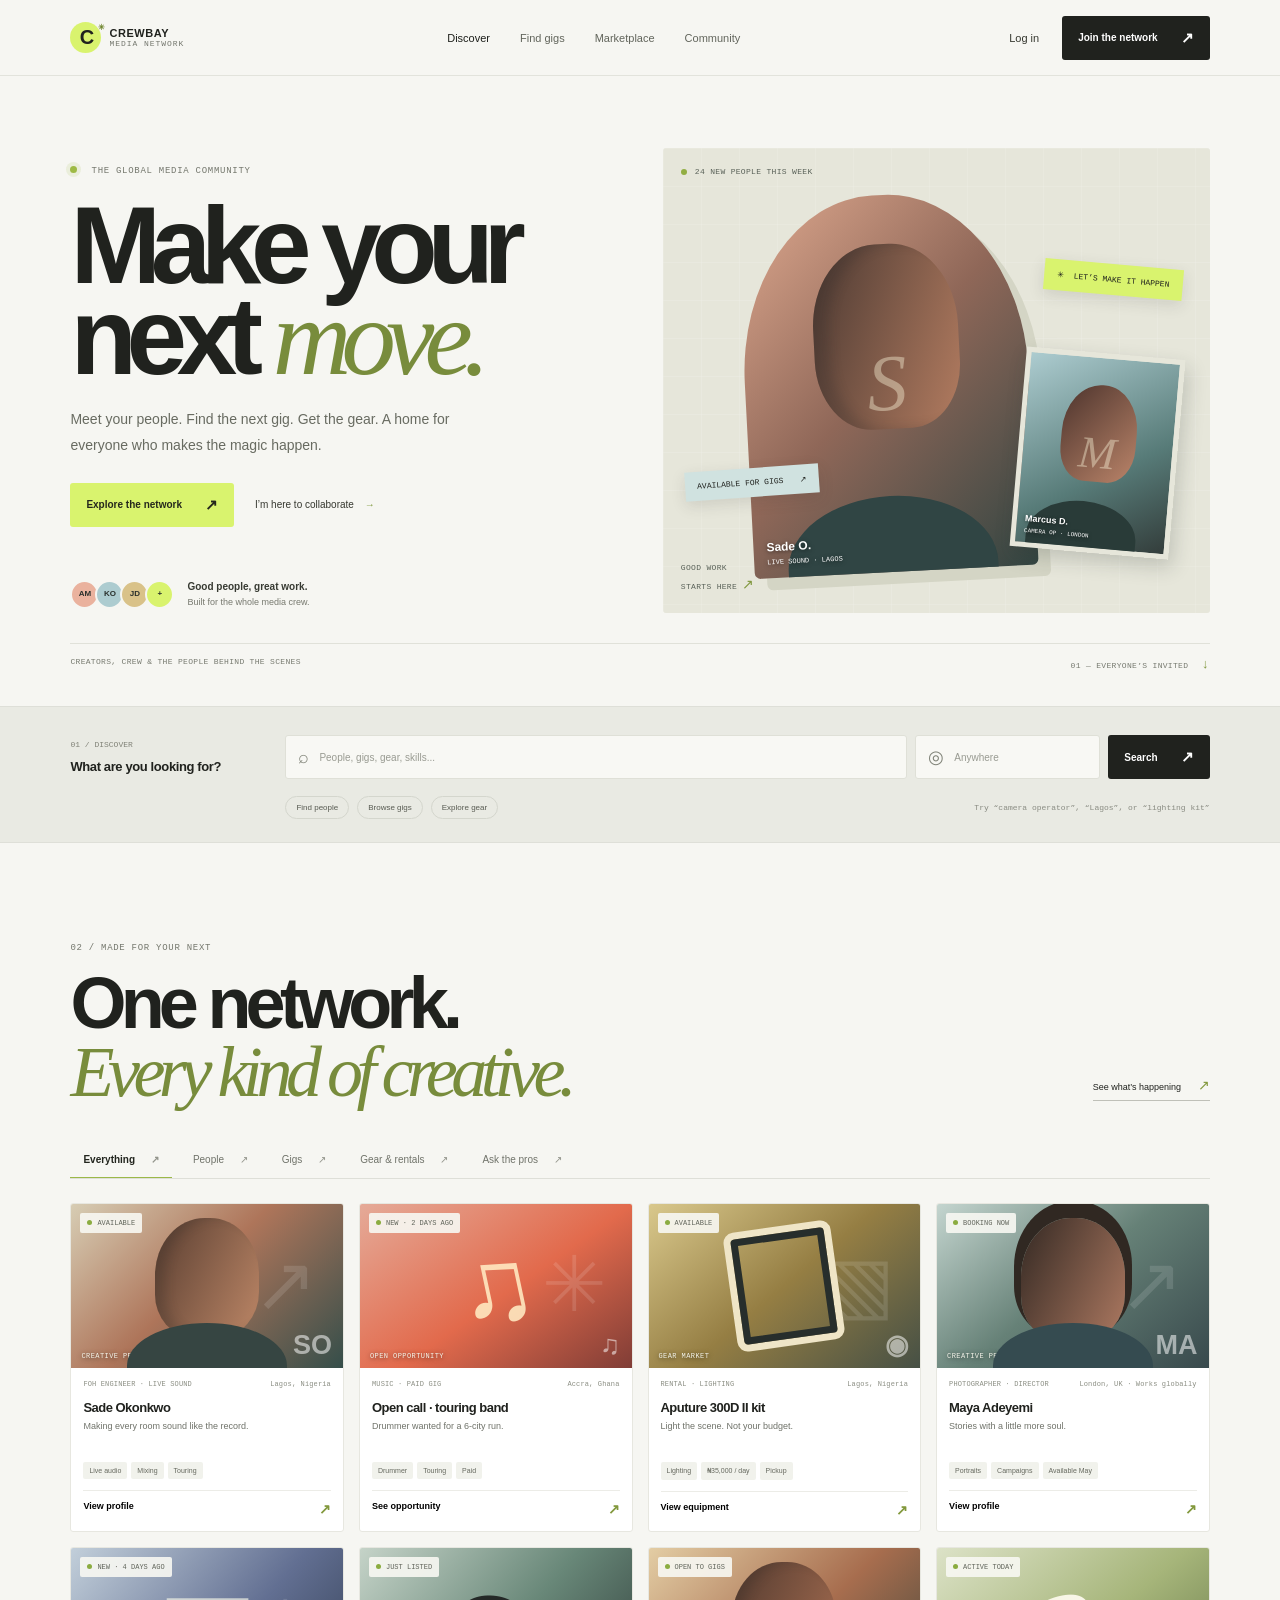
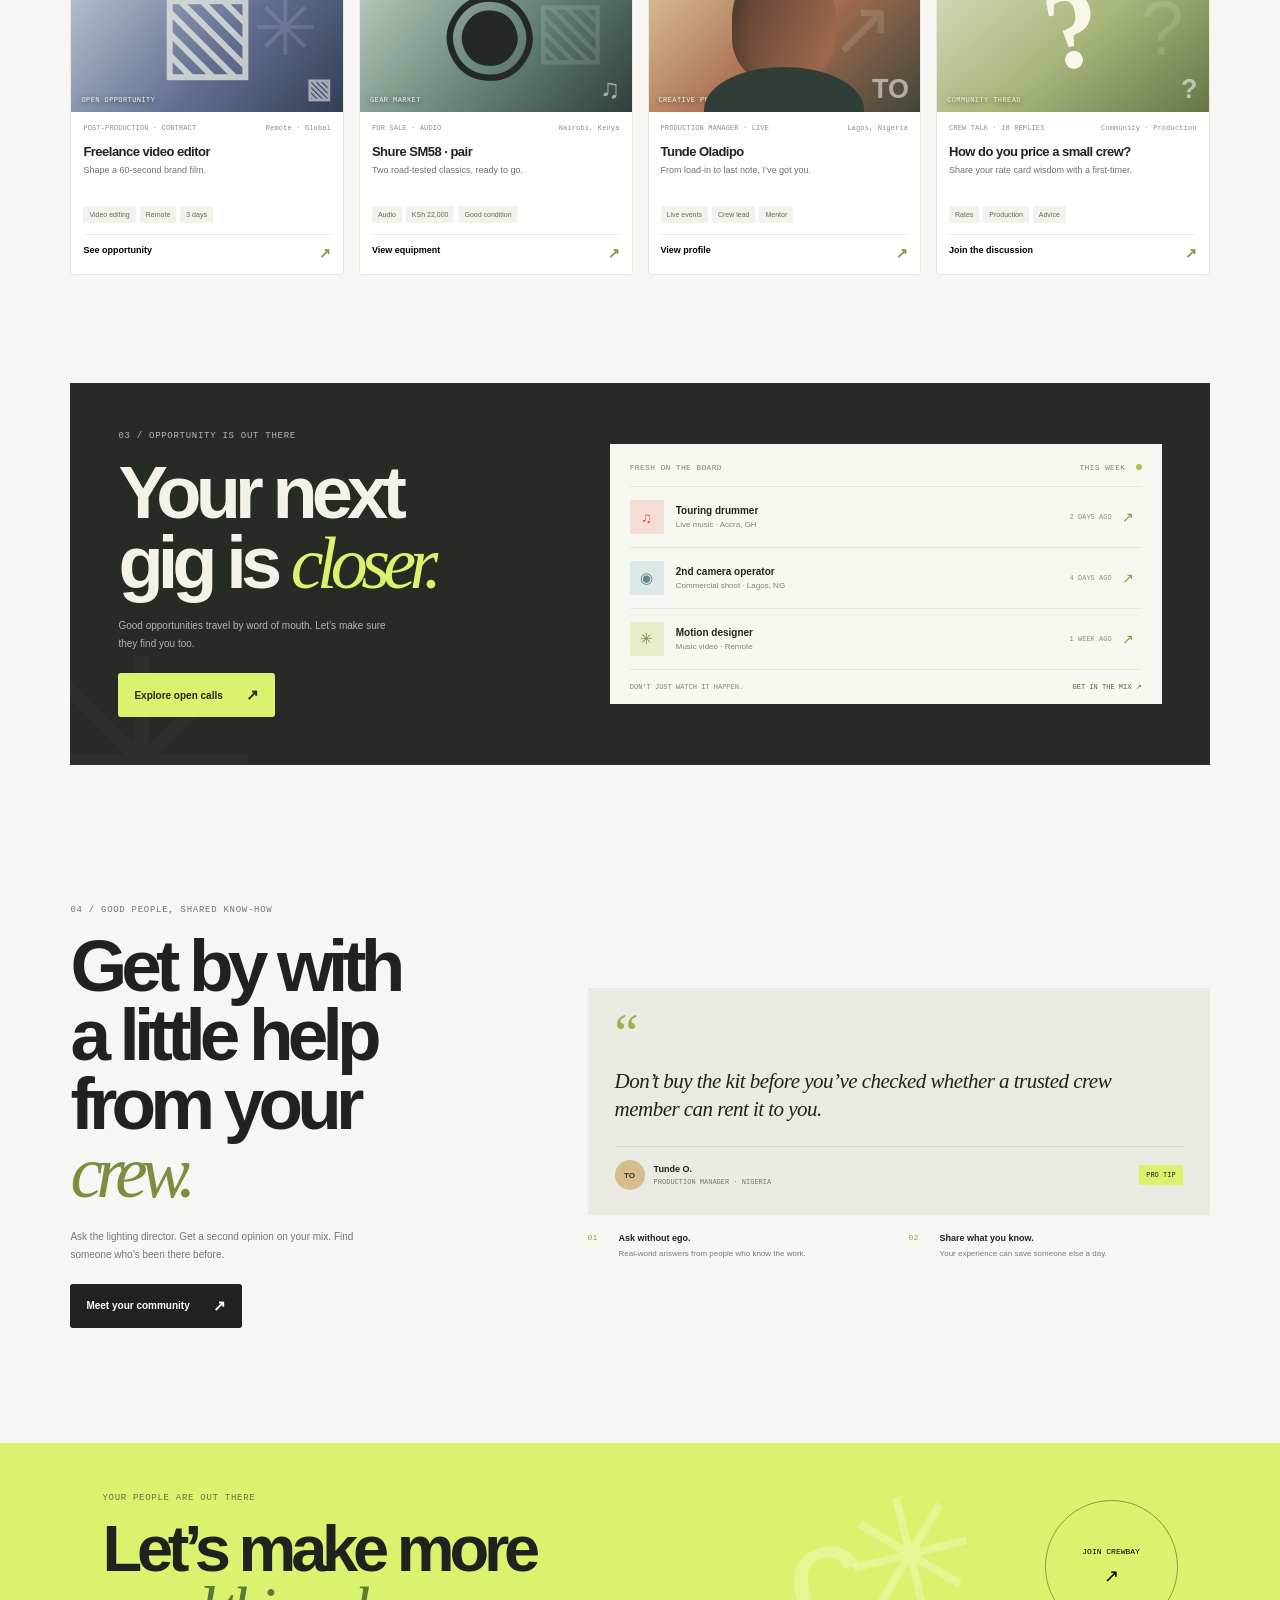
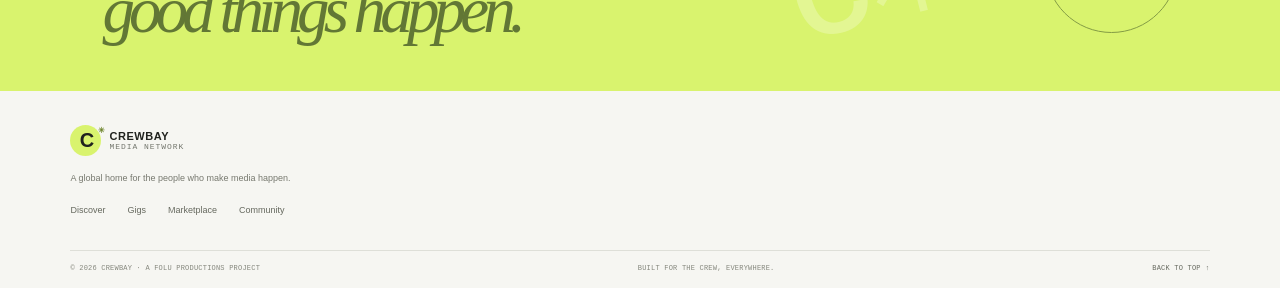
==== index.html @ 90ec0571 "Rebrand media community as CREWBAY Co-authored-by: arena-agent <297053741+arena-agent@users.noreply." ====
<!doctype html>
<html lang="en">
<head>
  <meta charset="utf-8"><meta name="viewport" content="width=device-width, initial-scale=1">
  <meta name="theme-color" content="#f6f6f2"><meta name="description" content="Crewbay is a global network for media professionals to meet collaborators, find gigs, trade equipment and share expertise.">
  <title>Crewbay — Find your people. Make your next.</title>
  <link rel="stylesheet" href="styles.css">
</head>
<body>
  <a class="skip-link" href="#main">Skip to content</a>
  <header class="header"><a href="#home" class="brand" aria-label="Crewbay home"><span class="brand-symbol">C<span>✳</span></span><span class="brand-name">CREWBAY<span>MEDIA NETWORK</span></span></a>
    <nav class="main-nav" aria-label="Main navigation"><a class="current" href="#discover">Discover</a><a href="#opportunities">Find gigs</a><a href="#marketplace">Marketplace</a><a href="#community">Community</a></nav>
    <div class="header-actions"><button class="login-button" data-open="signin">Log in</button><button class="button button-dark join-button" data-open="join">Join the network <span>↗</span></button><button class="mobile-menu" aria-label="Open menu" aria-expanded="false"><span></span><span></span></button></div>
  </header>
  <main id="main">
    <section class="hero" id="home"><div class="hero-layout"><div class="hero-copy"><div class="eyebrow"><span class="live-dot"></span> THE GLOBAL MEDIA COMMUNITY</div><h1>Make your<br>next <em>move.</em></h1><p>Meet your people. Find the next gig. Get the gear. A home for everyone who makes the magic happen.</p><div class="hero-actions"><a class="button button-lime" href="#discover">Explore the network <span>↗</span></a><button class="text-button" data-open="join">I’m here to collaborate <span>→</span></button></div><div class="member-proof"><div class="avatar-stack"><span class="av av-one">AM</span><span class="av av-two">KO</span><span class="av av-three">JD</span><span class="av av-four">+</span></div><span><strong>Good people, great work.</strong><br>Built for the whole media crew.</span></div></div>
      <div class="hero-visual"><div class="visual-grid"></div><div class="visual-note note-top"><span class="note-dot"></span> 24 NEW PEOPLE THIS WEEK</div><div class="hero-portrait portrait-main"><span class="portrait-initial">S</span><div class="portrait-caption"><b>Sade O.</b><small>LIVE SOUND · LAGOS</small></div></div><div class="hero-portrait portrait-small"><span class="portrait-initial">M</span><div class="portrait-caption"><b>Marcus D.</b><small>CAMERA OP · LONDON</small></div></div><div class="floating-tag tag-yellow">✳&nbsp; LET’S MAKE IT HAPPEN</div><div class="floating-tag tag-blue">AVAILABLE FOR GIGS <span>↗</span></div><div class="visual-note note-bottom">GOOD WORK<br>STARTS HERE <span>↗</span></div></div></div>
      <div class="hero-bottom"><span>CREATORS, CREW &amp; THE PEOPLE BEHIND THE SCENES</span><span>01 — EVERYONE’S INVITED <b>↓</b></span></div>
    </section>
    <section class="quick-search" id="discover"><div class="search-label"><span>01 / DISCOVER</span><b>What are you looking for?</b></div><form class="search-form" id="search-form"><label class="search-input"><span>⌕</span><input type="search" id="search" placeholder="People, gigs, gear, skills..." aria-label="Search the network"></label><label class="location-input"><span>◎</span><input id="location" type="text" placeholder="Anywhere" aria-label="Location"></label><button type="submit" class="button button-dark">Search <span>↗</span></button></form><div class="search-shortcuts"><button data-set-filter="people">Find people</button><button data-set-filter="gigs">Browse gigs</button><button data-set-filter="gear">Explore gear</button><span>Try “camera operator”, “Lagos”, or “lighting kit”</span></div></section>
    <section class="discover section-wrap"><div class="section-heading"><div><span class="section-index">02 / MADE FOR YOUR NEXT</span><h2>One network.<br><em>Every kind of creative.</em></h2></div><a class="all-link" href="#opportunities">See what’s happening <span>↗</span></a></div>
      <div class="category-row" id="marketplace" role="group" aria-label="Browse network categories"><button class="category active" aria-pressed="true" data-category="all">Everything <span>↗</span></button><button class="category" aria-pressed="false" data-category="people">People <span>↗</span></button><button class="category" aria-pressed="false" data-category="gigs">Gigs <span>↗</span></button><button class="category" aria-pressed="false" data-category="gear">Gear &amp; rentals <span>↗</span></button><button class="category" aria-pressed="false" data-category="help">Ask the pros <span>↗</span></button></div>
      <div class="listing-grid" id="listing-grid" aria-live="polite"></div><div class="no-results" id="no-results" hidden><span>✳</span><h3>No matches just yet.</h3><p>Try another search or explore all of the network.</p><button class="button button-dark" id="reset-search">Show everything</button></div>
    </section>
    <section class="opportunities section-wrap" id="opportunities"><div class="opportunity-banner"><div class="opportunity-copy"><span class="section-index">03 / OPPORTUNITY IS OUT THERE</span><h2>Your next<br>gig is <em>closer.</em></h2><p>Good opportunities travel by word of mouth. Let’s make sure they find you too.</p><a class="button button-lime" href="#discover" data-set-filter="gigs">Explore open calls <span>↗</span></a></div><div class="gig-board"><div class="board-head"><span>FRESH ON THE BOARD</span><span>THIS WEEK <i></i></span></div><a class="gig-row" href="#discover" data-set-filter="gigs"><span class="gig-icon icon-coral">♫</span><span><b>Touring drummer</b><small>Live music · Accra, GH</small></span><span class="gig-date">2 DAYS AGO</span><span class="gig-arrow">↗</span></a><a class="gig-row" href="#discover" data-set-filter="gigs"><span class="gig-icon icon-blue">◉</span><span><b>2nd camera operator</b><small>Commercial shoot · Lagos, NG</small></span><span class="gig-date">4 DAYS AGO</span><span class="gig-arrow">↗</span></a><a class="gig-row" href="#discover" data-set-filter="gigs"><span class="gig-icon icon-lime">✳</span><span><b>Motion designer</b><small>Music video · Remote</small></span><span class="gig-date">1 WEEK AGO</span><span class="gig-arrow">↗</span></a><div class="board-footer"><span>DON’T JUST WATCH IT HAPPEN.</span><a href="#discover" data-set-filter="gigs">GET IN THE MIX ↗</a></div></div></div></section>
    <section class="community section-wrap" id="community"><div class="community-left"><span class="section-index">04 / GOOD PEOPLE, SHARED KNOW-HOW</span><h2>Get by with<br>a little help<br>from your <em>crew.</em></h2><p>Ask the lighting director. Get a second opinion on your mix. Find someone who’s been there before.</p><button class="button button-dark" data-open="join">Meet your community <span>↗</span></button></div><div class="community-right"><article class="quote-card"><div class="quote-mark">“</div><blockquote>Don’t buy the kit before you’ve checked whether a trusted crew member can rent it to you.</blockquote><div class="quote-person"><span class="avatar quote-avatar">TO</span><span><b>Tunde O.</b><small>PRODUCTION MANAGER · NIGERIA</small></span><span class="pro-badge">PRO TIP</span></div></article><div class="community-perks"><div><span>01</span><b>Ask without ego.</b><small>Real-world answers from people who know the work.</small></div><div><span>02</span><b>Share what you know.</b><small>Your experience can save someone else a day.</small></div></div></div></section>
    <section class="join-band"><div><span class="section-index">YOUR PEOPLE ARE OUT THERE</span><h2>Let’s make more<br><em>good things happen.</em></h2></div><button class="join-round" data-open="join" aria-label="Join Crewbay">JOIN CREWBAY <span>↗</span></button><div class="join-decoration" aria-hidden="true">c✳</div></section>
  </main>
  <footer class="footer"><a href="#home" class="brand"><span class="brand-symbol">C<span>✳</span></span><span class="brand-name">CREWBAY<span>MEDIA NETWORK</span></span></a><p>A global home for the people who make media happen.</p><nav aria-label="Footer navigation"><a href="#discover">Discover</a><a href="#opportunities">Gigs</a><a href="#marketplace">Marketplace</a><a href="#community">Community</a></nav><div class="footer-bottom"><span>© <span id="year"></span> CREWBAY · A FOLU PRODUCTIONS PROJECT</span><span>BUILT FOR THE CREW, EVERYWHERE.</span><a href="#home">BACK TO TOP ↑</a></div></footer>
  <dialog class="modal" id="signup-modal" aria-labelledby="modal-title"><form method="dialog" class="modal-close-form"><button class="modal-close" aria-label="Close dialog">×</button></form><div class="modal-content"><span class="section-index">CREWBAY · YOUR NEXT STARTS HERE</span><h2 id="modal-title">Find your<br><em>people.</em></h2><p class="modal-description">One network for creators, crew, and everyone behind the scenes.</p><form id="signup-form"><label>Your name<input required name="name" placeholder="What should we call you?"></label><label>Email address<input required type="email" name="email" placeholder="you@example.com"></label><label>I’m a…<select required name="role"><option value="" disabled selected>Choose your corner of media</option><option>Musician / performer</option><option>Live production crew</option><option>Audio / AV professional</option><option>Photographer / videographer</option><option>Designer / editor</option><option>Equipment owner / renter</option><option>Producer / looking to hire</option><option>Something else in media</option></select></label><button type="submit" class="button button-dark modal-submit">Request an invite <span>↗</span></button><small class="form-note">Prototype preview — your details stay in this browser session.</small></form><div class="success-message" id="success-message" hidden><span>✳</span><h3>You’re on the list.</h3><p>This is a working prototype. The full community signup will be connected when the platform backend is ready.</p><button class="button button-dark" id="done-button">Sounds good</button></div></div></dialog>
  <script src="script.js" defer></script>
</body></html>
---- styles.css ----
*{box-sizing:border-box}html{scroll-behavior:smooth}body{margin:0;background:#f6f6f2;color:#20221e;font-family:Arial,Helvetica,sans-serif;-webkit-font-smoothing:antialiased}button,input,select{font:inherit}button,a{-webkit-tap-highlight-color:transparent}a{color:inherit}.skip-link{position:absolute;left:16px;top:-50px;background:#d9f36e;padding:10px;z-index:50}.skip-link:focus{top:10px}.header{height:76px;padding:0 5.5%;display:flex;align-items:center;justify-content:space-between;border-bottom:1px solid #e2e3dc;background:#f6f6f2;position:sticky;top:0;z-index:10}.brand{display:flex;align-items:center;gap:8px;text-decoration:none}.brand-symbol{width:31px;height:31px;border-radius:50%;background:#d9f36e;display:grid;place-items:center;font-weight:800;font-size:20px;letter-spacing:-.1em;position:relative}.brand-symbol span{font-size:8px;color:#6e852d;position:absolute;right:-2px;top:1px}.brand-name{font-size:11px;font-weight:800;letter-spacing:.05em;line-height:1.15}.brand-name span{display:block;font:8px 'Courier New',monospace;letter-spacing:.12em;color:#73766d}.main-nav{display:flex;align-items:center;gap:30px}.main-nav a{text-decoration:none;color:#62655c;font-size:11px;transition:color .2s}.main-nav a:hover,.main-nav a.current{color:#1e201c}.header-actions{display:flex;align-items:center;gap:17px}.login-button,.text-button{border:0;background:transparent;color:#363830;font-size:11px;cursor:pointer}.button{border:0;border-radius:3px;padding:13px 16px;display:inline-flex;align-items:center;gap:23px;text-decoration:none;font-size:10px;font-weight:700;cursor:pointer;transition:transform .2s,background .2s}.button:hover{transform:translateY(-2px)}.button-dark{background:#20221e;color:#fff}.button-dark:hover{background:#373a32}.button-lime{background:#d9f36e;color:#24271c}.button-lime:hover{background:#c7e35b}.button span{font-size:15px}.mobile-menu{display:none;border:0;background:none;padding:8px}.mobile-menu span{width:22px;height:1px;background:#20221e;display:block;margin:5px}
.hero{max-width:1440px;margin:auto;padding:42px 5.5% 21px;min-height:630px}.hero-layout{display:grid;grid-template-columns:1fr 1fr;gap:4%;min-height:525px;align-items:center}.hero-copy{padding:34px 0 20px}.eyebrow,.section-index{font:9px 'Courier New',monospace;letter-spacing:.08em;color:#74776d}.live-dot{display:inline-block;width:7px;height:7px;border-radius:50%;background:#9eba45;margin-right:8px;box-shadow:0 0 0 4px #9eba4522}.hero h1{font-size:clamp(70px,8.5vw,116px);letter-spacing:-.095em;line-height:.84;margin:24px 0 24px;font-weight:700}.hero h1 em,.section-heading h2 em,.opportunity-copy h2 em,.community h2 em,.join-band h2 em,.modal h2 em{font-family:Georgia,serif;font-weight:400;letter-spacing:-.09em}.hero h1 em{color:#788c3c}.hero-copy>p{font-size:14px;color:#686b61;line-height:1.8;max-width:420px;margin:0}.hero-actions{display:flex;align-items:center;gap:21px;margin-top:25px}.text-button{padding:8px 0;font-size:10px}.text-button span{color:#819a40;margin-left:8px}.member-proof{display:flex;align-items:center;gap:13px;margin-top:52px;font-size:9px;line-height:1.6;color:#77796f}.member-proof strong{color:#373a32;font-size:10px}.avatar-stack{display:flex;padding-left:4px}.av,.avatar{width:29px;height:29px;border-radius:50%;display:grid;place-items:center;border:2px solid #f6f6f2;font-size:8px;font-weight:700;color:#2a302c;margin-left:-4px}.av-one{background:#eab29e}.av-two{background:#adccd0}.av-three{background:#d9c289}.av-four{background:#d9f36e}
.hero-visual{height:465px;position:relative;overflow:hidden;background:#e6e6da;border-radius:3px}.visual-grid{position:absolute;inset:0;background-image:linear-gradient(#ffffff38 1px,transparent 1px),linear-gradient(90deg,#ffffff38 1px,transparent 1px);background-size:38px 38px;opacity:.55}.hero-portrait{position:absolute;overflow:hidden;display:flex;align-items:center;justify-content:center}.portrait-main{left:15%;top:10%;width:52%;height:81%;background:linear-gradient(135deg,#dfa98f,#8f6758 48%,#334542);border-radius:48% 48% 6px 6px;transform:rotate(-3deg);box-shadow:12px 12px 0 #d4d5c5}.portrait-main:before{content:'';position:absolute;width:145px;height:185px;background:linear-gradient(110deg,#4b3932,#b37c60);border-radius:45% 45% 35% 38%;top:13%;left:25%;box-shadow:inset 15px 0 12px #2a28273a}.portrait-main:after{content:'';position:absolute;width:210px;height:140px;background:#304544;border-radius:50% 50% 0 0;bottom:-17%;left:12%}.portrait-initial{position:absolute;z-index:1;font:italic 80px Georgia;color:#fff6d0;opacity:.4;mix-blend-mode:screen}.portrait-caption{position:absolute;z-index:2;bottom:12px;left:13px;color:white;text-shadow:0 1px 4px #0008}.portrait-caption b,.portrait-caption small{display:block}.portrait-caption b{font-size:12px}.portrait-caption small{font:7px 'Courier New',monospace;margin-top:4px}.portrait-small{right:6%;bottom:13%;width:29%;height:43%;background:linear-gradient(150deg,#adccd0,#577b78 60%,#333d3b);border:5px solid #e6e6da;box-shadow:4px 8px 20px #27342d33;transform:rotate(5deg)}.portrait-small:before{content:'';position:absolute;width:75px;height:97px;background:linear-gradient(130deg,#4d342d,#ba8469);border-radius:50% 47% 36% 34%;top:14%;left:25%}.portrait-small:after{content:'';position:absolute;width:110px;height:74px;background:#293b38;border-radius:55% 55% 0 0;bottom:-15%;left:7%}.portrait-small .portrait-initial{font-size:45px}.portrait-small .portrait-caption{left:8px;bottom:8px}.portrait-small .portrait-caption b{font-size:9px}.portrait-small .portrait-caption small{font-size:6px}.visual-note{position:absolute;font:8px/1.65 'Courier New',monospace;letter-spacing:.04em;color:#596158}.note-top{top:17px;left:18px;display:flex;align-items:center;gap:8px}.note-dot{width:6px;height:6px;border-radius:50%;background:#92ae42}.note-bottom{bottom:16px;left:18px}.note-bottom span{color:#81983e;font-size:14px}.floating-tag{position:absolute;z-index:3;font:8px 'Courier New',monospace;box-shadow:0 5px 15px #3332}.tag-yellow{top:25%;right:5%;background:#d9f36e;padding:11px 13px;transform:rotate(5deg)}.tag-blue{bottom:25%;left:4%;background:#d0e2e0;padding:10px 12px;transform:rotate(-4deg)}.tag-blue span{margin-left:12px}.hero-bottom{border-top:1px solid #e0e1d9;padding-top:13px;display:flex;justify-content:space-between;font:8px 'Courier New',monospace;letter-spacing:.04em;color:#777a70}.hero-bottom b{font-size:13px;color:#839943;margin-left:8px}
.quick-search{background:#e9eae3;border-block:1px solid #dedfd8;padding:28px 5.5% 23px;display:grid;grid-template-columns:190px 1fr;gap:17px 25px;align-items:center}.search-label span{font:8px 'Courier New',monospace;color:#808277;display:block;margin-bottom:8px}.search-label b{font-size:13px;letter-spacing:-.03em}.search-form{display:flex;gap:8px}.search-input,.location-input{display:flex;align-items:center;background:#f8f8f4;border:1px solid #dfe0d7;border-radius:3px;padding:0 12px;gap:8px;min-width:0}.search-input{flex:1}.location-input{width:185px}.search-input>span,.location-input>span{font-size:18px;color:#818479}.search-input input,.location-input input{border:0;background:transparent;outline:0;width:100%;font-size:10px;height:42px;color:#222}.search-input input::placeholder,.location-input input::placeholder{color:#999b92}.search-shortcuts{grid-column:2;display:flex;align-items:center;gap:8px}.search-shortcuts button{border:1px solid #d4d6cd;background:transparent;border-radius:20px;padding:6px 10px;color:#585b52;font-size:8px;cursor:pointer}.search-shortcuts button:hover{background:#d9f36e;border-color:#d9f36e}.search-shortcuts>span{font:8px 'Courier New',monospace;color:#898b82;margin-left:auto}
.section-wrap{width:min(1280px,calc(100% - 11%));margin-inline:auto}.discover{padding-top:100px;padding-bottom:108px}.section-heading{display:flex;align-items:flex-end;justify-content:space-between;margin-bottom:37px}.section-heading .section-index,.opportunity-copy .section-index,.community .section-index{display:block;margin-bottom:17px}.section-heading h2,.opportunity-copy h2,.community h2,.join-band h2{font-size:clamp(42px,5.8vw,72px);line-height:.94;letter-spacing:-.08em;margin:0}.section-heading h2 em{color:#788c3c}.section-heading>p{font-size:10px;color:#74766e;line-height:1.7}.all-link{font-size:9px;text-decoration:none;border-bottom:1px solid #bfc0b8;padding-bottom:7px;margin-bottom:5px}.all-link span{color:#82983c;margin-left:14px;font-size:14px}.category-row{display:flex;gap:8px;border-bottom:1px solid #dedfd8;margin-bottom:24px;overflow-x:auto}.category{border:0;background:transparent;color:#70736a;font-size:10px;padding:11px 13px 13px;cursor:pointer;white-space:nowrap;position:relative}.category span{margin-left:13px;color:#92948b}.category.active{color:#22251e;font-weight:700}.category.active:after{content:'';height:2px;position:absolute;bottom:-1px;left:0;right:0;background:#9bb848}.listing-grid{display:grid;grid-template-columns:repeat(4,minmax(0,1fr));gap:15px}.listing-card{background:#fff;border:1px solid #e7e7e0;border-radius:3px;overflow:hidden;transition:transform .2s,box-shadow .2s}.listing-card:hover{transform:translateY(-3px);box-shadow:0 12px 25px #252c1d10}.listing-art{height:164px;position:relative;overflow:hidden;display:grid;place-items:center}.person-sade{background:linear-gradient(135deg,#d7cdb4,#ae755a 46%,#354e4a)}.person-maya{background:linear-gradient(140deg,#c4d5cf,#668177 48%,#38494c)}.person-tunde{background:linear-gradient(135deg,#e3cda4,#a76d4e 54%,#40463b)}.person-sade:before,.person-maya:before,.person-tunde:before{content:'';position:absolute;width:104px;height:119px;top:14px;border-radius:48% 47% 38% 36%;background:linear-gradient(115deg,#593e31,#bc8666);box-shadow:inset 10px 0 11px #2d272239}.person-sade:after,.person-maya:after,.person-tunde:after{content:'';position:absolute;width:160px;height:85px;bottom:-40px;border-radius:50% 50% 0 0;background:#364542}.person-maya:before{height:122px;background:linear-gradient(115deg,#342923,#ad7961);box-shadow:0 -10px 0 7px #302822}.person-maya:after{background:#354b50}.person-tunde:before{background:linear-gradient(115deg,#533b30,#a86e51)}.person-tunde:after{background:#313e37}.listing-status{position:absolute;left:9px;top:9px;background:#f8f8f2e8;border-radius:2px;padding:6px 7px;font:7px 'Courier New',monospace;color:#60645a}.listing-status i{display:inline-block;width:5px;height:5px;border-radius:50%;background:#8bac40;margin:0 5px 0 0}.listing-art-label{position:absolute;bottom:8px;left:10px;color:#f3f3e9;font:7px 'Courier New',monospace;letter-spacing:.06em;text-shadow:0 1px 5px #0009}.listing-monogram{position:absolute;right:11px;bottom:7px;color:#fff8;font:bold 27px Arial}.art-symbol{font-size:77px;color:#ffffff20;position:absolute;right:25px;top:36px}.gig-tour{background:linear-gradient(145deg,#e5aa98,#e26a4c 54%,#803d36)}.gig-tour:after{content:'♫';position:absolute;font-size:105px;color:#ffe8c0;opacity:.9;transform:rotate(-12deg)}.gig-edit{background:linear-gradient(130deg,#c2cfda,#626f92 58%,#333f54)}.gig-edit:after{content:'▧';position:absolute;font-size:107px;color:#edf0e4;opacity:.72}.gear-light{background:linear-gradient(140deg,#d9c88c,#957e43 50%,#465045)}.gear-light:after{content:'';position:absolute;width:80px;height:92px;border:7px solid #272e2c;border-radius:4px;box-shadow:0 0 0 7px #efe5c7;transform:rotate(-8deg)}.gear-mic{background:linear-gradient(130deg,#c5d3c8,#688778 54%,#303f3b)}.gear-mic:after{content:'◉';position:absolute;font-size:112px;color:#242927;transform:rotate(35deg)}.help-card{background:linear-gradient(140deg,#dce2c7,#a6b57a 54%,#657747)}.help-card:after{content:'?';font:bold 110px Georgia;color:#f8f6e7;transform:rotate(-10deg)}.listing-body{padding:12px 12px 13px}.listing-kicker{display:flex;justify-content:space-between;gap:4px;font:7px 'Courier New',monospace;color:#8b8e83;letter-spacing:.02em}.listing-kicker span:last-child{text-align:right}.listing-body h3{font-size:13px;letter-spacing:-.04em;margin:12px 0 5px}.listing-body>p{min-height:31px;margin:0;font-size:9px;color:#6f7269;line-height:1.5}.listing-tags{display:flex;gap:4px;flex-wrap:wrap;margin:11px 0}.listing-tags span{background:#f1f2ec;border-radius:2px;padding:5px 6px;font-size:7px;color:#66695f}.listing-action{border:0;border-top:1px solid #ecece7;background:transparent;width:100%;padding:10px 0 0;text-align:left;font-size:9px;font-weight:700;cursor:pointer;display:flex;justify-content:space-between}.listing-action span{color:#82983c;font-size:14px}.no-results{text-align:center;padding:60px 15px}.no-results>span{font-size:36px;color:#8da83c}.no-results h3{font-size:20px}.no-results p{color:#777;font-size:12px;margin-bottom:22px}
.opportunities{padding-bottom:110px}.opportunity-banner{background:#272b25;color:#f2f2e9;padding:48px;display:grid;grid-template-columns:.85fr 1.15fr;gap:8%;align-items:center;position:relative;overflow:hidden}.opportunity-banner:before{content:'✳';position:absolute;font-size:290px;color:#ffffff06;left:-50px;bottom:-170px}.opportunity-copy{position:relative;z-index:1}.opportunity-copy .section-index{color:#b6baaa}.opportunity-copy h2{font-size:clamp(48px,6vw,74px)}.opportunity-copy h2 em{color:#d9f36e}.opportunity-copy>p{font-size:10px;line-height:1.8;color:#b4b7ac;max-width:275px;margin:19px 0 20px}.gig-board{background:#f7f7f2;color:#24261f;padding:19px 20px 0;position:relative;z-index:1}.board-head{display:flex;justify-content:space-between;padding-bottom:14px;font:8px 'Courier New',monospace;color:#81847a;letter-spacing:.04em}.board-head i{display:inline-block;width:6px;height:6px;background:#a5c74d;border-radius:50%;margin-left:5px}.gig-row{display:grid;grid-template-columns:36px 1fr auto 20px;align-items:center;gap:10px;padding:13px 0;border-top:1px solid #e5e6df;text-decoration:none}.gig-icon{width:34px;height:34px;display:grid;place-items:center;border-radius:2px;font-size:15px}.icon-coral{background:#f3ddd5;color:#bd674f}.icon-blue{background:#dce7e8;color:#63878a}.icon-lime{background:#e5edc9;color:#748b3b}.gig-row b,.gig-row small{display:block}.gig-row b{font-size:10px;margin-bottom:4px}.gig-row small{font-size:8px;color:#81847a}.gig-date{font:7px 'Courier New',monospace;color:#8e9187}.gig-arrow{font-size:14px;color:#879e42}.board-footer{display:flex;justify-content:space-between;border-top:1px solid #e5e6df;padding:13px 0;font:7px 'Courier New',monospace;color:#85877d}.board-footer a{text-decoration:none;color:#586a32}
.community{padding-top:30px;padding-bottom:115px;display:grid;grid-template-columns:.8fr 1.2fr;gap:9%;align-items:center}.community h2{font-size:clamp(47px,6vw,73px)}.community h2 em{color:#798e3e}.community-left>p{font-size:10px;color:#77796f;line-height:1.8;max-width:320px;margin:20px 0}.community-right{padding-top:15px}.quote-card{background:#e9ebe2;padding:25px 27px}.quote-mark{font:54px Georgia;color:#9bb34f;line-height:.8}.quote-card blockquote{font:italic 21px/1.3 Georgia,serif;letter-spacing:-.025em;margin:12px 0 23px;max-width:500px}.quote-person{display:flex;align-items:center;gap:9px;border-top:1px solid #d5d8cd;padding-top:13px}.quote-avatar{margin:0;background:#d7bd8d;color:#34372f;border:0;width:30px;height:30px}.quote-person b,.quote-person small{display:block}.quote-person b{font-size:9px}.quote-person small{font:7px 'Courier New',monospace;color:#77796f;margin-top:4px}.pro-badge{margin-left:auto;font:7px 'Courier New',monospace;background:#d9f36e;padding:6px 7px}.community-perks{display:grid;grid-template-columns:1fr 1fr;gap:20px;margin-top:18px}.community-perks div{display:grid;grid-template-columns:26px 1fr;gap:5px}.community-perks span{font:8px 'Courier New',monospace;color:#8a9e50;grid-row:span 2}.community-perks b{font-size:9px}.community-perks small{font-size:8px;color:#7a7c73;line-height:1.5}
.join-band{padding:50px 8%;background:#d9f36e;display:flex;align-items:center;justify-content:space-between;position:relative;overflow:hidden}.join-band .section-index{display:block;margin-bottom:15px;color:#64733a}.join-band h2{font-size:clamp(42px,5.3vw,65px)}.join-band h2 em{color:#627735}.join-round{position:relative;z-index:1;border:1px solid #849c45;background:transparent;border-radius:50%;width:133px;height:133px;font:8px 'Courier New',monospace;cursor:pointer;transition:.2s}.join-round span{display:block;font-size:18px;margin-top:9px}.join-round:hover{background:#20221e;color:white;transform:rotate(-8deg)}.join-decoration{position:absolute;right:25%;font-size:160px;letter-spacing:-.12em;color:#ffffff42;transform:rotate(-14deg)}
.footer{padding:34px 5.5% 16px;background:#f6f6f2}.footer>p{font-size:9px;color:#77796f;margin:17px 0}.footer nav{display:flex;gap:22px;margin:22px 0 35px}.footer nav a{font-size:9px;text-decoration:none;color:#65685e}.footer nav a:hover{color:#718836}.footer-bottom{display:flex;justify-content:space-between;border-top:1px solid #dedfd8;padding-top:13px;font:7px 'Courier New',monospace;letter-spacing:.03em;color:#85877d}.footer-bottom a{text-decoration:none;color:#66695f}
.modal{border:0;padding:0;width:min(490px,calc(100% - 30px));background:#f7f7f2;color:#22241f;box-shadow:0 20px 90px #151a1644;max-height:calc(100% - 30px)}.modal::backdrop{background:#151a16a8;backdrop-filter:blur(3px)}.modal-close-form{position:absolute;right:13px;top:13px;z-index:1}.modal-close{border:0;background:#e8e9e1;border-radius:50%;width:31px;height:31px;font-size:20px;cursor:pointer}.modal-content{padding:38px}.modal-content>.section-index{font-size:8px}.modal h2{font-size:56px;letter-spacing:-.085em;line-height:.9;margin:22px 0 10px}.modal h2 em{color:#7e943e}.modal-description{font-size:10px;color:#73766d;line-height:1.6;margin:0 0 24px}.modal-content label{display:block;font-size:9px;font-weight:700;margin-bottom:13px}.modal-content input,.modal-content select{display:block;margin-top:7px;width:100%;height:40px;background:#fff;border:1px solid #dfe0d8;border-radius:2px;padding:0 10px;font-size:10px;color:#262821;outline-color:#9bb848}.modal-submit{width:100%;justify-content:space-between;margin-top:5px}.form-note{display:block;font-size:8px;color:#888a81;text-align:center;margin-top:12px}.success-message{text-align:center;padding:14px 0 0}.success-message>span{font-size:35px;color:#8da743}.success-message h3{font-size:23px;margin:11px 0}.success-message p{font-size:10px;color:#77796f;line-height:1.7;margin-bottom:20px}.success-message .button{margin:auto}
@media(max-width:980px){.header{padding:0 3.5%}.main-nav{gap:18px}.header-actions{gap:11px}.hero{padding-inline:4%}.hero h1{font-size:clamp(69px,9vw,95px)}.hero-visual{height:405px}.section-wrap{width:calc(100% - 8%)}.quick-search{padding-inline:4%;grid-template-columns:160px 1fr}.listing-grid{grid-template-columns:repeat(2,minmax(0,1fr))}.listing-art{height:190px}.opportunity-banner{padding:37px;gap:5%}.community{gap:5%}}
@media(max-width:650px){.header{height:65px;padding:0 18px}.brand-symbol{width:28px;height:28px}.brand-name{font-size:10px}.main-nav{display:none;position:absolute;left:0;right:0;top:64px;background:#f6f6f2;padding:18px;box-shadow:0 14px 20px #2221;flex-direction:column;align-items:stretch;gap:0}.main-nav.nav-open{display:flex}.main-nav a{padding:13px 3px;border-bottom:1px solid #e4e5dd;font-size:13px}.header-actions{margin-left:auto;margin-right:8px}.login-button{font-size:10px}.join-button{font-size:9px;padding:10px 11px;gap:8px}.mobile-menu{display:block}.hero{padding:25px 19px 17px;min-height:0}.hero-layout{display:flex;flex-direction:column;align-items:stretch;gap:26px;min-height:0}.hero-copy{padding:17px 0 0}.eyebrow{font-size:8px}.hero h1{font-size:clamp(68px,15vw,94px);margin:21px 0 18px}.hero-copy>p{font-size:12px;max-width:340px}.hero-actions{gap:13px;margin-top:19px}.hero-actions .button{font-size:9px;padding:12px}.text-button{font-size:9px}.member-proof{margin-top:22px}.hero-visual{height:320px}.portrait-main{left:19%;width:50%;height:81%}.portrait-main:before{transform:scale(.84);transform-origin:top center}.portrait-small{width:31%;height:43%}.tag-yellow{right:3%;font-size:7px}.tag-blue{left:3%;font-size:7px}.hero-bottom{font-size:7px;margin-top:16px}.hero-bottom span:first-child{max-width:60%}.quick-search{padding:24px 19px;display:block}.search-label{margin-bottom:12px}.search-label b{font-size:12px}.search-form{display:grid;grid-template-columns:1fr 105px;gap:7px}.search-input{grid-column:1/-1}.search-input input,.location-input input{height:40px}.location-input{width:auto}.search-form>.button{justify-content:center}.search-shortcuts{margin-top:11px;overflow:auto}.search-shortcuts>span{display:none}.search-shortcuts button{white-space:nowrap}.section-wrap{width:calc(100% - 38px)}.discover{padding-top:70px;padding-bottom:76px}.section-heading{display:block;margin-bottom:23px}.section-heading h2,.opportunity-copy h2,.community h2{font-size:49px}.section-heading>p{font-size:9px;margin:14px 0}.all-link{display:inline-block;font-size:8px}.category-row{gap:2px;margin-right:-19px}.category{padding:10px 9px 12px;font-size:9px}.category span{margin-left:6px}.listing-grid{grid-template-columns:1fr 1fr;gap:9px}.listing-art{height:130px}.listing-body{padding:9px}.listing-kicker{font-size:6px;flex-direction:column;gap:3px}.listing-kicker span:last-child{text-align:left}.listing-body h3{font-size:11px;margin:10px 0 4px}.listing-body>p{font-size:8px;min-height:35px}.listing-tags{gap:3px;margin:8px 0}.listing-tags span{font-size:6px;padding:4px}.listing-status{top:6px;left:6px;font-size:6px;padding:5px}.listing-art-label{font-size:6px;left:7px}.listing-monogram{font-size:20px;right:7px}.listing-action{font-size:8px;padding-top:8px}.opportunities{padding-bottom:75px}.opportunity-banner{padding:28px 18px;display:block}.opportunity-copy>p{font-size:9px;margin:14px 0}.opportunity-copy .button{font-size:9px;padding:11px}.gig-board{padding:14px 11px 0;margin-top:25px}.board-head{font-size:7px}.gig-row{grid-template-columns:30px 1fr auto 14px;gap:6px;padding:11px 0}.gig-icon{width:28px;height:28px}.gig-row b{font-size:8px}.gig-row small{font-size:7px}.gig-date{font-size:6px}.board-footer{font-size:6px}.community{padding-top:12px;padding-bottom:75px;display:block}.community h2{font-size:50px}.community-left>p{font-size:9px}.community .button{font-size:9px;padding:11px}.community-right{padding-top:25px}.quote-card{padding:19px}.quote-card blockquote{font-size:18px}.community-perks{gap:10px}.community-perks b{font-size:8px}.community-perks small{font-size:7px}.join-band{padding:35px 19px;gap:15px}.join-band h2{font-size:39px}.join-band .section-index{font-size:7px}.join-round{width:86px;height:86px;flex-shrink:0;font-size:6px}.join-round span{font-size:14px}.join-decoration{font-size:90px;right:25%}.footer{padding:27px 19px 14px}.footer>p{font-size:8px}.footer nav{gap:13px;flex-wrap:wrap;margin:18px 0 27px}.footer nav a{font-size:8px}.footer-bottom{display:grid;grid-template-columns:1fr 1fr;gap:10px;font-size:6px}.footer-bottom span:nth-child(2),.footer-bottom a{text-align:right}.modal-content{padding:30px 22px}.modal h2{font-size:49px}}
@media(prefers-reduced-motion:reduce){*,*::before,*::after{scroll-behavior:auto!important;transition-duration:.01ms!important;animation-duration:.01ms!important;animation-iteration-count:1!important}}
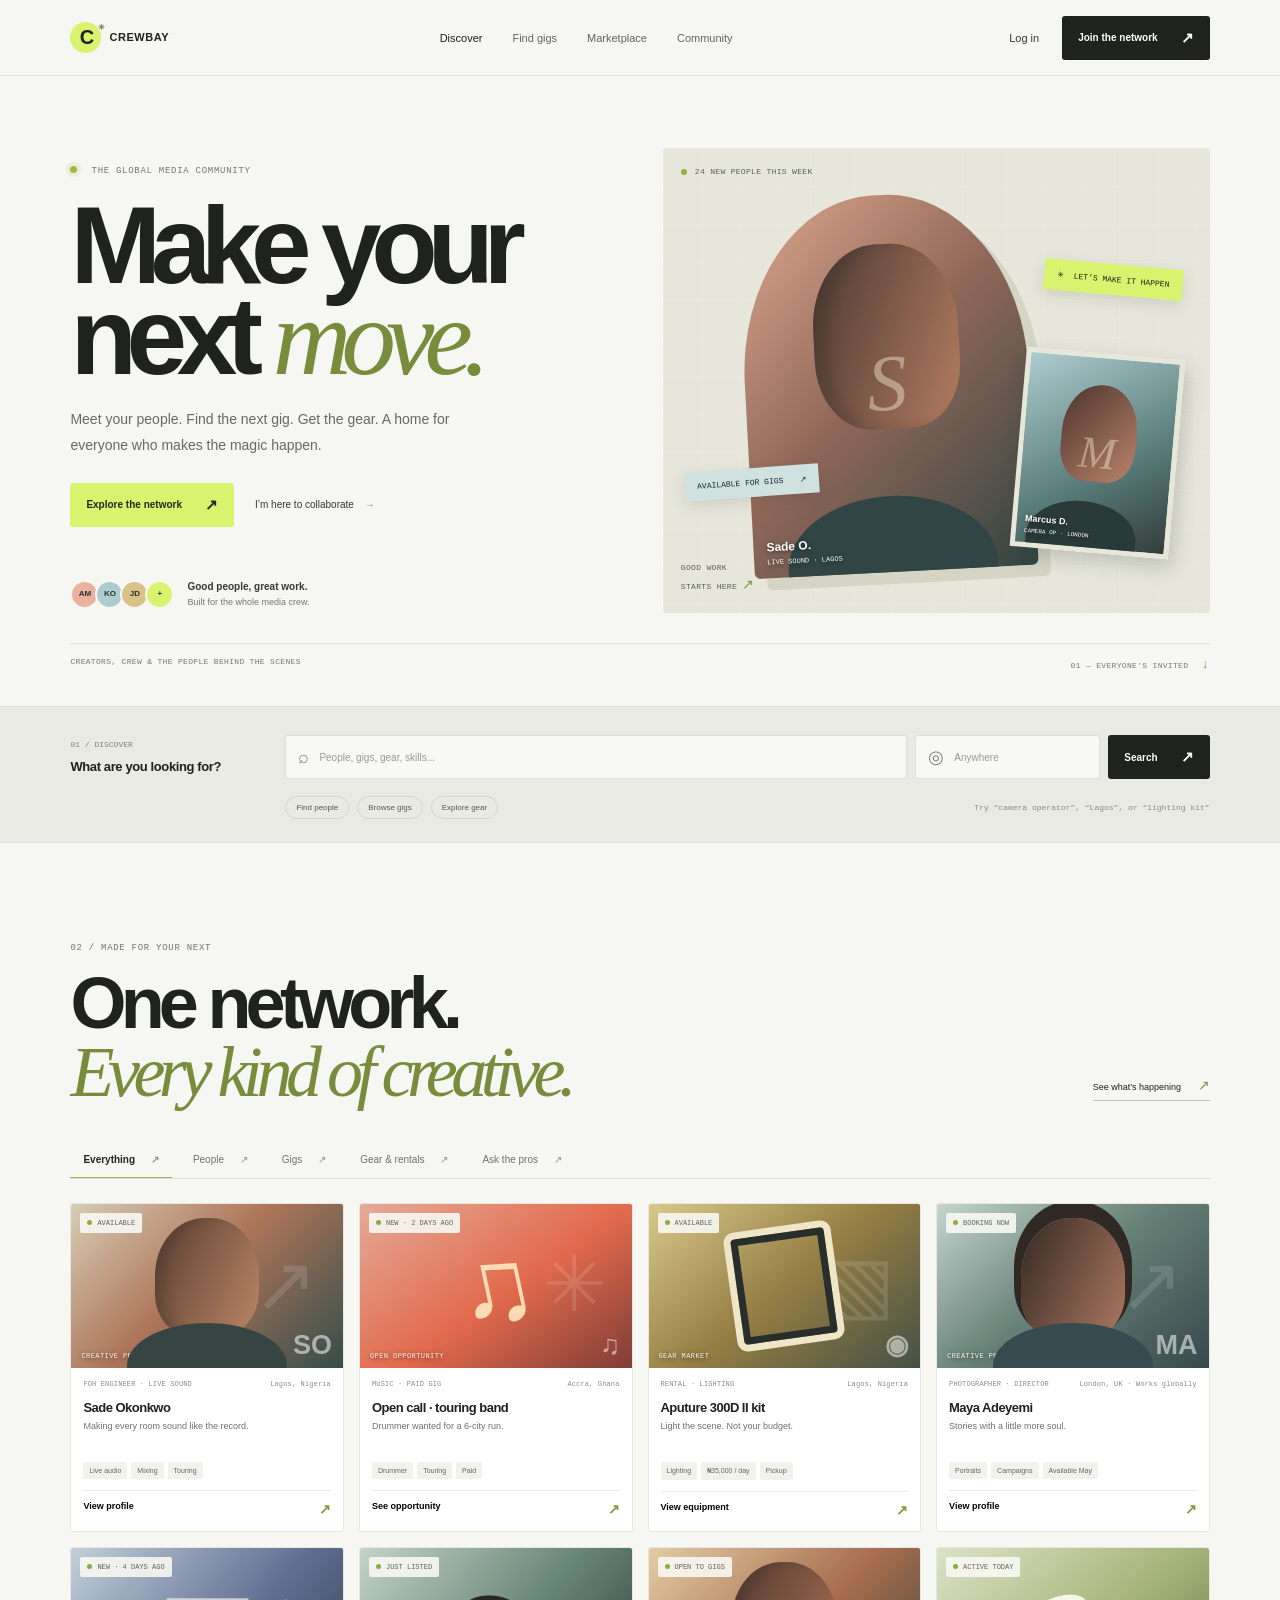
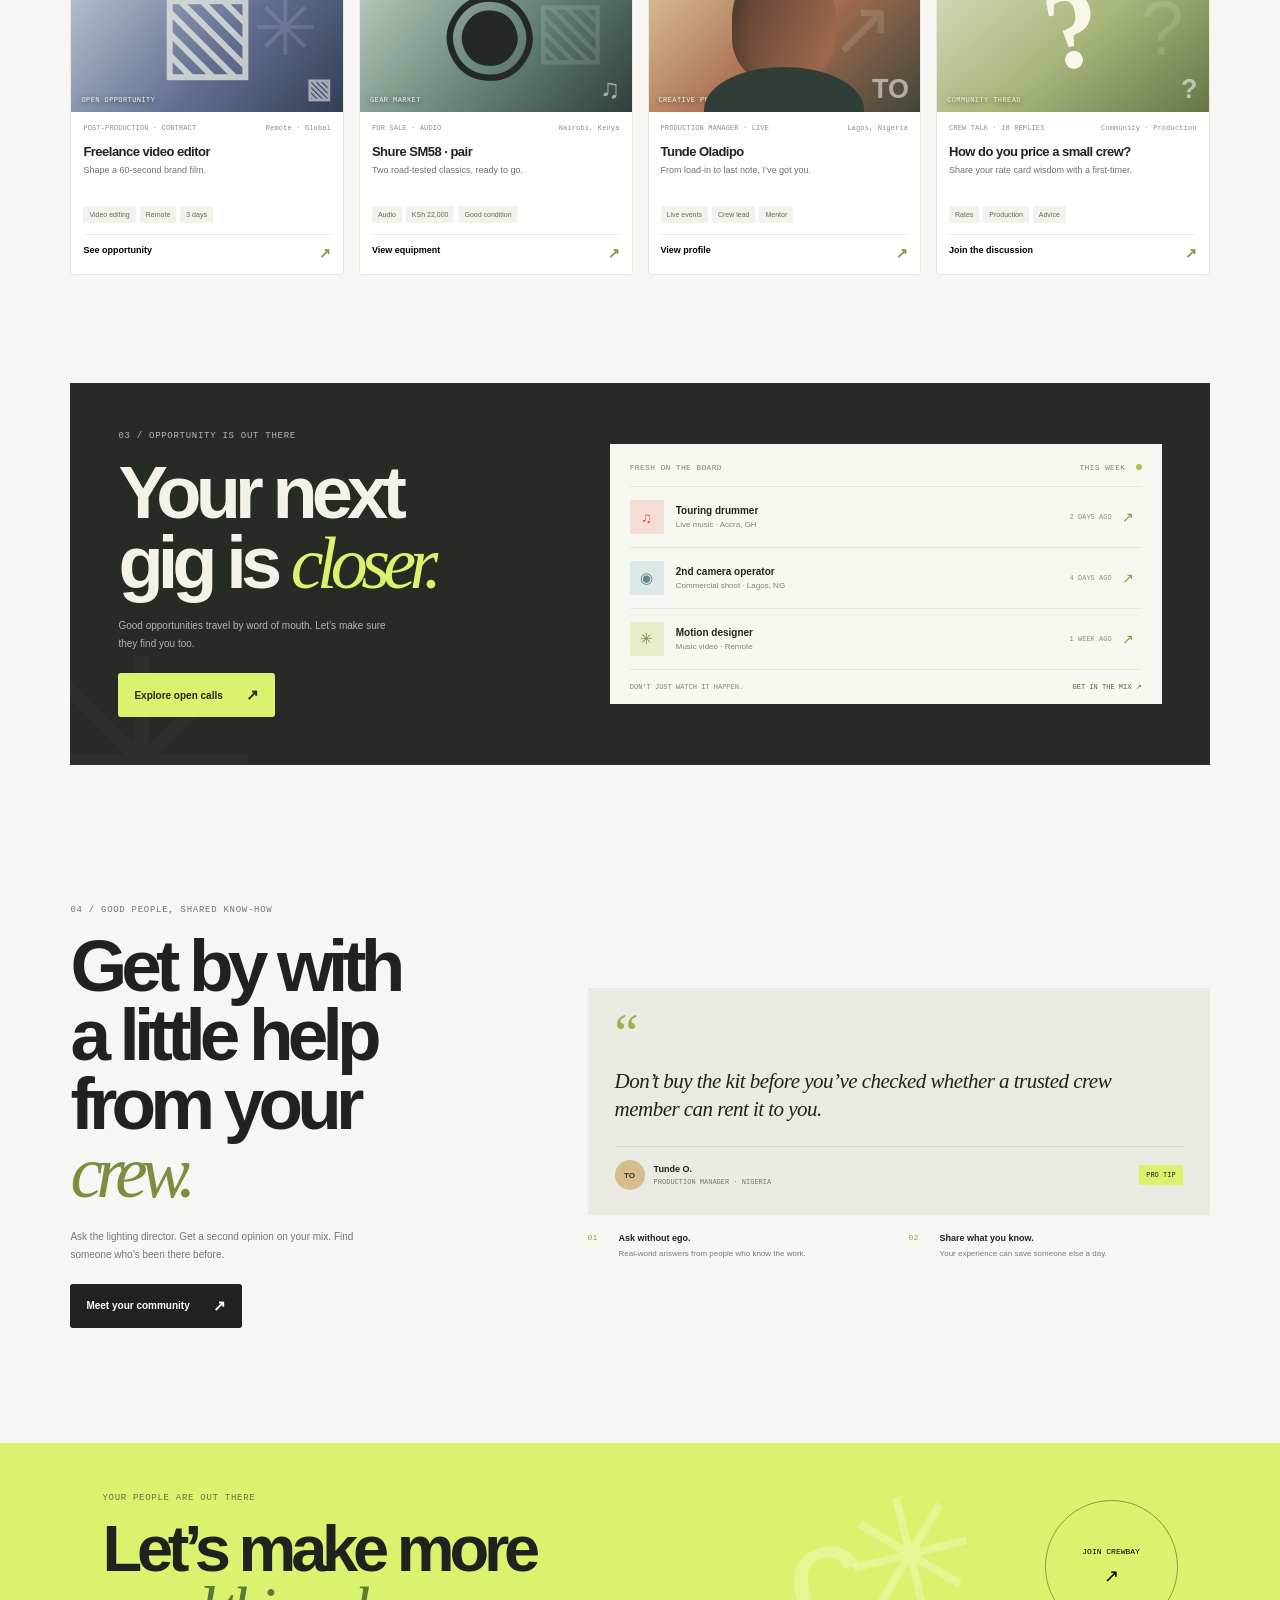
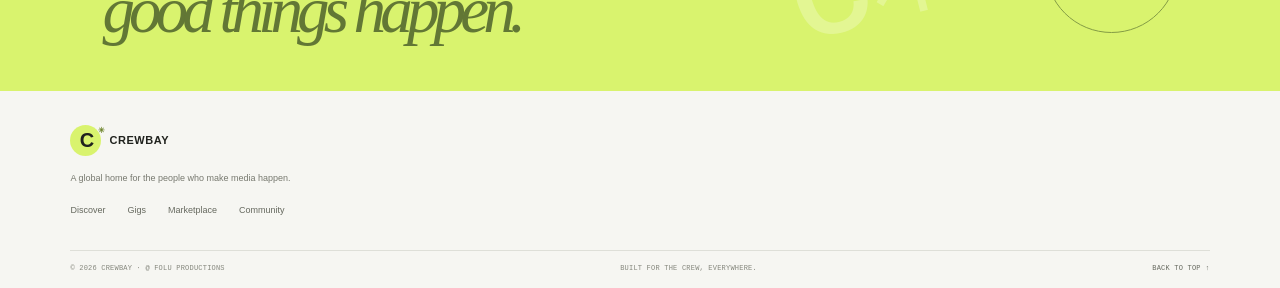
==== commit c25139cc: "Simplify CREWBAY brand and attribution Co-authored-by: arena-agent <297053741+arena-agent@users.nore" ====
--- a/index.html
+++ b/index.html
@@ -8,7 +8,7 @@
 </head>
 <body>
   <a class="skip-link" href="#main">Skip to content</a>
-  <header class="header"><a href="#home" class="brand" aria-label="Crewbay home"><span class="brand-symbol">C<span>✳</span></span><span class="brand-name">CREWBAY<span>MEDIA NETWORK</span></span></a>
+  <header class="header"><a href="#home" class="brand" aria-label="Crewbay home"><span class="brand-symbol">C<span>✳</span></span><span class="brand-name">CREWBAY</span></a>
     <nav class="main-nav" aria-label="Main navigation"><a class="current" href="#discover">Discover</a><a href="#opportunities">Find gigs</a><a href="#marketplace">Marketplace</a><a href="#community">Community</a></nav>
     <div class="header-actions"><button class="login-button" data-open="signin">Log in</button><button class="button button-dark join-button" data-open="join">Join the network <span>↗</span></button><button class="mobile-menu" aria-label="Open menu" aria-expanded="false"><span></span><span></span></button></div>
   </header>
@@ -26,7 +26,7 @@
     <section class="community section-wrap" id="community"><div class="community-left"><span class="section-index">04 / GOOD PEOPLE, SHARED KNOW-HOW</span><h2>Get by with<br>a little help<br>from your <em>crew.</em></h2><p>Ask the lighting director. Get a second opinion on your mix. Find someone who’s been there before.</p><button class="button button-dark" data-open="join">Meet your community <span>↗</span></button></div><div class="community-right"><article class="quote-card"><div class="quote-mark">“</div><blockquote>Don’t buy the kit before you’ve checked whether a trusted crew member can rent it to you.</blockquote><div class="quote-person"><span class="avatar quote-avatar">TO</span><span><b>Tunde O.</b><small>PRODUCTION MANAGER · NIGERIA</small></span><span class="pro-badge">PRO TIP</span></div></article><div class="community-perks"><div><span>01</span><b>Ask without ego.</b><small>Real-world answers from people who know the work.</small></div><div><span>02</span><b>Share what you know.</b><small>Your experience can save someone else a day.</small></div></div></div></section>
     <section class="join-band"><div><span class="section-index">YOUR PEOPLE ARE OUT THERE</span><h2>Let’s make more<br><em>good things happen.</em></h2></div><button class="join-round" data-open="join" aria-label="Join Crewbay">JOIN CREWBAY <span>↗</span></button><div class="join-decoration" aria-hidden="true">c✳</div></section>
   </main>
-  <footer class="footer"><a href="#home" class="brand"><span class="brand-symbol">C<span>✳</span></span><span class="brand-name">CREWBAY<span>MEDIA NETWORK</span></span></a><p>A global home for the people who make media happen.</p><nav aria-label="Footer navigation"><a href="#discover">Discover</a><a href="#opportunities">Gigs</a><a href="#marketplace">Marketplace</a><a href="#community">Community</a></nav><div class="footer-bottom"><span>© <span id="year"></span> CREWBAY · A FOLU PRODUCTIONS PROJECT</span><span>BUILT FOR THE CREW, EVERYWHERE.</span><a href="#home">BACK TO TOP ↑</a></div></footer>
+  <footer class="footer"><a href="#home" class="brand"><span class="brand-symbol">C<span>✳</span></span><span class="brand-name">CREWBAY</span></a><p>A global home for the people who make media happen.</p><nav aria-label="Footer navigation"><a href="#discover">Discover</a><a href="#opportunities">Gigs</a><a href="#marketplace">Marketplace</a><a href="#community">Community</a></nav><div class="footer-bottom"><span>© <span id="year"></span> CREWBAY · @ FOLU PRODUCTIONS</span><span>BUILT FOR THE CREW, EVERYWHERE.</span><a href="#home">BACK TO TOP ↑</a></div></footer>
   <dialog class="modal" id="signup-modal" aria-labelledby="modal-title"><form method="dialog" class="modal-close-form"><button class="modal-close" aria-label="Close dialog">×</button></form><div class="modal-content"><span class="section-index">CREWBAY · YOUR NEXT STARTS HERE</span><h2 id="modal-title">Find your<br><em>people.</em></h2><p class="modal-description">One network for creators, crew, and everyone behind the scenes.</p><form id="signup-form"><label>Your name<input required name="name" placeholder="What should we call you?"></label><label>Email address<input required type="email" name="email" placeholder="you@example.com"></label><label>I’m a…<select required name="role"><option value="" disabled selected>Choose your corner of media</option><option>Musician / performer</option><option>Live production crew</option><option>Audio / AV professional</option><option>Photographer / videographer</option><option>Designer / editor</option><option>Equipment owner / renter</option><option>Producer / looking to hire</option><option>Something else in media</option></select></label><button type="submit" class="button button-dark modal-submit">Request an invite <span>↗</span></button><small class="form-note">Prototype preview — your details stay in this browser session.</small></form><div class="success-message" id="success-message" hidden><span>✳</span><h3>You’re on the list.</h3><p>This is a working prototype. The full community signup will be connected when the platform backend is ready.</p><button class="button button-dark" id="done-button">Sounds good</button></div></div></dialog>
   <script src="script.js" defer></script>
 </body></html>
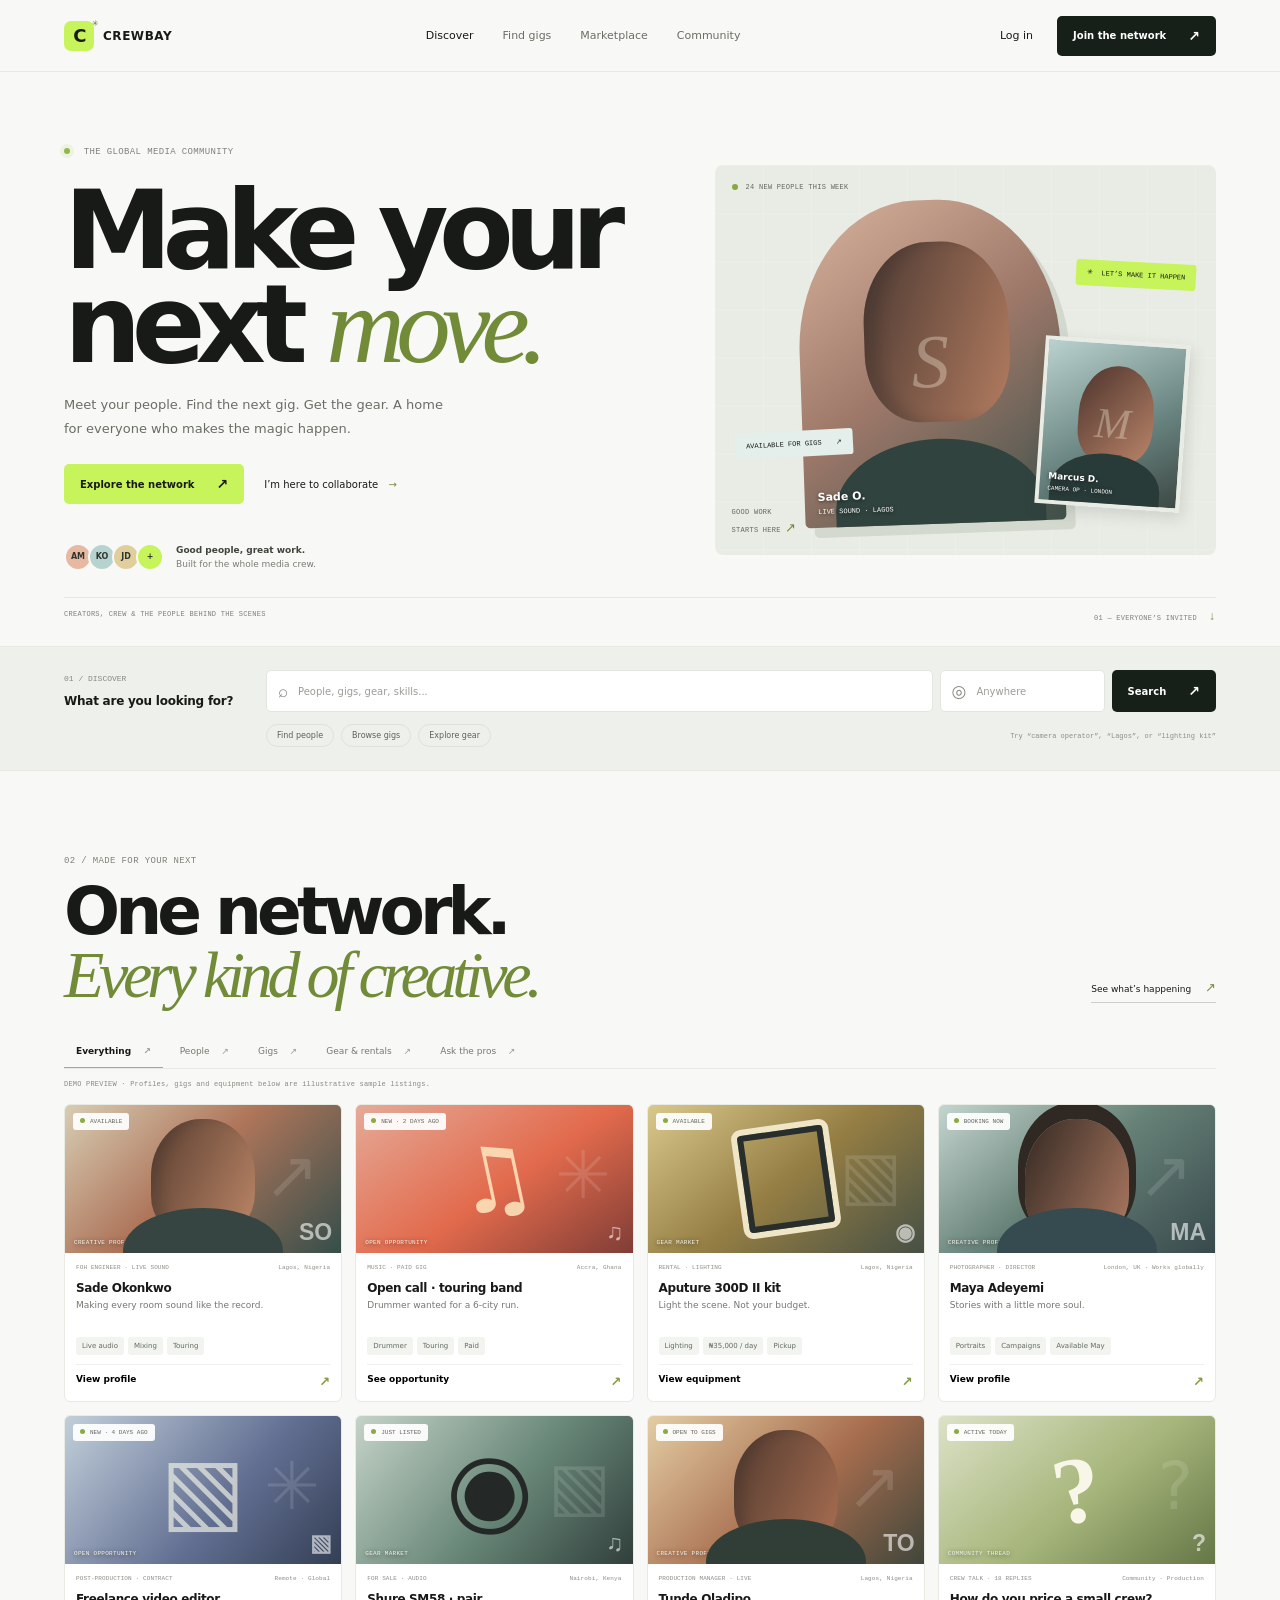
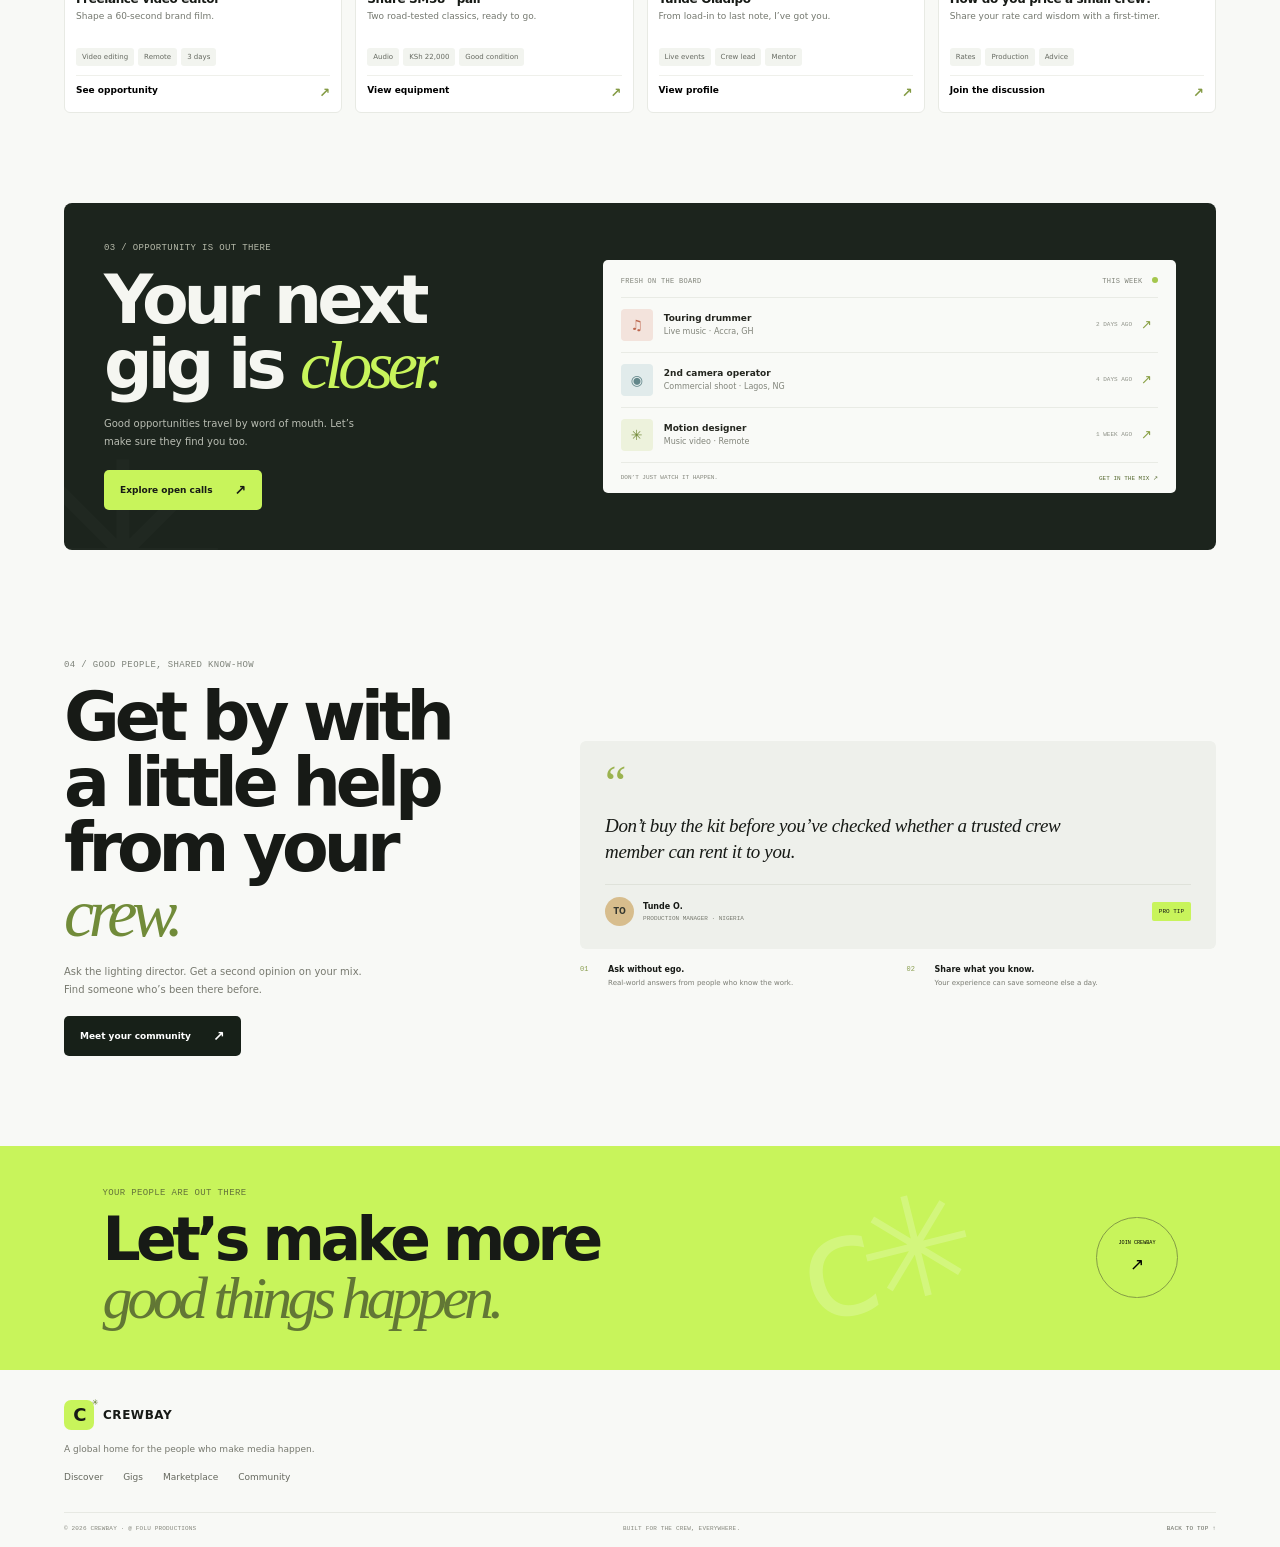
==== commit 2a81a3b5: "Harden prototype rendering and fix validation bugs Co-authored-by: arena-agent <297053741+arena-agen" ====
--- a/index.html
+++ b/index.html
@@ -3,6 +3,7 @@
 <head>
   <meta charset="utf-8"><meta name="viewport" content="width=device-width, initial-scale=1">
   <meta name="theme-color" content="#f6f6f2"><meta name="description" content="Crewbay is a global network for media professionals to meet collaborators, find gigs, trade equipment and share expertise.">
+  <meta http-equiv="Content-Security-Policy" content="default-src 'self'; script-src 'self'; style-src 'self'; img-src 'self' data:; font-src 'self'; connect-src 'self'; object-src 'none'; base-uri 'self'; form-action 'self'">
   <title>Crewbay — Find your people. Make your next.</title>
   <link rel="stylesheet" href="styles.css">
 </head>
@@ -20,13 +21,13 @@
     <section class="quick-search" id="discover"><div class="search-label"><span>01 / DISCOVER</span><b>What are you looking for?</b></div><form class="search-form" id="search-form"><label class="search-input"><span>⌕</span><input type="search" id="search" placeholder="People, gigs, gear, skills..." aria-label="Search the network"></label><label class="location-input"><span>◎</span><input id="location" type="text" placeholder="Anywhere" aria-label="Location"></label><button type="submit" class="button button-dark">Search <span>↗</span></button></form><div class="search-shortcuts"><button data-set-filter="people">Find people</button><button data-set-filter="gigs">Browse gigs</button><button data-set-filter="gear">Explore gear</button><span>Try “camera operator”, “Lagos”, or “lighting kit”</span></div></section>
     <section class="discover section-wrap"><div class="section-heading"><div><span class="section-index">02 / MADE FOR YOUR NEXT</span><h2>One network.<br><em>Every kind of creative.</em></h2></div><a class="all-link" href="#opportunities">See what’s happening <span>↗</span></a></div>
       <div class="category-row" id="marketplace" role="group" aria-label="Browse network categories"><button class="category active" aria-pressed="true" data-category="all">Everything <span>↗</span></button><button class="category" aria-pressed="false" data-category="people">People <span>↗</span></button><button class="category" aria-pressed="false" data-category="gigs">Gigs <span>↗</span></button><button class="category" aria-pressed="false" data-category="gear">Gear &amp; rentals <span>↗</span></button><button class="category" aria-pressed="false" data-category="help">Ask the pros <span>↗</span></button></div>
-      <div class="listing-grid" id="listing-grid" aria-live="polite"></div><div class="no-results" id="no-results" hidden><span>✳</span><h3>No matches just yet.</h3><p>Try another search or explore all of the network.</p><button class="button button-dark" id="reset-search">Show everything</button></div>
+      <p class="sr-only" id="results-status" aria-live="polite" aria-atomic="true"></p><p class="sample-note">DEMO PREVIEW · Profiles, gigs and equipment below are illustrative sample listings.</p><div class="listing-grid" id="listing-grid"></div><div class="no-results" id="no-results" hidden><span>✳</span><h3>No matches just yet.</h3><p>Try another search or explore all of the network.</p><button class="button button-dark" id="reset-search">Show everything</button></div>
     </section>
     <section class="opportunities section-wrap" id="opportunities"><div class="opportunity-banner"><div class="opportunity-copy"><span class="section-index">03 / OPPORTUNITY IS OUT THERE</span><h2>Your next<br>gig is <em>closer.</em></h2><p>Good opportunities travel by word of mouth. Let’s make sure they find you too.</p><a class="button button-lime" href="#discover" data-set-filter="gigs">Explore open calls <span>↗</span></a></div><div class="gig-board"><div class="board-head"><span>FRESH ON THE BOARD</span><span>THIS WEEK <i></i></span></div><a class="gig-row" href="#discover" data-set-filter="gigs"><span class="gig-icon icon-coral">♫</span><span><b>Touring drummer</b><small>Live music · Accra, GH</small></span><span class="gig-date">2 DAYS AGO</span><span class="gig-arrow">↗</span></a><a class="gig-row" href="#discover" data-set-filter="gigs"><span class="gig-icon icon-blue">◉</span><span><b>2nd camera operator</b><small>Commercial shoot · Lagos, NG</small></span><span class="gig-date">4 DAYS AGO</span><span class="gig-arrow">↗</span></a><a class="gig-row" href="#discover" data-set-filter="gigs"><span class="gig-icon icon-lime">✳</span><span><b>Motion designer</b><small>Music video · Remote</small></span><span class="gig-date">1 WEEK AGO</span><span class="gig-arrow">↗</span></a><div class="board-footer"><span>DON’T JUST WATCH IT HAPPEN.</span><a href="#discover" data-set-filter="gigs">GET IN THE MIX ↗</a></div></div></div></section>
     <section class="community section-wrap" id="community"><div class="community-left"><span class="section-index">04 / GOOD PEOPLE, SHARED KNOW-HOW</span><h2>Get by with<br>a little help<br>from your <em>crew.</em></h2><p>Ask the lighting director. Get a second opinion on your mix. Find someone who’s been there before.</p><button class="button button-dark" data-open="join">Meet your community <span>↗</span></button></div><div class="community-right"><article class="quote-card"><div class="quote-mark">“</div><blockquote>Don’t buy the kit before you’ve checked whether a trusted crew member can rent it to you.</blockquote><div class="quote-person"><span class="avatar quote-avatar">TO</span><span><b>Tunde O.</b><small>PRODUCTION MANAGER · NIGERIA</small></span><span class="pro-badge">PRO TIP</span></div></article><div class="community-perks"><div><span>01</span><b>Ask without ego.</b><small>Real-world answers from people who know the work.</small></div><div><span>02</span><b>Share what you know.</b><small>Your experience can save someone else a day.</small></div></div></div></section>
     <section class="join-band"><div><span class="section-index">YOUR PEOPLE ARE OUT THERE</span><h2>Let’s make more<br><em>good things happen.</em></h2></div><button class="join-round" data-open="join" aria-label="Join Crewbay">JOIN CREWBAY <span>↗</span></button><div class="join-decoration" aria-hidden="true">c✳</div></section>
   </main>
   <footer class="footer"><a href="#home" class="brand"><span class="brand-symbol">C<span>✳</span></span><span class="brand-name">CREWBAY</span></a><p>A global home for the people who make media happen.</p><nav aria-label="Footer navigation"><a href="#discover">Discover</a><a href="#opportunities">Gigs</a><a href="#marketplace">Marketplace</a><a href="#community">Community</a></nav><div class="footer-bottom"><span>© <span id="year"></span> CREWBAY · @ FOLU PRODUCTIONS</span><span>BUILT FOR THE CREW, EVERYWHERE.</span><a href="#home">BACK TO TOP ↑</a></div></footer>
-  <dialog class="modal" id="signup-modal" aria-labelledby="modal-title"><form method="dialog" class="modal-close-form"><button class="modal-close" aria-label="Close dialog">×</button></form><div class="modal-content"><span class="section-index">CREWBAY · YOUR NEXT STARTS HERE</span><h2 id="modal-title">Find your<br><em>people.</em></h2><p class="modal-description">One network for creators, crew, and everyone behind the scenes.</p><form id="signup-form"><label>Your name<input required name="name" placeholder="What should we call you?"></label><label>Email address<input required type="email" name="email" placeholder="you@example.com"></label><label>I’m a…<select required name="role"><option value="" disabled selected>Choose your corner of media</option><option>Musician / performer</option><option>Live production crew</option><option>Audio / AV professional</option><option>Photographer / videographer</option><option>Designer / editor</option><option>Equipment owner / renter</option><option>Producer / looking to hire</option><option>Something else in media</option></select></label><button type="submit" class="button button-dark modal-submit">Request an invite <span>↗</span></button><small class="form-note">Prototype preview — your details stay in this browser session.</small></form><div class="success-message" id="success-message" hidden><span>✳</span><h3>You’re on the list.</h3><p>This is a working prototype. The full community signup will be connected when the platform backend is ready.</p><button class="button button-dark" id="done-button">Sounds good</button></div></div></dialog>
+  <dialog class="modal" id="signup-modal" aria-labelledby="modal-title"><form method="dialog" class="modal-close-form"><button class="modal-close" aria-label="Close dialog">×</button></form><div class="modal-content"><span class="section-index">CREWBAY · YOUR NEXT STARTS HERE</span><h2 id="modal-title">Find your<br><em>people.</em></h2><p class="modal-description">One network for creators, crew, and everyone behind the scenes.</p><form id="signup-form"><label>Your name<input required name="name" autocomplete="name" placeholder="What should we call you?"></label><label>Email address<input required type="email" name="email" autocomplete="email" placeholder="you@example.com"></label><label>I’m a…<select required name="role"><option value="" disabled selected>Choose your corner of media</option><option>Musician / performer</option><option>Live production crew</option><option>Audio / AV professional</option><option>Photographer / videographer</option><option>Designer / editor</option><option>Equipment owner / renter</option><option>Producer / looking to hire</option><option>Something else in media</option></select></label><button type="submit" class="button button-dark modal-submit">Request an invite <span>↗</span></button><small class="form-note">Prototype preview — your details stay in this browser session.</small></form><div class="success-message" id="success-message" hidden><span>✳</span><h3>You’re on the list.</h3><p>This is a working prototype. The full community signup will be connected when the platform backend is ready.</p><button class="button button-dark" id="done-button">Sounds good</button></div></div></dialog>
   <script src="script.js" defer></script>
 </body></html>
--- a/styles.css
+++ b/styles.css
@@ -1,13 +1,10 @@
-*{box-sizing:border-box}html{scroll-behavior:smooth}body{margin:0;background:#f6f6f2;color:#20221e;font-family:Arial,Helvetica,sans-serif;-webkit-font-smoothing:antialiased}button,input,select{font:inherit}button,a{-webkit-tap-highlight-color:transparent}a{color:inherit}.skip-link{position:absolute;left:16px;top:-50px;background:#d9f36e;padding:10px;z-index:50}.skip-link:focus{top:10px}.header{height:76px;padding:0 5.5%;display:flex;align-items:center;justify-content:space-between;border-bottom:1px solid #e2e3dc;background:#f6f6f2;position:sticky;top:0;z-index:10}.brand{display:flex;align-items:center;gap:8px;text-decoration:none}.brand-symbol{width:31px;height:31px;border-radius:50%;background:#d9f36e;display:grid;place-items:center;font-weight:800;font-size:20px;letter-spacing:-.1em;position:relative}.brand-symbol span{font-size:8px;color:#6e852d;position:absolute;right:-2px;top:1px}.brand-name{font-size:11px;font-weight:800;letter-spacing:.05em;line-height:1.15}.brand-name span{display:block;font:8px 'Courier New',monospace;letter-spacing:.12em;color:#73766d}.main-nav{display:flex;align-items:center;gap:30px}.main-nav a{text-decoration:none;color:#62655c;font-size:11px;transition:color .2s}.main-nav a:hover,.main-nav a.current{color:#1e201c}.header-actions{display:flex;align-items:center;gap:17px}.login-button,.text-button{border:0;background:transparent;color:#363830;font-size:11px;cursor:pointer}.button{border:0;border-radius:3px;padding:13px 16px;display:inline-flex;align-items:center;gap:23px;text-decoration:none;font-size:10px;font-weight:700;cursor:pointer;transition:transform .2s,background .2s}.button:hover{transform:translateY(-2px)}.button-dark{background:#20221e;color:#fff}.button-dark:hover{background:#373a32}.button-lime{background:#d9f36e;color:#24271c}.button-lime:hover{background:#c7e35b}.button span{font-size:15px}.mobile-menu{display:none;border:0;background:none;padding:8px}.mobile-menu span{width:22px;height:1px;background:#20221e;display:block;margin:5px}
-.hero{max-width:1440px;margin:auto;padding:42px 5.5% 21px;min-height:630px}.hero-layout{display:grid;grid-template-columns:1fr 1fr;gap:4%;min-height:525px;align-items:center}.hero-copy{padding:34px 0 20px}.eyebrow,.section-index{font:9px 'Courier New',monospace;letter-spacing:.08em;color:#74776d}.live-dot{display:inline-block;width:7px;height:7px;border-radius:50%;background:#9eba45;margin-right:8px;box-shadow:0 0 0 4px #9eba4522}.hero h1{font-size:clamp(70px,8.5vw,116px);letter-spacing:-.095em;line-height:.84;margin:24px 0 24px;font-weight:700}.hero h1 em,.section-heading h2 em,.opportunity-copy h2 em,.community h2 em,.join-band h2 em,.modal h2 em{font-family:Georgia,serif;font-weight:400;letter-spacing:-.09em}.hero h1 em{color:#788c3c}.hero-copy>p{font-size:14px;color:#686b61;line-height:1.8;max-width:420px;margin:0}.hero-actions{display:flex;align-items:center;gap:21px;margin-top:25px}.text-button{padding:8px 0;font-size:10px}.text-button span{color:#819a40;margin-left:8px}.member-proof{display:flex;align-items:center;gap:13px;margin-top:52px;font-size:9px;line-height:1.6;color:#77796f}.member-proof strong{color:#373a32;font-size:10px}.avatar-stack{display:flex;padding-left:4px}.av,.avatar{width:29px;height:29px;border-radius:50%;display:grid;place-items:center;border:2px solid #f6f6f2;font-size:8px;font-weight:700;color:#2a302c;margin-left:-4px}.av-one{background:#eab29e}.av-two{background:#adccd0}.av-three{background:#d9c289}.av-four{background:#d9f36e}
-.hero-visual{height:465px;position:relative;overflow:hidden;background:#e6e6da;border-radius:3px}.visual-grid{position:absolute;inset:0;background-image:linear-gradient(#ffffff38 1px,transparent 1px),linear-gradient(90deg,#ffffff38 1px,transparent 1px);background-size:38px 38px;opacity:.55}.hero-portrait{position:absolute;overflow:hidden;display:flex;align-items:center;justify-content:center}.portrait-main{left:15%;top:10%;width:52%;height:81%;background:linear-gradient(135deg,#dfa98f,#8f6758 48%,#334542);border-radius:48% 48% 6px 6px;transform:rotate(-3deg);box-shadow:12px 12px 0 #d4d5c5}.portrait-main:before{content:'';position:absolute;width:145px;height:185px;background:linear-gradient(110deg,#4b3932,#b37c60);border-radius:45% 45% 35% 38%;top:13%;left:25%;box-shadow:inset 15px 0 12px #2a28273a}.portrait-main:after{content:'';position:absolute;width:210px;height:140px;background:#304544;border-radius:50% 50% 0 0;bottom:-17%;left:12%}.portrait-initial{position:absolute;z-index:1;font:italic 80px Georgia;color:#fff6d0;opacity:.4;mix-blend-mode:screen}.portrait-caption{position:absolute;z-index:2;bottom:12px;left:13px;color:white;text-shadow:0 1px 4px #0008}.portrait-caption b,.portrait-caption small{display:block}.portrait-caption b{font-size:12px}.portrait-caption small{font:7px 'Courier New',monospace;margin-top:4px}.portrait-small{right:6%;bottom:13%;width:29%;height:43%;background:linear-gradient(150deg,#adccd0,#577b78 60%,#333d3b);border:5px solid #e6e6da;box-shadow:4px 8px 20px #27342d33;transform:rotate(5deg)}.portrait-small:before{content:'';position:absolute;width:75px;height:97px;background:linear-gradient(130deg,#4d342d,#ba8469);border-radius:50% 47% 36% 34%;top:14%;left:25%}.portrait-small:after{content:'';position:absolute;width:110px;height:74px;background:#293b38;border-radius:55% 55% 0 0;bottom:-15%;left:7%}.portrait-small .portrait-initial{font-size:45px}.portrait-small .portrait-caption{left:8px;bottom:8px}.portrait-small .portrait-caption b{font-size:9px}.portrait-small .portrait-caption small{font-size:6px}.visual-note{position:absolute;font:8px/1.65 'Courier New',monospace;letter-spacing:.04em;color:#596158}.note-top{top:17px;left:18px;display:flex;align-items:center;gap:8px}.note-dot{width:6px;height:6px;border-radius:50%;background:#92ae42}.note-bottom{bottom:16px;left:18px}.note-bottom span{color:#81983e;font-size:14px}.floating-tag{position:absolute;z-index:3;font:8px 'Courier New',monospace;box-shadow:0 5px 15px #3332}.tag-yellow{top:25%;right:5%;background:#d9f36e;padding:11px 13px;transform:rotate(5deg)}.tag-blue{bottom:25%;left:4%;background:#d0e2e0;padding:10px 12px;transform:rotate(-4deg)}.tag-blue span{margin-left:12px}.hero-bottom{border-top:1px solid #e0e1d9;padding-top:13px;display:flex;justify-content:space-between;font:8px 'Courier New',monospace;letter-spacing:.04em;color:#777a70}.hero-bottom b{font-size:13px;color:#839943;margin-left:8px}
-.quick-search{background:#e9eae3;border-block:1px solid #dedfd8;padding:28px 5.5% 23px;display:grid;grid-template-columns:190px 1fr;gap:17px 25px;align-items:center}.search-label span{font:8px 'Courier New',monospace;color:#808277;display:block;margin-bottom:8px}.search-label b{font-size:13px;letter-spacing:-.03em}.search-form{display:flex;gap:8px}.search-input,.location-input{display:flex;align-items:center;background:#f8f8f4;border:1px solid #dfe0d7;border-radius:3px;padding:0 12px;gap:8px;min-width:0}.search-input{flex:1}.location-input{width:185px}.search-input>span,.location-input>span{font-size:18px;color:#818479}.search-input input,.location-input input{border:0;background:transparent;outline:0;width:100%;font-size:10px;height:42px;color:#222}.search-input input::placeholder,.location-input input::placeholder{color:#999b92}.search-shortcuts{grid-column:2;display:flex;align-items:center;gap:8px}.search-shortcuts button{border:1px solid #d4d6cd;background:transparent;border-radius:20px;padding:6px 10px;color:#585b52;font-size:8px;cursor:pointer}.search-shortcuts button:hover{background:#d9f36e;border-color:#d9f36e}.search-shortcuts>span{font:8px 'Courier New',monospace;color:#898b82;margin-left:auto}
-.section-wrap{width:min(1280px,calc(100% - 11%));margin-inline:auto}.discover{padding-top:100px;padding-bottom:108px}.section-heading{display:flex;align-items:flex-end;justify-content:space-between;margin-bottom:37px}.section-heading .section-index,.opportunity-copy .section-index,.community .section-index{display:block;margin-bottom:17px}.section-heading h2,.opportunity-copy h2,.community h2,.join-band h2{font-size:clamp(42px,5.8vw,72px);line-height:.94;letter-spacing:-.08em;margin:0}.section-heading h2 em{color:#788c3c}.section-heading>p{font-size:10px;color:#74766e;line-height:1.7}.all-link{font-size:9px;text-decoration:none;border-bottom:1px solid #bfc0b8;padding-bottom:7px;margin-bottom:5px}.all-link span{color:#82983c;margin-left:14px;font-size:14px}.category-row{display:flex;gap:8px;border-bottom:1px solid #dedfd8;margin-bottom:24px;overflow-x:auto}.category{border:0;background:transparent;color:#70736a;font-size:10px;padding:11px 13px 13px;cursor:pointer;white-space:nowrap;position:relative}.category span{margin-left:13px;color:#92948b}.category.active{color:#22251e;font-weight:700}.category.active:after{content:'';height:2px;position:absolute;bottom:-1px;left:0;right:0;background:#9bb848}.listing-grid{display:grid;grid-template-columns:repeat(4,minmax(0,1fr));gap:15px}.listing-card{background:#fff;border:1px solid #e7e7e0;border-radius:3px;overflow:hidden;transition:transform .2s,box-shadow .2s}.listing-card:hover{transform:translateY(-3px);box-shadow:0 12px 25px #252c1d10}.listing-art{height:164px;position:relative;overflow:hidden;display:grid;place-items:center}.person-sade{background:linear-gradient(135deg,#d7cdb4,#ae755a 46%,#354e4a)}.person-maya{background:linear-gradient(140deg,#c4d5cf,#668177 48%,#38494c)}.person-tunde{background:linear-gradient(135deg,#e3cda4,#a76d4e 54%,#40463b)}.person-sade:before,.person-maya:before,.person-tunde:before{content:'';position:absolute;width:104px;height:119px;top:14px;border-radius:48% 47% 38% 36%;background:linear-gradient(115deg,#593e31,#bc8666);box-shadow:inset 10px 0 11px #2d272239}.person-sade:after,.person-maya:after,.person-tunde:after{content:'';position:absolute;width:160px;height:85px;bottom:-40px;border-radius:50% 50% 0 0;background:#364542}.person-maya:before{height:122px;background:linear-gradient(115deg,#342923,#ad7961);box-shadow:0 -10px 0 7px #302822}.person-maya:after{background:#354b50}.person-tunde:before{background:linear-gradient(115deg,#533b30,#a86e51)}.person-tunde:after{background:#313e37}.listing-status{position:absolute;left:9px;top:9px;background:#f8f8f2e8;border-radius:2px;padding:6px 7px;font:7px 'Courier New',monospace;color:#60645a}.listing-status i{display:inline-block;width:5px;height:5px;border-radius:50%;background:#8bac40;margin:0 5px 0 0}.listing-art-label{position:absolute;bottom:8px;left:10px;color:#f3f3e9;font:7px 'Courier New',monospace;letter-spacing:.06em;text-shadow:0 1px 5px #0009}.listing-monogram{position:absolute;right:11px;bottom:7px;color:#fff8;font:bold 27px Arial}.art-symbol{font-size:77px;color:#ffffff20;position:absolute;right:25px;top:36px}.gig-tour{background:linear-gradient(145deg,#e5aa98,#e26a4c 54%,#803d36)}.gig-tour:after{content:'♫';position:absolute;font-size:105px;color:#ffe8c0;opacity:.9;transform:rotate(-12deg)}.gig-edit{background:linear-gradient(130deg,#c2cfda,#626f92 58%,#333f54)}.gig-edit:after{content:'▧';position:absolute;font-size:107px;color:#edf0e4;opacity:.72}.gear-light{background:linear-gradient(140deg,#d9c88c,#957e43 50%,#465045)}.gear-light:after{content:'';position:absolute;width:80px;height:92px;border:7px solid #272e2c;border-radius:4px;box-shadow:0 0 0 7px #efe5c7;transform:rotate(-8deg)}.gear-mic{background:linear-gradient(130deg,#c5d3c8,#688778 54%,#303f3b)}.gear-mic:after{content:'◉';position:absolute;font-size:112px;color:#242927;transform:rotate(35deg)}.help-card{background:linear-gradient(140deg,#dce2c7,#a6b57a 54%,#657747)}.help-card:after{content:'?';font:bold 110px Georgia;color:#f8f6e7;transform:rotate(-10deg)}.listing-body{padding:12px 12px 13px}.listing-kicker{display:flex;justify-content:space-between;gap:4px;font:7px 'Courier New',monospace;color:#8b8e83;letter-spacing:.02em}.listing-kicker span:last-child{text-align:right}.listing-body h3{font-size:13px;letter-spacing:-.04em;margin:12px 0 5px}.listing-body>p{min-height:31px;margin:0;font-size:9px;color:#6f7269;line-height:1.5}.listing-tags{display:flex;gap:4px;flex-wrap:wrap;margin:11px 0}.listing-tags span{background:#f1f2ec;border-radius:2px;padding:5px 6px;font-size:7px;color:#66695f}.listing-action{border:0;border-top:1px solid #ecece7;background:transparent;width:100%;padding:10px 0 0;text-align:left;font-size:9px;font-weight:700;cursor:pointer;display:flex;justify-content:space-between}.listing-action span{color:#82983c;font-size:14px}.no-results{text-align:center;padding:60px 15px}.no-results>span{font-size:36px;color:#8da83c}.no-results h3{font-size:20px}.no-results p{color:#777;font-size:12px;margin-bottom:22px}
-.opportunities{padding-bottom:110px}.opportunity-banner{background:#272b25;color:#f2f2e9;padding:48px;display:grid;grid-template-columns:.85fr 1.15fr;gap:8%;align-items:center;position:relative;overflow:hidden}.opportunity-banner:before{content:'✳';position:absolute;font-size:290px;color:#ffffff06;left:-50px;bottom:-170px}.opportunity-copy{position:relative;z-index:1}.opportunity-copy .section-index{color:#b6baaa}.opportunity-copy h2{font-size:clamp(48px,6vw,74px)}.opportunity-copy h2 em{color:#d9f36e}.opportunity-copy>p{font-size:10px;line-height:1.8;color:#b4b7ac;max-width:275px;margin:19px 0 20px}.gig-board{background:#f7f7f2;color:#24261f;padding:19px 20px 0;position:relative;z-index:1}.board-head{display:flex;justify-content:space-between;padding-bottom:14px;font:8px 'Courier New',monospace;color:#81847a;letter-spacing:.04em}.board-head i{display:inline-block;width:6px;height:6px;background:#a5c74d;border-radius:50%;margin-left:5px}.gig-row{display:grid;grid-template-columns:36px 1fr auto 20px;align-items:center;gap:10px;padding:13px 0;border-top:1px solid #e5e6df;text-decoration:none}.gig-icon{width:34px;height:34px;display:grid;place-items:center;border-radius:2px;font-size:15px}.icon-coral{background:#f3ddd5;color:#bd674f}.icon-blue{background:#dce7e8;color:#63878a}.icon-lime{background:#e5edc9;color:#748b3b}.gig-row b,.gig-row small{display:block}.gig-row b{font-size:10px;margin-bottom:4px}.gig-row small{font-size:8px;color:#81847a}.gig-date{font:7px 'Courier New',monospace;color:#8e9187}.gig-arrow{font-size:14px;color:#879e42}.board-footer{display:flex;justify-content:space-between;border-top:1px solid #e5e6df;padding:13px 0;font:7px 'Courier New',monospace;color:#85877d}.board-footer a{text-decoration:none;color:#586a32}
-.community{padding-top:30px;padding-bottom:115px;display:grid;grid-template-columns:.8fr 1.2fr;gap:9%;align-items:center}.community h2{font-size:clamp(47px,6vw,73px)}.community h2 em{color:#798e3e}.community-left>p{font-size:10px;color:#77796f;line-height:1.8;max-width:320px;margin:20px 0}.community-right{padding-top:15px}.quote-card{background:#e9ebe2;padding:25px 27px}.quote-mark{font:54px Georgia;color:#9bb34f;line-height:.8}.quote-card blockquote{font:italic 21px/1.3 Georgia,serif;letter-spacing:-.025em;margin:12px 0 23px;max-width:500px}.quote-person{display:flex;align-items:center;gap:9px;border-top:1px solid #d5d8cd;padding-top:13px}.quote-avatar{margin:0;background:#d7bd8d;color:#34372f;border:0;width:30px;height:30px}.quote-person b,.quote-person small{display:block}.quote-person b{font-size:9px}.quote-person small{font:7px 'Courier New',monospace;color:#77796f;margin-top:4px}.pro-badge{margin-left:auto;font:7px 'Courier New',monospace;background:#d9f36e;padding:6px 7px}.community-perks{display:grid;grid-template-columns:1fr 1fr;gap:20px;margin-top:18px}.community-perks div{display:grid;grid-template-columns:26px 1fr;gap:5px}.community-perks span{font:8px 'Courier New',monospace;color:#8a9e50;grid-row:span 2}.community-perks b{font-size:9px}.community-perks small{font-size:8px;color:#7a7c73;line-height:1.5}
-.join-band{padding:50px 8%;background:#d9f36e;display:flex;align-items:center;justify-content:space-between;position:relative;overflow:hidden}.join-band .section-index{display:block;margin-bottom:15px;color:#64733a}.join-band h2{font-size:clamp(42px,5.3vw,65px)}.join-band h2 em{color:#627735}.join-round{position:relative;z-index:1;border:1px solid #849c45;background:transparent;border-radius:50%;width:133px;height:133px;font:8px 'Courier New',monospace;cursor:pointer;transition:.2s}.join-round span{display:block;font-size:18px;margin-top:9px}.join-round:hover{background:#20221e;color:white;transform:rotate(-8deg)}.join-decoration{position:absolute;right:25%;font-size:160px;letter-spacing:-.12em;color:#ffffff42;transform:rotate(-14deg)}
-.footer{padding:34px 5.5% 16px;background:#f6f6f2}.footer>p{font-size:9px;color:#77796f;margin:17px 0}.footer nav{display:flex;gap:22px;margin:22px 0 35px}.footer nav a{font-size:9px;text-decoration:none;color:#65685e}.footer nav a:hover{color:#718836}.footer-bottom{display:flex;justify-content:space-between;border-top:1px solid #dedfd8;padding-top:13px;font:7px 'Courier New',monospace;letter-spacing:.03em;color:#85877d}.footer-bottom a{text-decoration:none;color:#66695f}
-.modal{border:0;padding:0;width:min(490px,calc(100% - 30px));background:#f7f7f2;color:#22241f;box-shadow:0 20px 90px #151a1644;max-height:calc(100% - 30px)}.modal::backdrop{background:#151a16a8;backdrop-filter:blur(3px)}.modal-close-form{position:absolute;right:13px;top:13px;z-index:1}.modal-close{border:0;background:#e8e9e1;border-radius:50%;width:31px;height:31px;font-size:20px;cursor:pointer}.modal-content{padding:38px}.modal-content>.section-index{font-size:8px}.modal h2{font-size:56px;letter-spacing:-.085em;line-height:.9;margin:22px 0 10px}.modal h2 em{color:#7e943e}.modal-description{font-size:10px;color:#73766d;line-height:1.6;margin:0 0 24px}.modal-content label{display:block;font-size:9px;font-weight:700;margin-bottom:13px}.modal-content input,.modal-content select{display:block;margin-top:7px;width:100%;height:40px;background:#fff;border:1px solid #dfe0d8;border-radius:2px;padding:0 10px;font-size:10px;color:#262821;outline-color:#9bb848}.modal-submit{width:100%;justify-content:space-between;margin-top:5px}.form-note{display:block;font-size:8px;color:#888a81;text-align:center;margin-top:12px}.success-message{text-align:center;padding:14px 0 0}.success-message>span{font-size:35px;color:#8da743}.success-message h3{font-size:23px;margin:11px 0}.success-message p{font-size:10px;color:#77796f;line-height:1.7;margin-bottom:20px}.success-message .button{margin:auto}
-@media(max-width:980px){.header{padding:0 3.5%}.main-nav{gap:18px}.header-actions{gap:11px}.hero{padding-inline:4%}.hero h1{font-size:clamp(69px,9vw,95px)}.hero-visual{height:405px}.section-wrap{width:calc(100% - 8%)}.quick-search{padding-inline:4%;grid-template-columns:160px 1fr}.listing-grid{grid-template-columns:repeat(2,minmax(0,1fr))}.listing-art{height:190px}.opportunity-banner{padding:37px;gap:5%}.community{gap:5%}}
-@media(max-width:650px){.header{height:65px;padding:0 18px}.brand-symbol{width:28px;height:28px}.brand-name{font-size:10px}.main-nav{display:none;position:absolute;left:0;right:0;top:64px;background:#f6f6f2;padding:18px;box-shadow:0 14px 20px #2221;flex-direction:column;align-items:stretch;gap:0}.main-nav.nav-open{display:flex}.main-nav a{padding:13px 3px;border-bottom:1px solid #e4e5dd;font-size:13px}.header-actions{margin-left:auto;margin-right:8px}.login-button{font-size:10px}.join-button{font-size:9px;padding:10px 11px;gap:8px}.mobile-menu{display:block}.hero{padding:25px 19px 17px;min-height:0}.hero-layout{display:flex;flex-direction:column;align-items:stretch;gap:26px;min-height:0}.hero-copy{padding:17px 0 0}.eyebrow{font-size:8px}.hero h1{font-size:clamp(68px,15vw,94px);margin:21px 0 18px}.hero-copy>p{font-size:12px;max-width:340px}.hero-actions{gap:13px;margin-top:19px}.hero-actions .button{font-size:9px;padding:12px}.text-button{font-size:9px}.member-proof{margin-top:22px}.hero-visual{height:320px}.portrait-main{left:19%;width:50%;height:81%}.portrait-main:before{transform:scale(.84);transform-origin:top center}.portrait-small{width:31%;height:43%}.tag-yellow{right:3%;font-size:7px}.tag-blue{left:3%;font-size:7px}.hero-bottom{font-size:7px;margin-top:16px}.hero-bottom span:first-child{max-width:60%}.quick-search{padding:24px 19px;display:block}.search-label{margin-bottom:12px}.search-label b{font-size:12px}.search-form{display:grid;grid-template-columns:1fr 105px;gap:7px}.search-input{grid-column:1/-1}.search-input input,.location-input input{height:40px}.location-input{width:auto}.search-form>.button{justify-content:center}.search-shortcuts{margin-top:11px;overflow:auto}.search-shortcuts>span{display:none}.search-shortcuts button{white-space:nowrap}.section-wrap{width:calc(100% - 38px)}.discover{padding-top:70px;padding-bottom:76px}.section-heading{display:block;margin-bottom:23px}.section-heading h2,.opportunity-copy h2,.community h2{font-size:49px}.section-heading>p{font-size:9px;margin:14px 0}.all-link{display:inline-block;font-size:8px}.category-row{gap:2px;margin-right:-19px}.category{padding:10px 9px 12px;font-size:9px}.category span{margin-left:6px}.listing-grid{grid-template-columns:1fr 1fr;gap:9px}.listing-art{height:130px}.listing-body{padding:9px}.listing-kicker{font-size:6px;flex-direction:column;gap:3px}.listing-kicker span:last-child{text-align:left}.listing-body h3{font-size:11px;margin:10px 0 4px}.listing-body>p{font-size:8px;min-height:35px}.listing-tags{gap:3px;margin:8px 0}.listing-tags span{font-size:6px;padding:4px}.listing-status{top:6px;left:6px;font-size:6px;padding:5px}.listing-art-label{font-size:6px;left:7px}.listing-monogram{font-size:20px;right:7px}.listing-action{font-size:8px;padding-top:8px}.opportunities{padding-bottom:75px}.opportunity-banner{padding:28px 18px;display:block}.opportunity-copy>p{font-size:9px;margin:14px 0}.opportunity-copy .button{font-size:9px;padding:11px}.gig-board{padding:14px 11px 0;margin-top:25px}.board-head{font-size:7px}.gig-row{grid-template-columns:30px 1fr auto 14px;gap:6px;padding:11px 0}.gig-icon{width:28px;height:28px}.gig-row b{font-size:8px}.gig-row small{font-size:7px}.gig-date{font-size:6px}.board-footer{font-size:6px}.community{padding-top:12px;padding-bottom:75px;display:block}.community h2{font-size:50px}.community-left>p{font-size:9px}.community .button{font-size:9px;padding:11px}.community-right{padding-top:25px}.quote-card{padding:19px}.quote-card blockquote{font-size:18px}.community-perks{gap:10px}.community-perks b{font-size:8px}.community-perks small{font-size:7px}.join-band{padding:35px 19px;gap:15px}.join-band h2{font-size:39px}.join-band .section-index{font-size:7px}.join-round{width:86px;height:86px;flex-shrink:0;font-size:6px}.join-round span{font-size:14px}.join-decoration{font-size:90px;right:25%}.footer{padding:27px 19px 14px}.footer>p{font-size:8px}.footer nav{gap:13px;flex-wrap:wrap;margin:18px 0 27px}.footer nav a{font-size:8px}.footer-bottom{display:grid;grid-template-columns:1fr 1fr;gap:10px;font-size:6px}.footer-bottom span:nth-child(2),.footer-bottom a{text-align:right}.modal-content{padding:30px 22px}.modal h2{font-size:49px}}
+/* CREWBAY — minimal, responsive design system */
+:root{--bg:#f8f9f6;--surface:#fff;--ink:#171a16;--muted:#747971;--line:#e7e9e3;--accent:#c8f45b;--dark:#172018;--radius:8px;--sans:Inter,ui-sans-serif,system-ui,-apple-system,BlinkMacSystemFont,"Segoe UI",sans-serif;--mono:ui-monospace,SFMono-Regular,Menlo,monospace}*{box-sizing:border-box}.sr-only{position:absolute;width:1px;height:1px;padding:0;margin:-1px;overflow:hidden;clip:rect(0,0,0,0);white-space:nowrap;border:0}html{scroll-behavior:smooth}body{margin:0;background:var(--bg);color:var(--ink);font-family:var(--sans);-webkit-font-smoothing:antialiased}button,input,select{font:inherit}button,a{-webkit-tap-highlight-color:transparent}a{color:inherit}.skip-link{position:absolute;top:-50px;left:16px;z-index:30;padding:10px 14px;background:var(--accent);border-radius:4px}.skip-link:focus{top:12px}.header{height:72px;padding:0 max(5vw,24px);display:flex;align-items:center;justify-content:space-between;border-bottom:1px solid var(--line);background:rgba(248,249,246,.92);position:sticky;top:0;z-index:10;backdrop-filter:blur(12px)}.brand{display:flex;align-items:center;gap:9px;text-decoration:none}.brand-symbol{height:30px;width:30px;background:var(--accent);border-radius:7px;display:grid;place-items:center;font-size:18px;font-weight:750;letter-spacing:-.1em;position:relative}.brand-symbol span{position:absolute;right:-3px;top:-2px;font-size:8px;color:#607d28}.brand-name{font-size:12px;font-weight:800;letter-spacing:.045em}.brand-name span{display:block;font:8px var(--mono);color:var(--muted);letter-spacing:.08em}.main-nav{display:flex;gap:29px}.main-nav a{text-decoration:none;font-size:11px;color:#686e64;transition:color .2s}.main-nav a:hover,.main-nav a.current{color:var(--ink)}.header-actions{display:flex;align-items:center;gap:18px}.login-button,.text-button{border:0;background:transparent;color:var(--ink);font-size:11px;cursor:pointer}.button{border:0;border-radius:5px;padding:12px 16px;display:inline-flex;align-items:center;justify-content:center;gap:22px;text-decoration:none;font-size:10px;font-weight:650;cursor:pointer;transition:background .2s,transform .2s}.button:hover{transform:translateY(-1px)}.button-dark{background:var(--dark);color:white}.button-dark:hover{background:#2c372d}.button-lime{background:var(--accent);color:var(--ink)}.button-lime:hover{background:#b9e94c}.button span{font-size:14px}.mobile-menu{display:none;border:0;background:none;padding:8px}.mobile-menu span{width:20px;height:1px;background:var(--ink);display:block;margin:4px}
+.hero{max-width:1360px;margin:auto;padding:50px max(5vw,24px) 22px}.hero-layout{display:grid;grid-template-columns:1fr .88fr;align-items:center;gap:7%;min-height:475px}.hero-copy{padding:20px 0}.eyebrow,.section-index{font:9px var(--mono);letter-spacing:.04em;color:#7e837a}.live-dot{display:inline-block;width:6px;height:6px;border-radius:50%;background:#90b94a;margin-right:8px;box-shadow:0 0 0 4px #90b94a1c}.hero h1{font-size:clamp(68px,8.5vw,112px);letter-spacing:-.09em;line-height:.86;margin:27px 0 21px;font-weight:650}.hero h1 em,.section-heading h2 em,.opportunity-copy h2 em,.community h2 em,.join-band h2 em,.modal h2 em{font-family:Georgia,serif;font-weight:400;letter-spacing:-.08em}.hero h1 em{color:#718b39}.hero-copy>p{font-size:13px;color:#696e65;line-height:1.8;max-width:390px;margin:0}.hero-actions{display:flex;align-items:center;gap:20px;margin-top:24px}.hero-actions .button{font-size:10px}.text-button{padding:8px 0;font-size:10px}.text-button span{color:#768e3e;margin-left:7px}.member-proof{display:flex;align-items:center;gap:12px;margin-top:39px;color:#7a7e75;font-size:9px;line-height:1.6}.member-proof strong{color:#3f443c;font-size:9px}.avatar-stack{display:flex;padding-left:4px}.av,.avatar{width:28px;height:28px;border-radius:50%;display:grid;place-items:center;border:2px solid var(--bg);font-size:8px;font-weight:700;color:#30352e;margin-left:-4px}.av-one{background:#e7b8a2}.av-two{background:#b6d3d0}.av-three{background:#e0cf9c}.av-four{background:var(--accent)}.hero-visual{height:390px;position:relative;overflow:hidden;background:#e9ece5;border-radius:var(--radius)}.visual-grid{position:absolute;inset:0;background-image:linear-gradient(#fff5 1px,transparent 1px),linear-gradient(90deg,#fff5 1px,transparent 1px);background-size:48px 48px;opacity:.45}.hero-portrait{position:absolute;overflow:hidden;display:flex;align-items:center;justify-content:center}.portrait-main{left:17%;top:9%;width:52%;height:83%;background:linear-gradient(145deg,#d8b49e,#9d7869 50%,#40514b);border-radius:46% 46% 5px 5px;transform:rotate(-2deg);box-shadow:9px 10px 0 #d4d9cf}.portrait-main:before{content:'';position:absolute;width:145px;height:180px;background:linear-gradient(110deg,#4b3932,#b37c60);border-radius:45% 45% 35% 38%;top:13%;left:25%;box-shadow:inset 15px 0 12px #2a28273a}.portrait-main:after{content:'';position:absolute;width:210px;height:140px;background:#30433e;border-radius:50% 50% 0 0;bottom:-17%;left:12%}.portrait-initial{position:absolute;z-index:1;font:italic 76px Georgia;color:#fff7d9;opacity:.32;mix-blend-mode:screen}.portrait-caption{position:absolute;z-index:2;bottom:12px;left:13px;color:white;text-shadow:0 1px 4px #0008}.portrait-caption b,.portrait-caption small{display:block}.portrait-caption b{font-size:11px}.portrait-caption small{font:7px var(--mono);margin-top:4px}.portrait-small{right:6%;bottom:12%;width:29%;height:43%;background:linear-gradient(150deg,#bad2cf,#66817d 60%,#3d4844);border:4px solid #e9ece5;box-shadow:3px 6px 15px #27342d25;transform:rotate(4deg)}.portrait-small:before{content:'';position:absolute;width:75px;height:97px;background:linear-gradient(130deg,#4d342d,#ba8469);border-radius:50% 47% 36% 34%;top:14%;left:25%}.portrait-small:after{content:'';position:absolute;width:110px;height:74px;background:#293b38;border-radius:55% 55% 0 0;bottom:-15%;left:7%}.portrait-small .portrait-initial{font-size:43px}.portrait-small .portrait-caption{left:8px;bottom:8px}.portrait-small .portrait-caption b{font-size:9px}.portrait-small .portrait-caption small{font-size:6px}.visual-note{position:absolute;font:7px/1.65 var(--mono);letter-spacing:.04em;color:#60675d}.note-top{top:17px;left:17px;display:flex;align-items:center;gap:8px}.note-dot{width:6px;height:6px;border-radius:50%;background:#88a842}.note-bottom{bottom:15px;left:17px}.note-bottom span{color:#718738;font-size:13px}.floating-tag{position:absolute;z-index:3;font:7px var(--mono);border-radius:3px}.tag-yellow{top:25%;right:4%;background:var(--accent);padding:9px 11px;transform:rotate(3deg)}.tag-blue{bottom:25%;left:4%;background:#e4eeeb;padding:9px 11px;transform:rotate(-3deg)}.tag-blue span{margin-left:10px}.hero-bottom{border-top:1px solid var(--line);padding-top:12px;display:flex;justify-content:space-between;font:7px var(--mono);letter-spacing:.04em;color:#7c8178}.hero-bottom b{font-size:12px;color:#788e42;margin-left:7px}
+.quick-search{background:#eef0eb;border-block:1px solid #e6e8e1;padding:23px max(5vw,24px);display:grid;grid-template-columns:180px 1fr;gap:12px 22px;align-items:center}.search-label span{font:8px var(--mono);color:#858a80;display:block;margin-bottom:7px}.search-label b{font-size:12px;letter-spacing:-.02em}.search-form{display:flex;gap:7px}.search-input,.location-input{display:flex;align-items:center;background:var(--surface);border:1px solid #e3e6de;border-radius:5px;padding:0 11px;gap:8px;min-width:0}.search-input{flex:1}.location-input{width:165px}.search-input>span,.location-input>span{font-size:17px;color:#858a80}.search-input input,.location-input input{border:0;background:transparent;outline:0;width:100%;font-size:10px;height:40px;color:var(--ink)}.search-input input::placeholder,.location-input input::placeholder{color:#9a9e95}.search-shortcuts{grid-column:2;display:flex;align-items:center;gap:7px}.search-shortcuts button{border:1px solid #dfe2da;background:transparent;border-radius:20px;padding:6px 10px;color:#5d6259;font-size:8px;cursor:pointer}.search-shortcuts button:hover{background:var(--accent);border-color:var(--accent)}.search-shortcuts>span{font:7px var(--mono);color:#8b9086;margin-left:auto}
+.section-wrap{width:min(1280px,calc(100% - 10%));margin-inline:auto}.discover{padding-top:85px;padding-bottom:90px}.section-heading{display:flex;align-items:flex-end;justify-content:space-between;margin-bottom:29px}.section-heading .section-index,.opportunity-copy .section-index,.community .section-index{display:block;margin-bottom:14px}.section-heading h2,.opportunity-copy h2,.community h2,.join-band h2{font-size:clamp(40px,5.4vw,66px);line-height:.96;letter-spacing:-.075em;margin:0;font-weight:620}.section-heading h2 em{color:#718b39}.section-heading>p{font-size:10px;color:#797e74;line-height:1.7}.all-link{font-size:9px;text-decoration:none;border-bottom:1px solid #cdd0c8;padding-bottom:7px;margin-bottom:4px}.all-link span{color:#788e42;margin-left:11px;font-size:13px}.category-row{display:flex;gap:5px;border-bottom:1px solid var(--line);margin-bottom:19px;overflow-x:auto}.category{border:0;background:transparent;color:#757a70;font-size:9px;padding:10px 12px 12px;cursor:pointer;white-space:nowrap;position:relative}.category span{margin-left:9px;color:#999d94}.category.active{color:var(--ink);font-weight:700}.category.active:after{content:'';height:2px;position:absolute;bottom:-1px;left:0;right:0;background:#9eba4a}.sample-note{margin:-8px 0 16px;font:7px var(--mono);letter-spacing:.03em;color:#858a80}.listing-grid{display:grid;grid-template-columns:repeat(4,minmax(0,1fr));gap:13px}.listing-card{background:var(--surface);border:1px solid #e8eae4;border-radius:6px;overflow:hidden;transition:transform .2s,border-color .2s}.listing-card:hover{transform:translateY(-2px);border-color:#d5dec7}.listing-art{height:148px;position:relative;overflow:hidden;display:grid;place-items:center}.person-sade{background:linear-gradient(135deg,#d7cdb4,#ae755a 46%,#354e4a)}.person-maya{background:linear-gradient(140deg,#c4d5cf,#668177 48%,#38494c)}.person-tunde{background:linear-gradient(135deg,#e3cda4,#a76d4e 54%,#40463b)}.person-sade:before,.person-maya:before,.person-tunde:before{content:'';position:absolute;width:104px;height:119px;top:14px;border-radius:48% 47% 38% 36%;background:linear-gradient(115deg,#593e31,#bc8666);box-shadow:inset 10px 0 11px #2d272239}.person-sade:after,.person-maya:after,.person-tunde:after{content:'';position:absolute;width:160px;height:85px;bottom:-40px;border-radius:50% 50% 0 0;background:#364542}.person-maya:before{height:122px;background:linear-gradient(115deg,#342923,#ad7961);box-shadow:0 -10px 0 7px #302822}.person-maya:after{background:#354b50}.person-tunde:before{background:linear-gradient(115deg,#533b30,#a86e51)}.person-tunde:after{background:#313e37}.listing-status{position:absolute;left:8px;top:8px;background:#ffffffed;border-radius:3px;padding:5px 7px;font:6px var(--mono);color:#60645a}.listing-status i{display:inline-block;width:5px;height:5px;border-radius:50%;background:#8bac40;margin-right:5px}.listing-art-label{position:absolute;bottom:7px;left:9px;color:#f3f3e9;font:6px var(--mono);letter-spacing:.05em;text-shadow:0 1px 5px #0009}.listing-monogram{position:absolute;right:9px;bottom:7px;color:#fff9;font:bold 23px Arial}.art-symbol{font-size:66px;color:#ffffff20;position:absolute;right:22px;top:32px}.gig-tour{background:linear-gradient(145deg,#e5aa98,#e26a4c 54%,#803d36)}.gig-tour:after{content:'♫';position:absolute;font-size:90px;color:#ffe8c0;opacity:.85;transform:rotate(-12deg)}.gig-edit{background:linear-gradient(130deg,#c2cfda,#626f92 58%,#333f54)}.gig-edit:after{content:'▧';position:absolute;font-size:90px;color:#edf0e4;opacity:.7}.gear-light{background:linear-gradient(140deg,#d9c88c,#957e43 50%,#465045)}.gear-light:after{content:'';position:absolute;width:74px;height:86px;border:6px solid #272e2c;border-radius:4px;box-shadow:0 0 0 6px #efe5c7;transform:rotate(-8deg)}.gear-mic{background:linear-gradient(130deg,#c5d3c8,#688778 54%,#303f3b)}.gear-mic:after{content:'◉';position:absolute;font-size:100px;color:#242927;transform:rotate(35deg)}.help-card{background:linear-gradient(140deg,#dce2c7,#a6b57a 54%,#657747)}.help-card:after{content:'?';font:bold 95px Georgia;color:#f8f6e7;transform:rotate(-10deg)}.listing-body{padding:11px 11px 12px}.listing-kicker{display:flex;justify-content:space-between;gap:4px;font:6px var(--mono);color:#8b8e83;letter-spacing:.02em}.listing-kicker span:last-child{text-align:right}.listing-body h3{font-size:12px;letter-spacing:-.03em;margin:10px 0 4px}.listing-body>p{min-height:29px;margin:0;font-size:9px;color:#74786f;line-height:1.5}.listing-tags{display:flex;gap:4px;flex-wrap:wrap;margin:9px 0}.listing-tags span{background:#f2f4ef;border-radius:3px;padding:5px 6px;font-size:7px;color:#666a61}.listing-action{border:0;border-top:1px solid #eff0eb;background:transparent;width:100%;padding:9px 0 0;text-align:left;font-size:9px;font-weight:650;cursor:pointer;display:flex;justify-content:space-between}.listing-action span{color:#839a43;font-size:13px}.listing-card[hidden],.listing-grid[hidden]{display:none}.no-results{text-align:center;padding:50px 15px}.no-results>span{font-size:32px;color:#8da83c}.no-results h3{font-size:19px}.no-results p{color:#777;font-size:11px;margin-bottom:19px}
+.opportunities{padding-bottom:85px}.opportunity-banner{background:#1c241d;color:#f5f6f1;padding:40px;display:grid;grid-template-columns:.85fr 1.15fr;gap:7%;align-items:center;border-radius:8px;position:relative;overflow:hidden}.opportunity-banner:before{content:'✳';position:absolute;font-size:260px;color:#ffffff05;left:-50px;bottom:-160px}.opportunity-copy{position:relative;z-index:1}.opportunity-copy .section-index{color:#b6baaa}.opportunity-copy h2{font-size:clamp(45px,5.5vw,68px)}.opportunity-copy h2 em{color:var(--accent)}.opportunity-copy>p{font-size:10px;line-height:1.8;color:#b8bcb2;max-width:270px;margin:17px 0 19px}.opportunity-copy .button{font-size:9px}.gig-board{background:#f9faf7;color:#24261f;padding:17px 18px 0;position:relative;z-index:1;border-radius:5px}.board-head{display:flex;justify-content:space-between;padding-bottom:12px;font:7px var(--mono);color:#81847a;letter-spacing:.04em}.board-head i{display:inline-block;width:6px;height:6px;background:#a5c74d;border-radius:50%;margin-left:5px}.gig-row{display:grid;grid-template-columns:34px 1fr auto 17px;align-items:center;gap:9px;padding:11px 0;border-top:1px solid #e9ebe5;text-decoration:none}.gig-icon{width:32px;height:32px;display:grid;place-items:center;border-radius:4px;font-size:14px}.icon-coral{background:#f3e3dc;color:#bd674f}.icon-blue{background:#e1ebeb;color:#63878a}.icon-lime{background:#edf2dc;color:#748b3b}.gig-row b,.gig-row small{display:block}.gig-row b{font-size:9px;margin-bottom:4px}.gig-row small{font-size:8px;color:#81847a}.gig-date{font:6px var(--mono);color:#8e9187}.gig-arrow{font-size:13px;color:#879e42}.board-footer{display:flex;justify-content:space-between;border-top:1px solid #e9ebe5;padding:11px 0;font:6px var(--mono);color:#85877d}.board-footer a{text-decoration:none;color:#586a32}.community{padding-top:25px;padding-bottom:90px;display:grid;grid-template-columns:.8fr 1.2fr;gap:8%;align-items:center}.community h2{font-size:clamp(44px,5.6vw,68px)}.community h2 em{color:#718b39}.community-left>p{font-size:10px;color:#77796f;line-height:1.8;max-width:310px;margin:17px 0}.community-left .button{font-size:9px}.community-right{padding-top:13px}.quote-card{background:#eef0eb;padding:23px 25px;border-radius:6px}.quote-mark{font:48px Georgia;color:#9bb34f;line-height:.8}.quote-card blockquote{font:italic 19px/1.35 Georgia,serif;letter-spacing:-.02em;margin:11px 0 20px;max-width:500px}.quote-person{display:flex;align-items:center;gap:9px;border-top:1px solid #dfe2da;padding-top:12px}.quote-avatar{margin:0;background:#d7bd8d;color:#34372f;border:0;width:29px;height:29px}.quote-person b,.quote-person small{display:block}.quote-person b{font-size:8px}.quote-person small{font:6px var(--mono);color:#77796f;margin-top:4px}.pro-badge{margin-left:auto;font:6px var(--mono);background:var(--accent);padding:6px 7px;border-radius:2px}.community-perks{display:grid;grid-template-columns:1fr 1fr;gap:17px;margin-top:16px}.community-perks div{display:grid;grid-template-columns:24px 1fr;gap:4px}.community-perks span{font:7px var(--mono);color:#8a9e50;grid-row:span 2}.community-perks b{font-size:8px}.community-perks small{font-size:7px;color:#7a7c73;line-height:1.5}.join-band{padding:42px 8%;background:var(--accent);display:flex;align-items:center;justify-content:space-between;position:relative;overflow:hidden}.join-band .section-index{display:block;margin-bottom:13px;color:#64733a}.join-band h2{font-size:clamp(40px,5vw,60px)}.join-band h2 em{color:#627735}.join-round{position:relative;z-index:1;border:1px solid #849c45;background:transparent;border-radius:50%;width:120px;height:120px;font:7px var(--mono);cursor:pointer;transition:.2s}.join-round span{display:block;font-size:17px;margin-top:8px}.join-round:hover{background:#20221e;color:white;transform:rotate(-6deg)}.join-decoration{position:absolute;right:25%;font-size:140px;letter-spacing:-.12em;color:#ffffff36;transform:rotate(-14deg)}.footer{padding:30px 5% 15px;background:var(--bg)}.footer>p{font-size:9px;color:#77796f;margin:14px 0}.footer nav{display:flex;gap:20px;margin:18px 0 30px}.footer nav a{font-size:9px;text-decoration:none;color:#65685e}.footer nav a:hover{color:#718836}.footer-bottom{display:flex;justify-content:space-between;border-top:1px solid var(--line);padding-top:12px;font:6px var(--mono);letter-spacing:.03em;color:#85877d}.footer-bottom a{text-decoration:none;color:#66695f}
+.modal{border:0;padding:0;width:min(470px,calc(100% - 30px));background:#f9faf7;color:#22241f;box-shadow:0 20px 80px #151a1644;border-radius:8px;max-height:calc(100% - 30px)}.modal::backdrop{background:#151a1699;backdrop-filter:blur(3px)}.modal-close-form{position:absolute;right:12px;top:12px;z-index:1}.modal-close{border:0;background:#eceee8;border-radius:50%;width:30px;height:30px;font-size:19px;cursor:pointer}.modal-content{padding:34px}.modal-content>.section-index{font-size:7px}.modal h2{font-size:51px;letter-spacing:-.08em;line-height:.9;margin:20px 0 10px}.modal h2 em{color:#7e943e}.modal-description{font-size:10px;color:#73766d;line-height:1.6;margin:0 0 21px}.modal-content label{display:block;font-size:8px;font-weight:650;margin-bottom:12px}.modal-content input,.modal-content select{display:block;margin-top:6px;width:100%;height:39px;background:white;border:1px solid #e1e4dc;border-radius:4px;padding:0 10px;font-size:10px;color:#262821;outline-color:#9bb848}.modal-submit{width:100%;justify-content:space-between;margin-top:4px}.form-note{display:block;font-size:7px;color:#888a81;text-align:center;margin-top:11px}.success-message{text-align:center;padding:12px 0 0}.success-message>span{font-size:32px;color:#8da743}.success-message h3{font-size:21px;margin:10px 0}.success-message p{font-size:9px;color:#77796f;line-height:1.7;margin-bottom:18px}.success-message .button{margin:auto}
+@media(max-width:900px){.header{padding-inline:24px}.main-nav{gap:18px}.header-actions{gap:12px}.hero{padding-inline:24px}.hero-layout{gap:5%}.hero h1{font-size:clamp(65px,9vw,92px)}.hero-visual{height:350px}.section-wrap{width:calc(100% - 48px)}.quick-search{padding-inline:24px;grid-template-columns:150px 1fr}.listing-grid{grid-template-columns:repeat(2,minmax(0,1fr))}.listing-art{height:175px}.opportunity-banner{padding:32px;gap:5%}.community{gap:5%}}
+@media(max-width:640px){.header{height:64px;padding:0 16px}.brand-symbol{height:28px;width:28px}.brand-name{font-size:11px}.main-nav{display:none;position:absolute;left:0;right:0;top:63px;background:var(--bg);padding:12px 18px;box-shadow:0 10px 20px #2221;flex-direction:column;gap:0}.main-nav.nav-open{display:flex}.main-nav a{padding:13px 2px;border-bottom:1px solid var(--line);font-size:12px}.header-actions{margin-left:auto;margin-right:5px}.login-button{font-size:9px}.join-button{font-size:8px;padding:9px 10px;gap:8px}.mobile-menu{display:block}.hero{padding:27px 18px 16px}.hero-layout{display:flex;flex-direction:column;align-items:stretch;gap:22px;min-height:0}.hero-copy{padding:11px 0 0}.eyebrow{font-size:7px}.hero h1{font-size:clamp(66px,15vw,90px);margin:21px 0 17px}.hero-copy>p{font-size:11px;max-width:330px}.hero-actions{gap:12px;margin-top:18px}.hero-actions .button{font-size:8px;padding:11px}.text-button{font-size:8px}.member-proof{margin-top:19px}.hero-visual{height:285px}.portrait-main{left:19%;width:50%;height:81%}.portrait-main:before{transform:scale(.84);transform-origin:top center}.portrait-small{width:31%;height:43%}.tag-yellow{right:3%;font-size:6px}.tag-blue{left:3%;font-size:6px}.hero-bottom{font-size:6px;margin-top:14px}.hero-bottom span:first-child{max-width:60%}.quick-search{padding:20px 17px;display:block}.search-label{margin-bottom:10px}.search-label b{font-size:11px}.search-form{display:grid;grid-template-columns:1fr 100px;gap:6px}.search-input{grid-column:1/-1}.search-input input,.location-input input{height:38px}.location-input{width:auto}.search-form>.button{font-size:9px}.search-shortcuts{margin-top:10px;overflow:auto}.search-shortcuts>span{display:none}.search-shortcuts button{white-space:nowrap;font-size:7px}.section-wrap{width:calc(100% - 36px)}.discover{padding-top:63px;padding-bottom:69px}.section-heading{display:block;margin-bottom:21px}.section-heading h2,.opportunity-copy h2,.community h2{font-size:46px}.section-heading>p{font-size:9px;margin:12px 0}.all-link{display:inline-block;font-size:8px}.category-row{gap:1px;margin-right:-18px}.category{padding:9px 8px 11px;font-size:8px}.category span{margin-left:5px}.listing-grid{grid-template-columns:1fr 1fr;gap:8px}.listing-art{height:120px}.listing-body{padding:8px}.listing-kicker{font-size:5.5px;flex-direction:column;gap:3px}.listing-kicker span:last-child{text-align:left}.listing-body h3{font-size:10px;margin:9px 0 4px}.listing-body>p{font-size:7px;min-height:32px}.listing-tags{gap:3px;margin:7px 0}.listing-tags span{font-size:6px;padding:4px}.listing-status{top:5px;left:5px;font-size:5px;padding:4px 5px}.listing-art-label{font-size:5px;left:6px}.listing-monogram{font-size:18px;right:6px}.listing-action{font-size:7px;padding-top:7px}.opportunities{padding-bottom:64px}.opportunity-banner{padding:24px 16px;display:block}.opportunity-copy>p{font-size:8px;margin:12px 0}.opportunity-copy .button{font-size:8px;padding:10px}.gig-board{padding:12px 10px 0;margin-top:21px}.board-head{font-size:6px}.gig-row{grid-template-columns:28px 1fr auto 12px;gap:5px;padding:10px 0}.gig-icon{width:26px;height:26px}.gig-row b{font-size:7px}.gig-row small{font-size:6px}.gig-date{font-size:5px}.board-footer{font-size:5px}.community{padding-top:9px;padding-bottom:65px;display:block}.community h2{font-size:46px}.community-left>p{font-size:8px}.community-left .button{font-size:8px;padding:10px}.community-right{padding-top:21px}.quote-card{padding:17px}.quote-card blockquote{font-size:16px}.community-perks{gap:9px}.community-perks b{font-size:7px}.community-perks small{font-size:6px}.join-band{padding:30px 17px;gap:12px}.join-band h2{font-size:35px}.join-band .section-index{font-size:6px}.join-round{width:78px;height:78px;flex-shrink:0;font-size:5px}.join-round span{font-size:13px}.join-decoration{font-size:75px;right:25%}.footer{padding:24px 17px 12px}.footer>p{font-size:7px}.footer nav{gap:12px;flex-wrap:wrap;margin:16px 0 23px}.footer nav a{font-size:7px}.footer-bottom{display:grid;grid-template-columns:1fr 1fr;gap:9px;font-size:5px}.footer-bottom span:nth-child(2),.footer-bottom a{text-align:right}.modal-content{padding:27px 20px}.modal h2{font-size:46px}}
 @media(prefers-reduced-motion:reduce){*,*::before,*::after{scroll-behavior:auto!important;transition-duration:.01ms!important;animation-duration:.01ms!important;animation-iteration-count:1!important}}
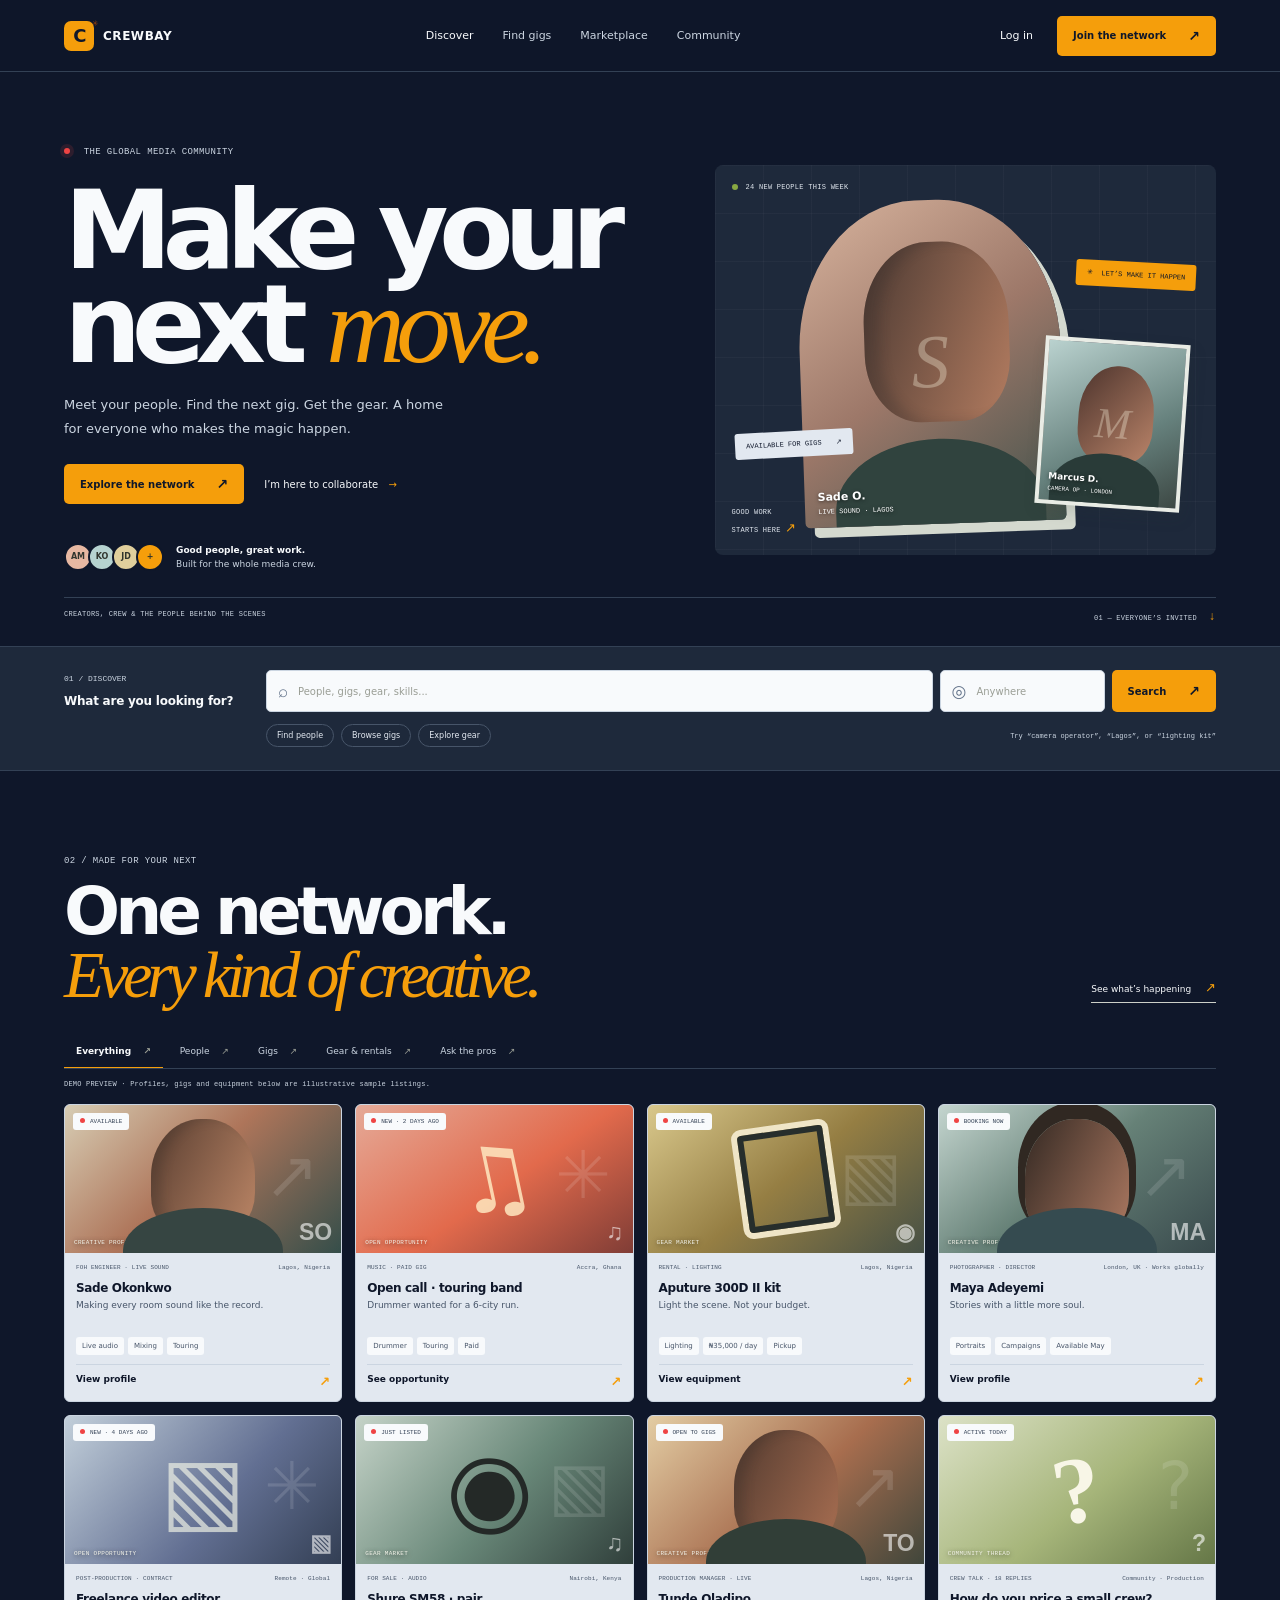
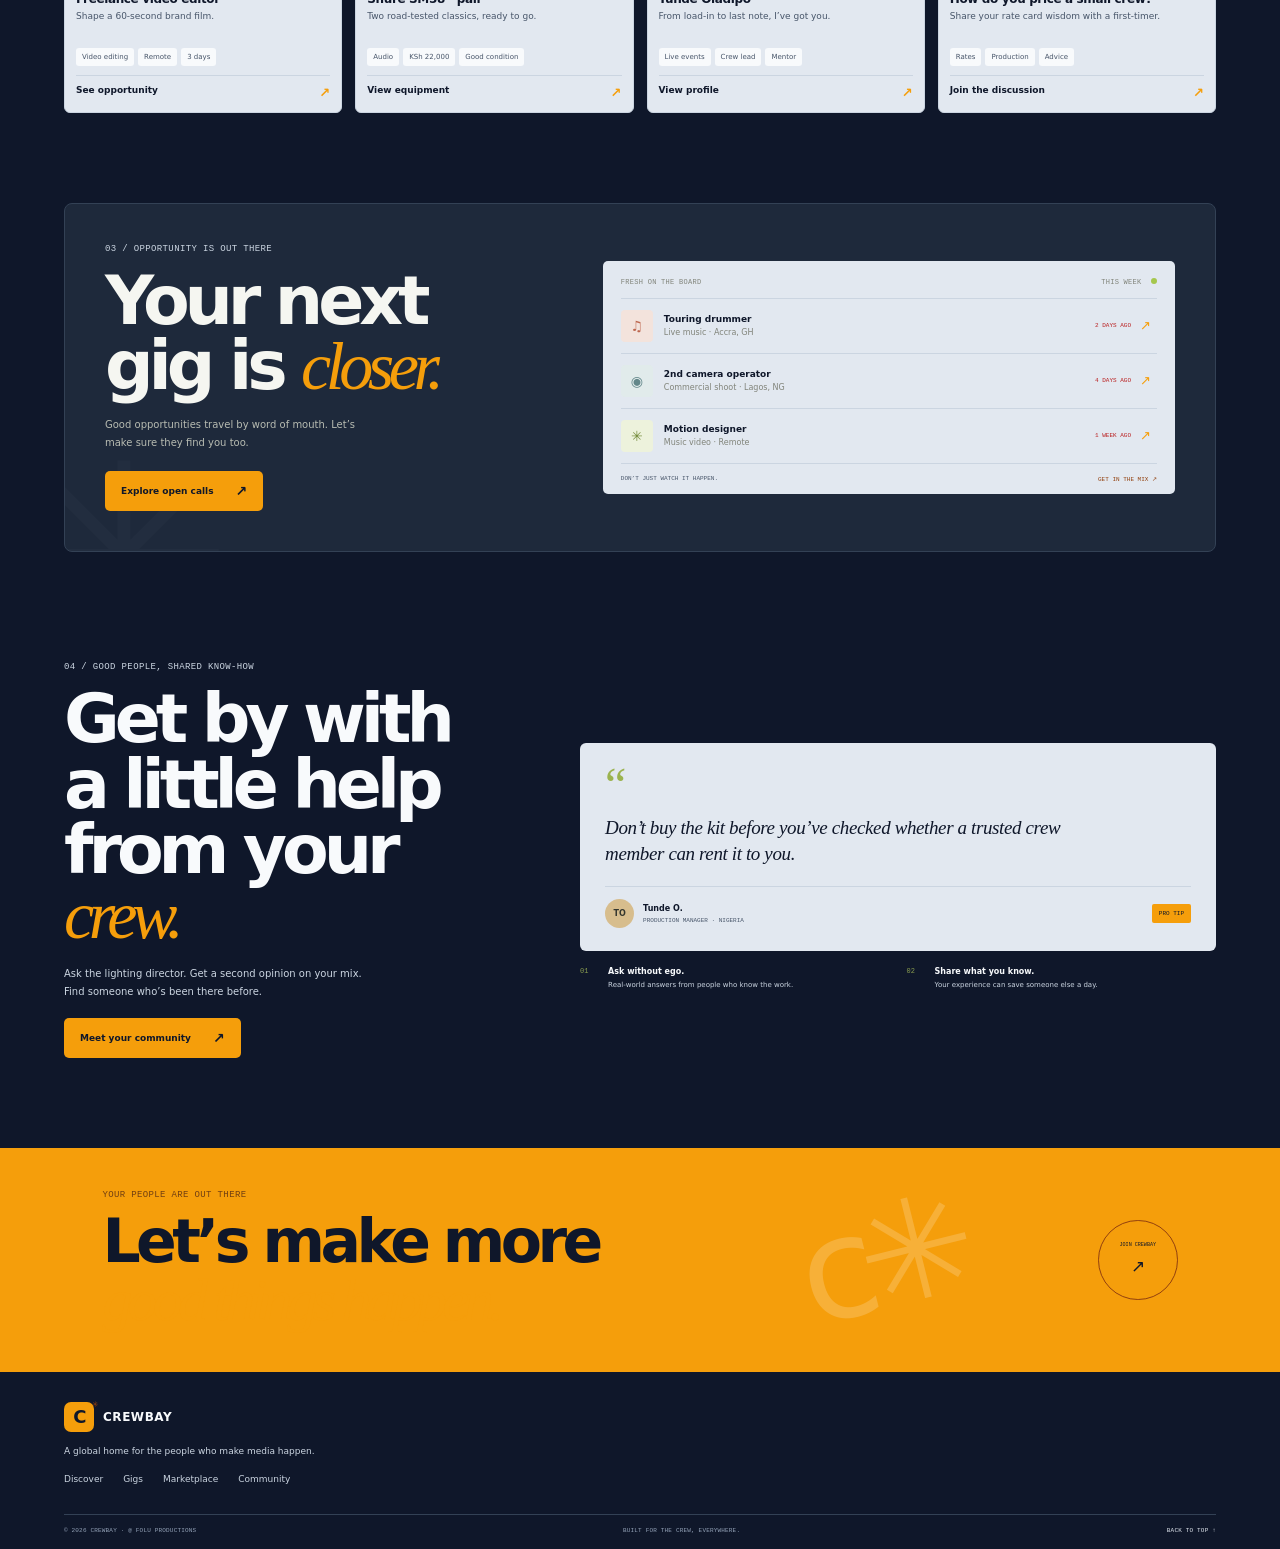
==== commit bf0fa0d4: "Apply CREWBAY slate and amber color palette Co-authored-by: arena-agent <297053741+arena-agent@users" ====
--- a/index.html
+++ b/index.html
@@ -2,7 +2,7 @@
 <html lang="en">
 <head>
   <meta charset="utf-8"><meta name="viewport" content="width=device-width, initial-scale=1">
-  <meta name="theme-color" content="#f6f6f2"><meta name="description" content="Crewbay is a global network for media professionals to meet collaborators, find gigs, trade equipment and share expertise.">
+  <meta name="theme-color" content="#0F172A"><meta name="description" content="Crewbay is a global network for media professionals to meet collaborators, find gigs, trade equipment and share expertise.">
   <meta http-equiv="Content-Security-Policy" content="default-src 'self'; script-src 'self'; style-src 'self'; img-src 'self' data:; font-src 'self'; connect-src 'self'; object-src 'none'; base-uri 'self'; form-action 'self'">
   <title>Crewbay — Find your people. Make your next.</title>
   <link rel="stylesheet" href="styles.css">
--- a/styles.css
+++ b/styles.css
@@ -1,5 +1,5 @@
 /* CREWBAY — minimal, responsive design system */
-:root{--bg:#f8f9f6;--surface:#fff;--ink:#171a16;--muted:#747971;--line:#e7e9e3;--accent:#c8f45b;--dark:#172018;--radius:8px;--sans:Inter,ui-sans-serif,system-ui,-apple-system,BlinkMacSystemFont,"Segoe UI",sans-serif;--mono:ui-monospace,SFMono-Regular,Menlo,monospace}*{box-sizing:border-box}.sr-only{position:absolute;width:1px;height:1px;padding:0;margin:-1px;overflow:hidden;clip:rect(0,0,0,0);white-space:nowrap;border:0}html{scroll-behavior:smooth}body{margin:0;background:var(--bg);color:var(--ink);font-family:var(--sans);-webkit-font-smoothing:antialiased}button,input,select{font:inherit}button,a{-webkit-tap-highlight-color:transparent}a{color:inherit}.skip-link{position:absolute;top:-50px;left:16px;z-index:30;padding:10px 14px;background:var(--accent);border-radius:4px}.skip-link:focus{top:12px}.header{height:72px;padding:0 max(5vw,24px);display:flex;align-items:center;justify-content:space-between;border-bottom:1px solid var(--line);background:rgba(248,249,246,.92);position:sticky;top:0;z-index:10;backdrop-filter:blur(12px)}.brand{display:flex;align-items:center;gap:9px;text-decoration:none}.brand-symbol{height:30px;width:30px;background:var(--accent);border-radius:7px;display:grid;place-items:center;font-size:18px;font-weight:750;letter-spacing:-.1em;position:relative}.brand-symbol span{position:absolute;right:-3px;top:-2px;font-size:8px;color:#607d28}.brand-name{font-size:12px;font-weight:800;letter-spacing:.045em}.brand-name span{display:block;font:8px var(--mono);color:var(--muted);letter-spacing:.08em}.main-nav{display:flex;gap:29px}.main-nav a{text-decoration:none;font-size:11px;color:#686e64;transition:color .2s}.main-nav a:hover,.main-nav a.current{color:var(--ink)}.header-actions{display:flex;align-items:center;gap:18px}.login-button,.text-button{border:0;background:transparent;color:var(--ink);font-size:11px;cursor:pointer}.button{border:0;border-radius:5px;padding:12px 16px;display:inline-flex;align-items:center;justify-content:center;gap:22px;text-decoration:none;font-size:10px;font-weight:650;cursor:pointer;transition:background .2s,transform .2s}.button:hover{transform:translateY(-1px)}.button-dark{background:var(--dark);color:white}.button-dark:hover{background:#2c372d}.button-lime{background:var(--accent);color:var(--ink)}.button-lime:hover{background:#b9e94c}.button span{font-size:14px}.mobile-menu{display:none;border:0;background:none;padding:8px}.mobile-menu span{width:20px;height:1px;background:var(--ink);display:block;margin:4px}
+:root{--bg:#0F172A;--surface:#E2E8F0;--ink:#F8FAFC;--muted:#94A3B8;--line:#334155;--accent:#F59E0B;--accent-hover:#D97706;--alert:#EF4444;--dark:#1E293B;--radius:8px;--sans:Inter,ui-sans-serif,system-ui,-apple-system,BlinkMacSystemFont,"Segoe UI",sans-serif;--mono:ui-monospace,SFMono-Regular,Menlo,monospace}*{box-sizing:border-box}.sr-only{position:absolute;width:1px;height:1px;padding:0;margin:-1px;overflow:hidden;clip:rect(0,0,0,0);white-space:nowrap;border:0}html{scroll-behavior:smooth}body{margin:0;background:var(--bg);color:var(--ink);font-family:var(--sans);-webkit-font-smoothing:antialiased}button,input,select{font:inherit}button,a{-webkit-tap-highlight-color:transparent}a{color:inherit}.skip-link{position:absolute;top:-50px;left:16px;z-index:30;padding:10px 14px;background:var(--accent);border-radius:4px}.skip-link:focus{top:12px}.header{height:72px;padding:0 max(5vw,24px);display:flex;align-items:center;justify-content:space-between;border-bottom:1px solid var(--line);background:rgba(248,249,246,.92);position:sticky;top:0;z-index:10;backdrop-filter:blur(12px)}.brand{display:flex;align-items:center;gap:9px;text-decoration:none}.brand-symbol{height:30px;width:30px;background:var(--accent);border-radius:7px;display:grid;place-items:center;font-size:18px;font-weight:750;letter-spacing:-.1em;position:relative}.brand-symbol span{position:absolute;right:-3px;top:-2px;font-size:8px;color:#607d28}.brand-name{font-size:12px;font-weight:800;letter-spacing:.045em}.brand-name span{display:block;font:8px var(--mono);color:var(--muted);letter-spacing:.08em}.main-nav{display:flex;gap:29px}.main-nav a{text-decoration:none;font-size:11px;color:#686e64;transition:color .2s}.main-nav a:hover,.main-nav a.current{color:var(--ink)}.header-actions{display:flex;align-items:center;gap:18px}.login-button,.text-button{border:0;background:transparent;color:var(--ink);font-size:11px;cursor:pointer}.button{border:0;border-radius:5px;padding:12px 16px;display:inline-flex;align-items:center;justify-content:center;gap:22px;text-decoration:none;font-size:10px;font-weight:650;cursor:pointer;transition:background .2s,transform .2s}.button:hover{transform:translateY(-1px)}.button-dark{background:var(--dark);color:white}.button-dark:hover{background:#2c372d}.button-lime{background:var(--accent);color:var(--ink)}.button-lime:hover{background:#b9e94c}.button span{font-size:14px}.mobile-menu{display:none;border:0;background:none;padding:8px}.mobile-menu span{width:20px;height:1px;background:var(--ink);display:block;margin:4px}
 .hero{max-width:1360px;margin:auto;padding:50px max(5vw,24px) 22px}.hero-layout{display:grid;grid-template-columns:1fr .88fr;align-items:center;gap:7%;min-height:475px}.hero-copy{padding:20px 0}.eyebrow,.section-index{font:9px var(--mono);letter-spacing:.04em;color:#7e837a}.live-dot{display:inline-block;width:6px;height:6px;border-radius:50%;background:#90b94a;margin-right:8px;box-shadow:0 0 0 4px #90b94a1c}.hero h1{font-size:clamp(68px,8.5vw,112px);letter-spacing:-.09em;line-height:.86;margin:27px 0 21px;font-weight:650}.hero h1 em,.section-heading h2 em,.opportunity-copy h2 em,.community h2 em,.join-band h2 em,.modal h2 em{font-family:Georgia,serif;font-weight:400;letter-spacing:-.08em}.hero h1 em{color:#718b39}.hero-copy>p{font-size:13px;color:#696e65;line-height:1.8;max-width:390px;margin:0}.hero-actions{display:flex;align-items:center;gap:20px;margin-top:24px}.hero-actions .button{font-size:10px}.text-button{padding:8px 0;font-size:10px}.text-button span{color:#768e3e;margin-left:7px}.member-proof{display:flex;align-items:center;gap:12px;margin-top:39px;color:#7a7e75;font-size:9px;line-height:1.6}.member-proof strong{color:#3f443c;font-size:9px}.avatar-stack{display:flex;padding-left:4px}.av,.avatar{width:28px;height:28px;border-radius:50%;display:grid;place-items:center;border:2px solid var(--bg);font-size:8px;font-weight:700;color:#30352e;margin-left:-4px}.av-one{background:#e7b8a2}.av-two{background:#b6d3d0}.av-three{background:#e0cf9c}.av-four{background:var(--accent)}.hero-visual{height:390px;position:relative;overflow:hidden;background:#e9ece5;border-radius:var(--radius)}.visual-grid{position:absolute;inset:0;background-image:linear-gradient(#fff5 1px,transparent 1px),linear-gradient(90deg,#fff5 1px,transparent 1px);background-size:48px 48px;opacity:.45}.hero-portrait{position:absolute;overflow:hidden;display:flex;align-items:center;justify-content:center}.portrait-main{left:17%;top:9%;width:52%;height:83%;background:linear-gradient(145deg,#d8b49e,#9d7869 50%,#40514b);border-radius:46% 46% 5px 5px;transform:rotate(-2deg);box-shadow:9px 10px 0 #d4d9cf}.portrait-main:before{content:'';position:absolute;width:145px;height:180px;background:linear-gradient(110deg,#4b3932,#b37c60);border-radius:45% 45% 35% 38%;top:13%;left:25%;box-shadow:inset 15px 0 12px #2a28273a}.portrait-main:after{content:'';position:absolute;width:210px;height:140px;background:#30433e;border-radius:50% 50% 0 0;bottom:-17%;left:12%}.portrait-initial{position:absolute;z-index:1;font:italic 76px Georgia;color:#fff7d9;opacity:.32;mix-blend-mode:screen}.portrait-caption{position:absolute;z-index:2;bottom:12px;left:13px;color:white;text-shadow:0 1px 4px #0008}.portrait-caption b,.portrait-caption small{display:block}.portrait-caption b{font-size:11px}.portrait-caption small{font:7px var(--mono);margin-top:4px}.portrait-small{right:6%;bottom:12%;width:29%;height:43%;background:linear-gradient(150deg,#bad2cf,#66817d 60%,#3d4844);border:4px solid #e9ece5;box-shadow:3px 6px 15px #27342d25;transform:rotate(4deg)}.portrait-small:before{content:'';position:absolute;width:75px;height:97px;background:linear-gradient(130deg,#4d342d,#ba8469);border-radius:50% 47% 36% 34%;top:14%;left:25%}.portrait-small:after{content:'';position:absolute;width:110px;height:74px;background:#293b38;border-radius:55% 55% 0 0;bottom:-15%;left:7%}.portrait-small .portrait-initial{font-size:43px}.portrait-small .portrait-caption{left:8px;bottom:8px}.portrait-small .portrait-caption b{font-size:9px}.portrait-small .portrait-caption small{font-size:6px}.visual-note{position:absolute;font:7px/1.65 var(--mono);letter-spacing:.04em;color:#60675d}.note-top{top:17px;left:17px;display:flex;align-items:center;gap:8px}.note-dot{width:6px;height:6px;border-radius:50%;background:#88a842}.note-bottom{bottom:15px;left:17px}.note-bottom span{color:#718738;font-size:13px}.floating-tag{position:absolute;z-index:3;font:7px var(--mono);border-radius:3px}.tag-yellow{top:25%;right:4%;background:var(--accent);padding:9px 11px;transform:rotate(3deg)}.tag-blue{bottom:25%;left:4%;background:#e4eeeb;padding:9px 11px;transform:rotate(-3deg)}.tag-blue span{margin-left:10px}.hero-bottom{border-top:1px solid var(--line);padding-top:12px;display:flex;justify-content:space-between;font:7px var(--mono);letter-spacing:.04em;color:#7c8178}.hero-bottom b{font-size:12px;color:#788e42;margin-left:7px}
 .quick-search{background:#eef0eb;border-block:1px solid #e6e8e1;padding:23px max(5vw,24px);display:grid;grid-template-columns:180px 1fr;gap:12px 22px;align-items:center}.search-label span{font:8px var(--mono);color:#858a80;display:block;margin-bottom:7px}.search-label b{font-size:12px;letter-spacing:-.02em}.search-form{display:flex;gap:7px}.search-input,.location-input{display:flex;align-items:center;background:var(--surface);border:1px solid #e3e6de;border-radius:5px;padding:0 11px;gap:8px;min-width:0}.search-input{flex:1}.location-input{width:165px}.search-input>span,.location-input>span{font-size:17px;color:#858a80}.search-input input,.location-input input{border:0;background:transparent;outline:0;width:100%;font-size:10px;height:40px;color:var(--ink)}.search-input input::placeholder,.location-input input::placeholder{color:#9a9e95}.search-shortcuts{grid-column:2;display:flex;align-items:center;gap:7px}.search-shortcuts button{border:1px solid #dfe2da;background:transparent;border-radius:20px;padding:6px 10px;color:#5d6259;font-size:8px;cursor:pointer}.search-shortcuts button:hover{background:var(--accent);border-color:var(--accent)}.search-shortcuts>span{font:7px var(--mono);color:#8b9086;margin-left:auto}
 .section-wrap{width:min(1280px,calc(100% - 10%));margin-inline:auto}.discover{padding-top:85px;padding-bottom:90px}.section-heading{display:flex;align-items:flex-end;justify-content:space-between;margin-bottom:29px}.section-heading .section-index,.opportunity-copy .section-index,.community .section-index{display:block;margin-bottom:14px}.section-heading h2,.opportunity-copy h2,.community h2,.join-band h2{font-size:clamp(40px,5.4vw,66px);line-height:.96;letter-spacing:-.075em;margin:0;font-weight:620}.section-heading h2 em{color:#718b39}.section-heading>p{font-size:10px;color:#797e74;line-height:1.7}.all-link{font-size:9px;text-decoration:none;border-bottom:1px solid #cdd0c8;padding-bottom:7px;margin-bottom:4px}.all-link span{color:#788e42;margin-left:11px;font-size:13px}.category-row{display:flex;gap:5px;border-bottom:1px solid var(--line);margin-bottom:19px;overflow-x:auto}.category{border:0;background:transparent;color:#757a70;font-size:9px;padding:10px 12px 12px;cursor:pointer;white-space:nowrap;position:relative}.category span{margin-left:9px;color:#999d94}.category.active{color:var(--ink);font-weight:700}.category.active:after{content:'';height:2px;position:absolute;bottom:-1px;left:0;right:0;background:#9eba4a}.sample-note{margin:-8px 0 16px;font:7px var(--mono);letter-spacing:.03em;color:#858a80}.listing-grid{display:grid;grid-template-columns:repeat(4,minmax(0,1fr));gap:13px}.listing-card{background:var(--surface);border:1px solid #e8eae4;border-radius:6px;overflow:hidden;transition:transform .2s,border-color .2s}.listing-card:hover{transform:translateY(-2px);border-color:#d5dec7}.listing-art{height:148px;position:relative;overflow:hidden;display:grid;place-items:center}.person-sade{background:linear-gradient(135deg,#d7cdb4,#ae755a 46%,#354e4a)}.person-maya{background:linear-gradient(140deg,#c4d5cf,#668177 48%,#38494c)}.person-tunde{background:linear-gradient(135deg,#e3cda4,#a76d4e 54%,#40463b)}.person-sade:before,.person-maya:before,.person-tunde:before{content:'';position:absolute;width:104px;height:119px;top:14px;border-radius:48% 47% 38% 36%;background:linear-gradient(115deg,#593e31,#bc8666);box-shadow:inset 10px 0 11px #2d272239}.person-sade:after,.person-maya:after,.person-tunde:after{content:'';position:absolute;width:160px;height:85px;bottom:-40px;border-radius:50% 50% 0 0;background:#364542}.person-maya:before{height:122px;background:linear-gradient(115deg,#342923,#ad7961);box-shadow:0 -10px 0 7px #302822}.person-maya:after{background:#354b50}.person-tunde:before{background:linear-gradient(115deg,#533b30,#a86e51)}.person-tunde:after{background:#313e37}.listing-status{position:absolute;left:8px;top:8px;background:#ffffffed;border-radius:3px;padding:5px 7px;font:6px var(--mono);color:#60645a}.listing-status i{display:inline-block;width:5px;height:5px;border-radius:50%;background:#8bac40;margin-right:5px}.listing-art-label{position:absolute;bottom:7px;left:9px;color:#f3f3e9;font:6px var(--mono);letter-spacing:.05em;text-shadow:0 1px 5px #0009}.listing-monogram{position:absolute;right:9px;bottom:7px;color:#fff9;font:bold 23px Arial}.art-symbol{font-size:66px;color:#ffffff20;position:absolute;right:22px;top:32px}.gig-tour{background:linear-gradient(145deg,#e5aa98,#e26a4c 54%,#803d36)}.gig-tour:after{content:'♫';position:absolute;font-size:90px;color:#ffe8c0;opacity:.85;transform:rotate(-12deg)}.gig-edit{background:linear-gradient(130deg,#c2cfda,#626f92 58%,#333f54)}.gig-edit:after{content:'▧';position:absolute;font-size:90px;color:#edf0e4;opacity:.7}.gear-light{background:linear-gradient(140deg,#d9c88c,#957e43 50%,#465045)}.gear-light:after{content:'';position:absolute;width:74px;height:86px;border:6px solid #272e2c;border-radius:4px;box-shadow:0 0 0 6px #efe5c7;transform:rotate(-8deg)}.gear-mic{background:linear-gradient(130deg,#c5d3c8,#688778 54%,#303f3b)}.gear-mic:after{content:'◉';position:absolute;font-size:100px;color:#242927;transform:rotate(35deg)}.help-card{background:linear-gradient(140deg,#dce2c7,#a6b57a 54%,#657747)}.help-card:after{content:'?';font:bold 95px Georgia;color:#f8f6e7;transform:rotate(-10deg)}.listing-body{padding:11px 11px 12px}.listing-kicker{display:flex;justify-content:space-between;gap:4px;font:6px var(--mono);color:#8b8e83;letter-spacing:.02em}.listing-kicker span:last-child{text-align:right}.listing-body h3{font-size:12px;letter-spacing:-.03em;margin:10px 0 4px}.listing-body>p{min-height:29px;margin:0;font-size:9px;color:#74786f;line-height:1.5}.listing-tags{display:flex;gap:4px;flex-wrap:wrap;margin:9px 0}.listing-tags span{background:#f2f4ef;border-radius:3px;padding:5px 6px;font-size:7px;color:#666a61}.listing-action{border:0;border-top:1px solid #eff0eb;background:transparent;width:100%;padding:9px 0 0;text-align:left;font-size:9px;font-weight:650;cursor:pointer;display:flex;justify-content:space-between}.listing-action span{color:#839a43;font-size:13px}.listing-card[hidden],.listing-grid[hidden]{display:none}.no-results{text-align:center;padding:50px 15px}.no-results>span{font-size:32px;color:#8da83c}.no-results h3{font-size:19px}.no-results p{color:#777;font-size:11px;margin-bottom:19px}
@@ -8,3 +8,82 @@
 @media(max-width:900px){.header{padding-inline:24px}.main-nav{gap:18px}.header-actions{gap:12px}.hero{padding-inline:24px}.hero-layout{gap:5%}.hero h1{font-size:clamp(65px,9vw,92px)}.hero-visual{height:350px}.section-wrap{width:calc(100% - 48px)}.quick-search{padding-inline:24px;grid-template-columns:150px 1fr}.listing-grid{grid-template-columns:repeat(2,minmax(0,1fr))}.listing-art{height:175px}.opportunity-banner{padding:32px;gap:5%}.community{gap:5%}}
 @media(max-width:640px){.header{height:64px;padding:0 16px}.brand-symbol{height:28px;width:28px}.brand-name{font-size:11px}.main-nav{display:none;position:absolute;left:0;right:0;top:63px;background:var(--bg);padding:12px 18px;box-shadow:0 10px 20px #2221;flex-direction:column;gap:0}.main-nav.nav-open{display:flex}.main-nav a{padding:13px 2px;border-bottom:1px solid var(--line);font-size:12px}.header-actions{margin-left:auto;margin-right:5px}.login-button{font-size:9px}.join-button{font-size:8px;padding:9px 10px;gap:8px}.mobile-menu{display:block}.hero{padding:27px 18px 16px}.hero-layout{display:flex;flex-direction:column;align-items:stretch;gap:22px;min-height:0}.hero-copy{padding:11px 0 0}.eyebrow{font-size:7px}.hero h1{font-size:clamp(66px,15vw,90px);margin:21px 0 17px}.hero-copy>p{font-size:11px;max-width:330px}.hero-actions{gap:12px;margin-top:18px}.hero-actions .button{font-size:8px;padding:11px}.text-button{font-size:8px}.member-proof{margin-top:19px}.hero-visual{height:285px}.portrait-main{left:19%;width:50%;height:81%}.portrait-main:before{transform:scale(.84);transform-origin:top center}.portrait-small{width:31%;height:43%}.tag-yellow{right:3%;font-size:6px}.tag-blue{left:3%;font-size:6px}.hero-bottom{font-size:6px;margin-top:14px}.hero-bottom span:first-child{max-width:60%}.quick-search{padding:20px 17px;display:block}.search-label{margin-bottom:10px}.search-label b{font-size:11px}.search-form{display:grid;grid-template-columns:1fr 100px;gap:6px}.search-input{grid-column:1/-1}.search-input input,.location-input input{height:38px}.location-input{width:auto}.search-form>.button{font-size:9px}.search-shortcuts{margin-top:10px;overflow:auto}.search-shortcuts>span{display:none}.search-shortcuts button{white-space:nowrap;font-size:7px}.section-wrap{width:calc(100% - 36px)}.discover{padding-top:63px;padding-bottom:69px}.section-heading{display:block;margin-bottom:21px}.section-heading h2,.opportunity-copy h2,.community h2{font-size:46px}.section-heading>p{font-size:9px;margin:12px 0}.all-link{display:inline-block;font-size:8px}.category-row{gap:1px;margin-right:-18px}.category{padding:9px 8px 11px;font-size:8px}.category span{margin-left:5px}.listing-grid{grid-template-columns:1fr 1fr;gap:8px}.listing-art{height:120px}.listing-body{padding:8px}.listing-kicker{font-size:5.5px;flex-direction:column;gap:3px}.listing-kicker span:last-child{text-align:left}.listing-body h3{font-size:10px;margin:9px 0 4px}.listing-body>p{font-size:7px;min-height:32px}.listing-tags{gap:3px;margin:7px 0}.listing-tags span{font-size:6px;padding:4px}.listing-status{top:5px;left:5px;font-size:5px;padding:4px 5px}.listing-art-label{font-size:5px;left:6px}.listing-monogram{font-size:18px;right:6px}.listing-action{font-size:7px;padding-top:7px}.opportunities{padding-bottom:64px}.opportunity-banner{padding:24px 16px;display:block}.opportunity-copy>p{font-size:8px;margin:12px 0}.opportunity-copy .button{font-size:8px;padding:10px}.gig-board{padding:12px 10px 0;margin-top:21px}.board-head{font-size:6px}.gig-row{grid-template-columns:28px 1fr auto 12px;gap:5px;padding:10px 0}.gig-icon{width:26px;height:26px}.gig-row b{font-size:7px}.gig-row small{font-size:6px}.gig-date{font-size:5px}.board-footer{font-size:5px}.community{padding-top:9px;padding-bottom:65px;display:block}.community h2{font-size:46px}.community-left>p{font-size:8px}.community-left .button{font-size:8px;padding:10px}.community-right{padding-top:21px}.quote-card{padding:17px}.quote-card blockquote{font-size:16px}.community-perks{gap:9px}.community-perks b{font-size:7px}.community-perks small{font-size:6px}.join-band{padding:30px 17px;gap:12px}.join-band h2{font-size:35px}.join-band .section-index{font-size:6px}.join-round{width:78px;height:78px;flex-shrink:0;font-size:5px}.join-round span{font-size:13px}.join-decoration{font-size:75px;right:25%}.footer{padding:24px 17px 12px}.footer>p{font-size:7px}.footer nav{gap:12px;flex-wrap:wrap;margin:16px 0 23px}.footer nav a{font-size:7px}.footer-bottom{display:grid;grid-template-columns:1fr 1fr;gap:9px;font-size:5px}.footer-bottom span:nth-child(2),.footer-bottom a{text-align:right}.modal-content{padding:27px 20px}.modal h2{font-size:46px}}
 @media(prefers-reduced-motion:reduce){*,*::before,*::after{scroll-behavior:auto!important;transition-duration:.01ms!important;animation-duration:.01ms!important;animation-iteration-count:1!important}}
+
+/* Palette application: slate foundations, amber primary actions, restrained red alerts. */
+body{background:var(--bg);color:var(--ink)}
+.header{background:rgba(15,23,42,.94);border-color:var(--line)}
+.brand-symbol span{color:#92400e}
+.main-nav a{color:#CBD5E1}
+.main-nav a:hover,.main-nav a.current{color:var(--ink)}
+.button-dark{background:var(--accent);color:#0F172A}
+.button-dark:hover{background:var(--accent-hover);color:#0F172A}
+.button-lime{background:var(--accent);color:#0F172A}
+.button-lime:hover{background:var(--accent-hover);color:#0F172A}
+.skip-link{color:#0F172A}
+.eyebrow,.section-index{color:#CBD5E1}
+.live-dot{background:var(--alert);box-shadow:0 0 0 4px #EF444422}
+.hero h1 em,.section-heading h2 em,.community h2 em,.text-button span,.note-bottom span,.hero-bottom b,.all-link span,.listing-action span,.gig-arrow{color:var(--accent)}
+.hero-copy>p,.member-proof,.hero-bottom{color:#CBD5E1}
+.member-proof strong{color:var(--ink)}
+.hero-visual{background:#1E293B}
+.visual-grid{background-image:linear-gradient(#F8FAFC12 1px,transparent 1px),linear-gradient(90deg,#F8FAFC12 1px,transparent 1px)}
+.visual-note{color:#E2E8F0}
+.tag-yellow{background:var(--accent);color:#0F172A}
+.tag-blue{background:#E2E8F0;color:#0F172A}
+.quick-search{background:#1E293B;border-color:var(--line)}
+.search-label span,.search-shortcuts>span,.section-heading>p,.category,.sample-note{color:#CBD5E1}
+.search-label b{color:var(--ink)}
+.search-input,.location-input{background:#F8FAFC;border-color:#CBD5E1}
+.search-input input,.location-input input{color:#0F172A}
+.search-input>span,.location-input>span{color:#64748B}
+.search-shortcuts button{color:#E2E8F0;border-color:#475569}
+.search-shortcuts button:hover{background:var(--accent);border-color:var(--accent);color:#0F172A}
+.category-row{border-color:var(--line)}
+.category.active{color:var(--ink)}
+.category.active:after{background:var(--accent)}
+.listing-card{background:#E2E8F0;color:#0F172A;border-color:#CBD5E1}
+.listing-card:hover{border-color:var(--accent)}
+.listing-kicker,.listing-body>p,.listing-tags span{color:#475569}
+.listing-body h3,.listing-action{color:#0F172A}
+.listing-tags span{background:#F8FAFC}
+.listing-action{border-color:#CBD5E1}
+.listing-status{background:#F8FAFC;color:#334155}
+.listing-status i{background:var(--alert)}
+.sample-note{color:#CBD5E1}
+.no-results p{color:#CBD5E1}
+.opportunity-banner{background:#1E293B;border:1px solid #334155}
+.opportunity-copy .section-index{color:#CBD5E1}
+.opportunity-copy h2 em,.join-band h2 em{color:var(--accent)}
+.gig-board{background:#E2E8F0;color:#0F172A}
+.gig-row{border-color:#CBD5E1}
+.gig-date{color:#B91C1C}
+.board-footer{border-color:#CBD5E1;color:#475569}
+.board-footer a{color:#92400e}
+.community{color:var(--ink)}
+.community-left>p,.community-perks small{color:#CBD5E1}
+.quote-card{background:#E2E8F0;color:#0F172A}
+.quote-person{border-color:#CBD5E1}
+.quote-person small{color:#475569}
+.pro-badge{background:var(--accent);color:#0F172A}
+.community-perks b{color:var(--ink)}
+.join-band{background:var(--accent);color:#0F172A}
+.join-band .section-index{color:#713f12}
+.join-round{border-color:#92400e;color:#0F172A}
+.join-round:hover{background:#0F172A;color:#F8FAFC}
+.join-decoration{color:#ffffff30}
+.footer{background:#0F172A;color:#F8FAFC}
+.footer>p,.footer nav a{color:#CBD5E1}
+.footer nav a:hover{color:var(--accent)}
+.footer-bottom{border-color:#334155;color:#94A3B8}
+.footer-bottom a{color:#E2E8F0}
+.modal{background:#E2E8F0;color:#0F172A}
+.modal-description,.success-message p{color:#475569}
+.modal-content input,.modal-content select{background:#F8FAFC;border-color:#CBD5E1;color:#0F172A}
+.modal h2 em{color:#D97706}
+.modal-close{background:#CBD5E1;color:#0F172A}
+.form-note{color:#64748B}
+.success-message>span{color:#D97706}
+.button:focus-visible,.login-button:focus-visible,.text-button:focus-visible,.category:focus-visible,.listing-action:focus-visible,.mobile-menu:focus-visible,.modal-close:focus-visible,.join-round:focus-visible,a:focus-visible,input:focus-visible,select:focus-visible{outline:2px solid var(--alert);outline-offset:3px}
+.brand-symbol{color:#0F172A}
+.no-results>span{color:var(--accent)}
+.modal-content>.section-index{color:#475569}
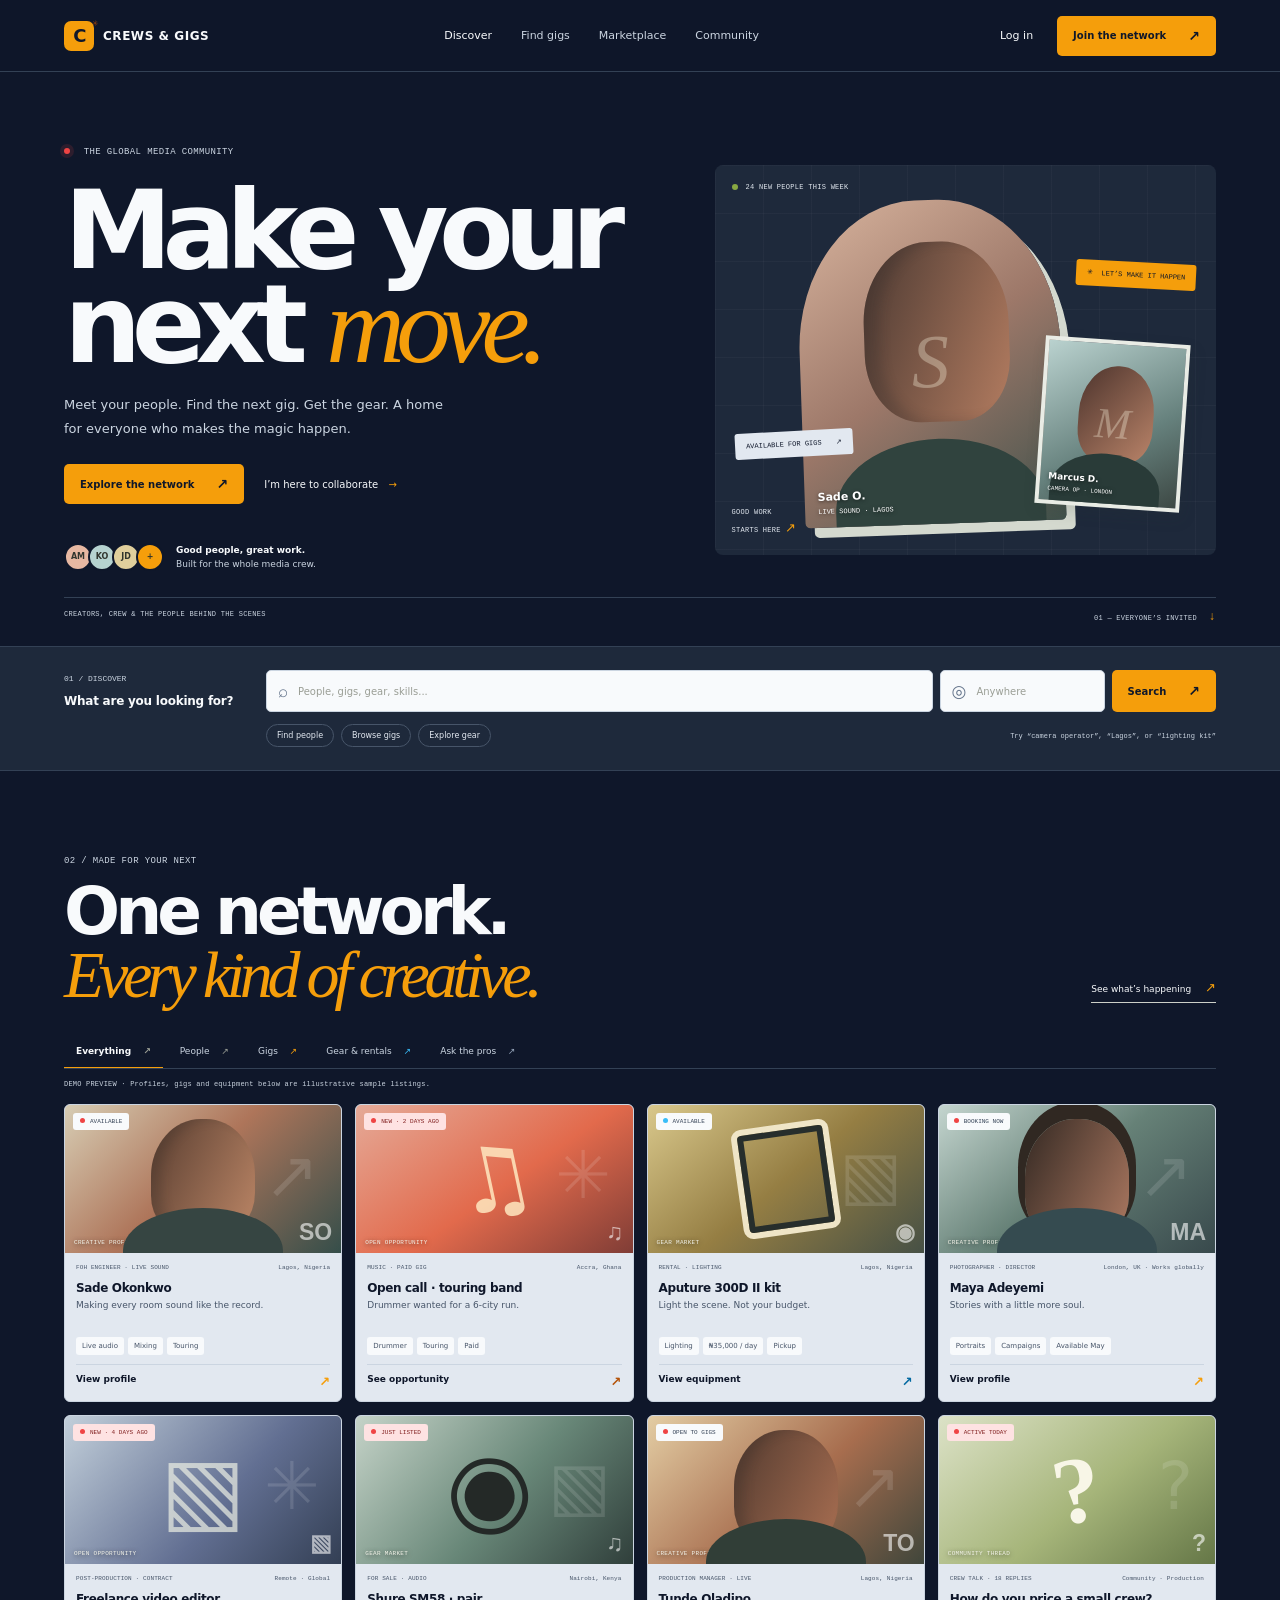
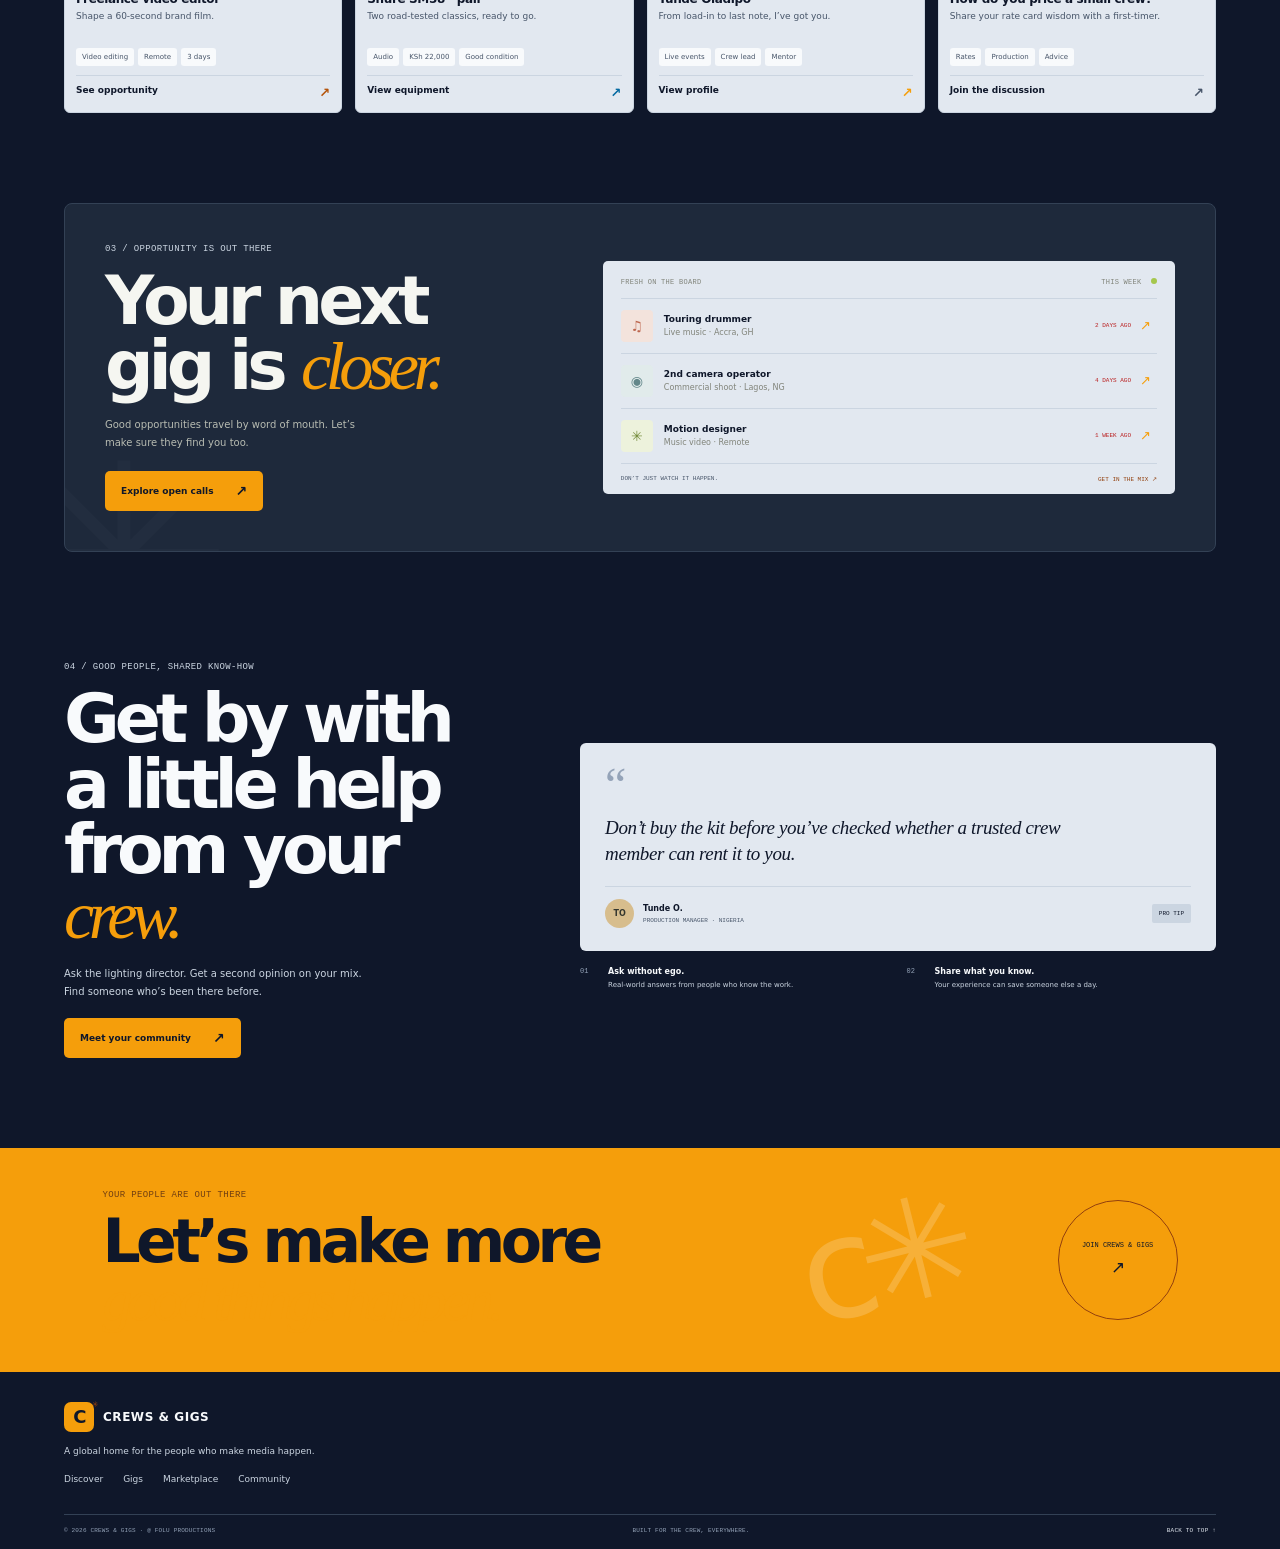
==== commit 09b55c9a: "Rename product to Crews and Gigs Co-authored-by: arena-agent <297053741+arena-agent@users.noreply.gi" ====
--- a/index.html
+++ b/index.html
@@ -2,14 +2,14 @@
 <html lang="en">
 <head>
   <meta charset="utf-8"><meta name="viewport" content="width=device-width, initial-scale=1">
-  <meta name="theme-color" content="#0F172A"><meta name="description" content="Crewbay is a global network for media professionals to meet collaborators, find gigs, trade equipment and share expertise.">
+  <meta name="theme-color" content="#0F172A"><meta name="description" content="Crews &amp; Gigs is a global network for media professionals to meet collaborators, find gigs, trade equipment and share expertise.">
   <meta http-equiv="Content-Security-Policy" content="default-src 'self'; script-src 'self'; style-src 'self'; img-src 'self' data:; font-src 'self'; connect-src 'self'; object-src 'none'; base-uri 'self'; form-action 'self'">
-  <title>Crewbay — Find your people. Make your next.</title>
+  <title>Crews &amp; Gigs — Find your people. Make your next.</title>
   <link rel="stylesheet" href="styles.css">
 </head>
 <body>
   <a class="skip-link" href="#main">Skip to content</a>
-  <header class="header"><a href="#home" class="brand" aria-label="Crewbay home"><span class="brand-symbol">C<span>✳</span></span><span class="brand-name">CREWBAY</span></a>
+  <header class="header"><a href="#home" class="brand" aria-label="Crews &amp; Gigs home"><span class="brand-symbol">C<span>✳</span></span><span class="brand-name">CREWS &amp; GIGS</span></a>
     <nav class="main-nav" aria-label="Main navigation"><a class="current" href="#discover">Discover</a><a href="#opportunities">Find gigs</a><a href="#marketplace">Marketplace</a><a href="#community">Community</a></nav>
     <div class="header-actions"><button class="login-button" data-open="signin">Log in</button><button class="button button-dark join-button" data-open="join">Join the network <span>↗</span></button><button class="mobile-menu" aria-label="Open menu" aria-expanded="false"><span></span><span></span></button></div>
   </header>
@@ -25,9 +25,9 @@
     </section>
     <section class="opportunities section-wrap" id="opportunities"><div class="opportunity-banner"><div class="opportunity-copy"><span class="section-index">03 / OPPORTUNITY IS OUT THERE</span><h2>Your next<br>gig is <em>closer.</em></h2><p>Good opportunities travel by word of mouth. Let’s make sure they find you too.</p><a class="button button-lime" href="#discover" data-set-filter="gigs">Explore open calls <span>↗</span></a></div><div class="gig-board"><div class="board-head"><span>FRESH ON THE BOARD</span><span>THIS WEEK <i></i></span></div><a class="gig-row" href="#discover" data-set-filter="gigs"><span class="gig-icon icon-coral">♫</span><span><b>Touring drummer</b><small>Live music · Accra, GH</small></span><span class="gig-date">2 DAYS AGO</span><span class="gig-arrow">↗</span></a><a class="gig-row" href="#discover" data-set-filter="gigs"><span class="gig-icon icon-blue">◉</span><span><b>2nd camera operator</b><small>Commercial shoot · Lagos, NG</small></span><span class="gig-date">4 DAYS AGO</span><span class="gig-arrow">↗</span></a><a class="gig-row" href="#discover" data-set-filter="gigs"><span class="gig-icon icon-lime">✳</span><span><b>Motion designer</b><small>Music video · Remote</small></span><span class="gig-date">1 WEEK AGO</span><span class="gig-arrow">↗</span></a><div class="board-footer"><span>DON’T JUST WATCH IT HAPPEN.</span><a href="#discover" data-set-filter="gigs">GET IN THE MIX ↗</a></div></div></div></section>
     <section class="community section-wrap" id="community"><div class="community-left"><span class="section-index">04 / GOOD PEOPLE, SHARED KNOW-HOW</span><h2>Get by with<br>a little help<br>from your <em>crew.</em></h2><p>Ask the lighting director. Get a second opinion on your mix. Find someone who’s been there before.</p><button class="button button-dark" data-open="join">Meet your community <span>↗</span></button></div><div class="community-right"><article class="quote-card"><div class="quote-mark">“</div><blockquote>Don’t buy the kit before you’ve checked whether a trusted crew member can rent it to you.</blockquote><div class="quote-person"><span class="avatar quote-avatar">TO</span><span><b>Tunde O.</b><small>PRODUCTION MANAGER · NIGERIA</small></span><span class="pro-badge">PRO TIP</span></div></article><div class="community-perks"><div><span>01</span><b>Ask without ego.</b><small>Real-world answers from people who know the work.</small></div><div><span>02</span><b>Share what you know.</b><small>Your experience can save someone else a day.</small></div></div></div></section>
-    <section class="join-band"><div><span class="section-index">YOUR PEOPLE ARE OUT THERE</span><h2>Let’s make more<br><em>good things happen.</em></h2></div><button class="join-round" data-open="join" aria-label="Join Crewbay">JOIN CREWBAY <span>↗</span></button><div class="join-decoration" aria-hidden="true">c✳</div></section>
+    <section class="join-band"><div><span class="section-index">YOUR PEOPLE ARE OUT THERE</span><h2>Let’s make more<br><em>good things happen.</em></h2></div><button class="join-round" data-open="join" aria-label="Join Crews &amp; Gigs">JOIN CREWS &amp; GIGS <span>↗</span></button><div class="join-decoration" aria-hidden="true">c✳</div></section>
   </main>
-  <footer class="footer"><a href="#home" class="brand"><span class="brand-symbol">C<span>✳</span></span><span class="brand-name">CREWBAY</span></a><p>A global home for the people who make media happen.</p><nav aria-label="Footer navigation"><a href="#discover">Discover</a><a href="#opportunities">Gigs</a><a href="#marketplace">Marketplace</a><a href="#community">Community</a></nav><div class="footer-bottom"><span>© <span id="year"></span> CREWBAY · @ FOLU PRODUCTIONS</span><span>BUILT FOR THE CREW, EVERYWHERE.</span><a href="#home">BACK TO TOP ↑</a></div></footer>
-  <dialog class="modal" id="signup-modal" aria-labelledby="modal-title"><form method="dialog" class="modal-close-form"><button class="modal-close" aria-label="Close dialog">×</button></form><div class="modal-content"><span class="section-index">CREWBAY · YOUR NEXT STARTS HERE</span><h2 id="modal-title">Find your<br><em>people.</em></h2><p class="modal-description">One network for creators, crew, and everyone behind the scenes.</p><form id="signup-form"><label>Your name<input required name="name" autocomplete="name" placeholder="What should we call you?"></label><label>Email address<input required type="email" name="email" autocomplete="email" placeholder="you@example.com"></label><label>I’m a…<select required name="role"><option value="" disabled selected>Choose your corner of media</option><option>Musician / performer</option><option>Live production crew</option><option>Audio / AV professional</option><option>Photographer / videographer</option><option>Designer / editor</option><option>Equipment owner / renter</option><option>Producer / looking to hire</option><option>Something else in media</option></select></label><button type="submit" class="button button-dark modal-submit">Request an invite <span>↗</span></button><small class="form-note">Prototype preview — your details stay in this browser session.</small></form><div class="success-message" id="success-message" hidden><span>✳</span><h3>You’re on the list.</h3><p>This is a working prototype. The full community signup will be connected when the platform backend is ready.</p><button class="button button-dark" id="done-button">Sounds good</button></div></div></dialog>
+  <footer class="footer"><a href="#home" class="brand"><span class="brand-symbol">C<span>✳</span></span><span class="brand-name">CREWS &amp; GIGS</span></a><p>A global home for the people who make media happen.</p><nav aria-label="Footer navigation"><a href="#discover">Discover</a><a href="#opportunities">Gigs</a><a href="#marketplace">Marketplace</a><a href="#community">Community</a></nav><div class="footer-bottom"><span>© <span id="year"></span> CREWS &amp; GIGS · @ FOLU PRODUCTIONS</span><span>BUILT FOR THE CREW, EVERYWHERE.</span><a href="#home">BACK TO TOP ↑</a></div></footer>
+  <dialog class="modal" id="signup-modal" aria-labelledby="modal-title"><form method="dialog" class="modal-close-form"><button class="modal-close" aria-label="Close dialog">×</button></form><div class="modal-content"><span class="section-index">CREWS &amp; GIGS · YOUR NEXT STARTS HERE</span><h2 id="modal-title">Find your<br><em>people.</em></h2><p class="modal-description">One network for creators, crew, and everyone behind the scenes.</p><form id="signup-form"><label>Your name<input required name="name" autocomplete="name" placeholder="What should we call you?"></label><label>Email address<input required type="email" name="email" autocomplete="email" placeholder="you@example.com"></label><label>I’m a…<select required name="role"><option value="" disabled selected>Choose your corner of media</option><option>Musician / performer</option><option>Live production crew</option><option>Audio / AV professional</option><option>Photographer / videographer</option><option>Designer / editor</option><option>Equipment owner / renter</option><option>Producer / looking to hire</option><option>Something else in media</option></select></label><button type="submit" class="button button-dark modal-submit">Request an invite <span>↗</span></button><small class="form-note">Prototype preview — your details stay in this browser session.</small></form><div class="success-message" id="success-message" hidden><span>✳</span><h3>You’re on the list.</h3><p>This is a working prototype. The full community signup will be connected when the platform backend is ready.</p><button class="button button-dark" id="done-button">Sounds good</button></div></div></dialog>
   <script src="script.js" defer></script>
 </body></html>
--- a/styles.css
+++ b/styles.css
@@ -1,4 +1,4 @@
-/* CREWBAY — minimal, responsive design system */
+/* Crews & Gigs — minimal, responsive design system */
 :root{--bg:#0F172A;--surface:#E2E8F0;--ink:#F8FAFC;--muted:#94A3B8;--line:#334155;--accent:#F59E0B;--accent-hover:#D97706;--alert:#EF4444;--dark:#1E293B;--radius:8px;--sans:Inter,ui-sans-serif,system-ui,-apple-system,BlinkMacSystemFont,"Segoe UI",sans-serif;--mono:ui-monospace,SFMono-Regular,Menlo,monospace}*{box-sizing:border-box}.sr-only{position:absolute;width:1px;height:1px;padding:0;margin:-1px;overflow:hidden;clip:rect(0,0,0,0);white-space:nowrap;border:0}html{scroll-behavior:smooth}body{margin:0;background:var(--bg);color:var(--ink);font-family:var(--sans);-webkit-font-smoothing:antialiased}button,input,select{font:inherit}button,a{-webkit-tap-highlight-color:transparent}a{color:inherit}.skip-link{position:absolute;top:-50px;left:16px;z-index:30;padding:10px 14px;background:var(--accent);border-radius:4px}.skip-link:focus{top:12px}.header{height:72px;padding:0 max(5vw,24px);display:flex;align-items:center;justify-content:space-between;border-bottom:1px solid var(--line);background:rgba(248,249,246,.92);position:sticky;top:0;z-index:10;backdrop-filter:blur(12px)}.brand{display:flex;align-items:center;gap:9px;text-decoration:none}.brand-symbol{height:30px;width:30px;background:var(--accent);border-radius:7px;display:grid;place-items:center;font-size:18px;font-weight:750;letter-spacing:-.1em;position:relative}.brand-symbol span{position:absolute;right:-3px;top:-2px;font-size:8px;color:#607d28}.brand-name{font-size:12px;font-weight:800;letter-spacing:.045em}.brand-name span{display:block;font:8px var(--mono);color:var(--muted);letter-spacing:.08em}.main-nav{display:flex;gap:29px}.main-nav a{text-decoration:none;font-size:11px;color:#686e64;transition:color .2s}.main-nav a:hover,.main-nav a.current{color:var(--ink)}.header-actions{display:flex;align-items:center;gap:18px}.login-button,.text-button{border:0;background:transparent;color:var(--ink);font-size:11px;cursor:pointer}.button{border:0;border-radius:5px;padding:12px 16px;display:inline-flex;align-items:center;justify-content:center;gap:22px;text-decoration:none;font-size:10px;font-weight:650;cursor:pointer;transition:background .2s,transform .2s}.button:hover{transform:translateY(-1px)}.button-dark{background:var(--dark);color:white}.button-dark:hover{background:#2c372d}.button-lime{background:var(--accent);color:var(--ink)}.button-lime:hover{background:#b9e94c}.button span{font-size:14px}.mobile-menu{display:none;border:0;background:none;padding:8px}.mobile-menu span{width:20px;height:1px;background:var(--ink);display:block;margin:4px}
 .hero{max-width:1360px;margin:auto;padding:50px max(5vw,24px) 22px}.hero-layout{display:grid;grid-template-columns:1fr .88fr;align-items:center;gap:7%;min-height:475px}.hero-copy{padding:20px 0}.eyebrow,.section-index{font:9px var(--mono);letter-spacing:.04em;color:#7e837a}.live-dot{display:inline-block;width:6px;height:6px;border-radius:50%;background:#90b94a;margin-right:8px;box-shadow:0 0 0 4px #90b94a1c}.hero h1{font-size:clamp(68px,8.5vw,112px);letter-spacing:-.09em;line-height:.86;margin:27px 0 21px;font-weight:650}.hero h1 em,.section-heading h2 em,.opportunity-copy h2 em,.community h2 em,.join-band h2 em,.modal h2 em{font-family:Georgia,serif;font-weight:400;letter-spacing:-.08em}.hero h1 em{color:#718b39}.hero-copy>p{font-size:13px;color:#696e65;line-height:1.8;max-width:390px;margin:0}.hero-actions{display:flex;align-items:center;gap:20px;margin-top:24px}.hero-actions .button{font-size:10px}.text-button{padding:8px 0;font-size:10px}.text-button span{color:#768e3e;margin-left:7px}.member-proof{display:flex;align-items:center;gap:12px;margin-top:39px;color:#7a7e75;font-size:9px;line-height:1.6}.member-proof strong{color:#3f443c;font-size:9px}.avatar-stack{display:flex;padding-left:4px}.av,.avatar{width:28px;height:28px;border-radius:50%;display:grid;place-items:center;border:2px solid var(--bg);font-size:8px;font-weight:700;color:#30352e;margin-left:-4px}.av-one{background:#e7b8a2}.av-two{background:#b6d3d0}.av-three{background:#e0cf9c}.av-four{background:var(--accent)}.hero-visual{height:390px;position:relative;overflow:hidden;background:#e9ece5;border-radius:var(--radius)}.visual-grid{position:absolute;inset:0;background-image:linear-gradient(#fff5 1px,transparent 1px),linear-gradient(90deg,#fff5 1px,transparent 1px);background-size:48px 48px;opacity:.45}.hero-portrait{position:absolute;overflow:hidden;display:flex;align-items:center;justify-content:center}.portrait-main{left:17%;top:9%;width:52%;height:83%;background:linear-gradient(145deg,#d8b49e,#9d7869 50%,#40514b);border-radius:46% 46% 5px 5px;transform:rotate(-2deg);box-shadow:9px 10px 0 #d4d9cf}.portrait-main:before{content:'';position:absolute;width:145px;height:180px;background:linear-gradient(110deg,#4b3932,#b37c60);border-radius:45% 45% 35% 38%;top:13%;left:25%;box-shadow:inset 15px 0 12px #2a28273a}.portrait-main:after{content:'';position:absolute;width:210px;height:140px;background:#30433e;border-radius:50% 50% 0 0;bottom:-17%;left:12%}.portrait-initial{position:absolute;z-index:1;font:italic 76px Georgia;color:#fff7d9;opacity:.32;mix-blend-mode:screen}.portrait-caption{position:absolute;z-index:2;bottom:12px;left:13px;color:white;text-shadow:0 1px 4px #0008}.portrait-caption b,.portrait-caption small{display:block}.portrait-caption b{font-size:11px}.portrait-caption small{font:7px var(--mono);margin-top:4px}.portrait-small{right:6%;bottom:12%;width:29%;height:43%;background:linear-gradient(150deg,#bad2cf,#66817d 60%,#3d4844);border:4px solid #e9ece5;box-shadow:3px 6px 15px #27342d25;transform:rotate(4deg)}.portrait-small:before{content:'';position:absolute;width:75px;height:97px;background:linear-gradient(130deg,#4d342d,#ba8469);border-radius:50% 47% 36% 34%;top:14%;left:25%}.portrait-small:after{content:'';position:absolute;width:110px;height:74px;background:#293b38;border-radius:55% 55% 0 0;bottom:-15%;left:7%}.portrait-small .portrait-initial{font-size:43px}.portrait-small .portrait-caption{left:8px;bottom:8px}.portrait-small .portrait-caption b{font-size:9px}.portrait-small .portrait-caption small{font-size:6px}.visual-note{position:absolute;font:7px/1.65 var(--mono);letter-spacing:.04em;color:#60675d}.note-top{top:17px;left:17px;display:flex;align-items:center;gap:8px}.note-dot{width:6px;height:6px;border-radius:50%;background:#88a842}.note-bottom{bottom:15px;left:17px}.note-bottom span{color:#718738;font-size:13px}.floating-tag{position:absolute;z-index:3;font:7px var(--mono);border-radius:3px}.tag-yellow{top:25%;right:4%;background:var(--accent);padding:9px 11px;transform:rotate(3deg)}.tag-blue{bottom:25%;left:4%;background:#e4eeeb;padding:9px 11px;transform:rotate(-3deg)}.tag-blue span{margin-left:10px}.hero-bottom{border-top:1px solid var(--line);padding-top:12px;display:flex;justify-content:space-between;font:7px var(--mono);letter-spacing:.04em;color:#7c8178}.hero-bottom b{font-size:12px;color:#788e42;margin-left:7px}
 .quick-search{background:#eef0eb;border-block:1px solid #e6e8e1;padding:23px max(5vw,24px);display:grid;grid-template-columns:180px 1fr;gap:12px 22px;align-items:center}.search-label span{font:8px var(--mono);color:#858a80;display:block;margin-bottom:7px}.search-label b{font-size:12px;letter-spacing:-.02em}.search-form{display:flex;gap:7px}.search-input,.location-input{display:flex;align-items:center;background:var(--surface);border:1px solid #e3e6de;border-radius:5px;padding:0 11px;gap:8px;min-width:0}.search-input{flex:1}.location-input{width:165px}.search-input>span,.location-input>span{font-size:17px;color:#858a80}.search-input input,.location-input input{border:0;background:transparent;outline:0;width:100%;font-size:10px;height:40px;color:var(--ink)}.search-input input::placeholder,.location-input input::placeholder{color:#9a9e95}.search-shortcuts{grid-column:2;display:flex;align-items:center;gap:7px}.search-shortcuts button{border:1px solid #dfe2da;background:transparent;border-radius:20px;padding:6px 10px;color:#5d6259;font-size:8px;cursor:pointer}.search-shortcuts button:hover{background:var(--accent);border-color:var(--accent)}.search-shortcuts>span{font:7px var(--mono);color:#8b9086;margin-left:auto}
@@ -87,3 +87,23 @@
 .brand-symbol{color:#0F172A}
 .no-results>span{color:var(--accent)}
 .modal-content>.section-index{color:#475569}
+
+/* Type-coded accents for opportunity, equipment, community, and urgent/live content. */
+:root{--gig-accent:#F59E0B;--gear-accent:#38BDF8;--community-accent:#94A3B8}
+.category[data-category="gigs"].active:after{background:var(--gig-accent)}
+.category[data-category="gigs"] span{color:var(--gig-accent)}
+.category[data-category="gear"].active:after{background:var(--gear-accent)}
+.category[data-category="gear"] span{color:var(--gear-accent)}
+.category[data-category="help"].active:after{background:var(--community-accent)}
+.category[data-category="help"] span{color:var(--community-accent)}
+.listing-card--gigs .listing-status i{background:var(--gig-accent)}
+.listing-card--gigs .listing-action span{color:#B45309}
+.listing-card--gear .listing-status i{background:var(--gear-accent)}
+.listing-card--gear .listing-action span{color:#0369A1}
+.listing-card--help .listing-status i{background:var(--community-accent)}
+.listing-card--help .listing-action span{color:#475569}
+.listing-card--gigs .listing-action span,.listing-card--gear .listing-action span,.listing-card--help .listing-action span{background:transparent}
+.listing-card .listing-status--urgent{background:#FEE2E2;color:#7F1D1D}
+.listing-card .listing-status--urgent i{background:var(--alert);color:var(--alert)}
+.community .quote-mark,.community-perks span{color:var(--community-accent)}
+.community .pro-badge{background:#CBD5E1;color:#0F172A}
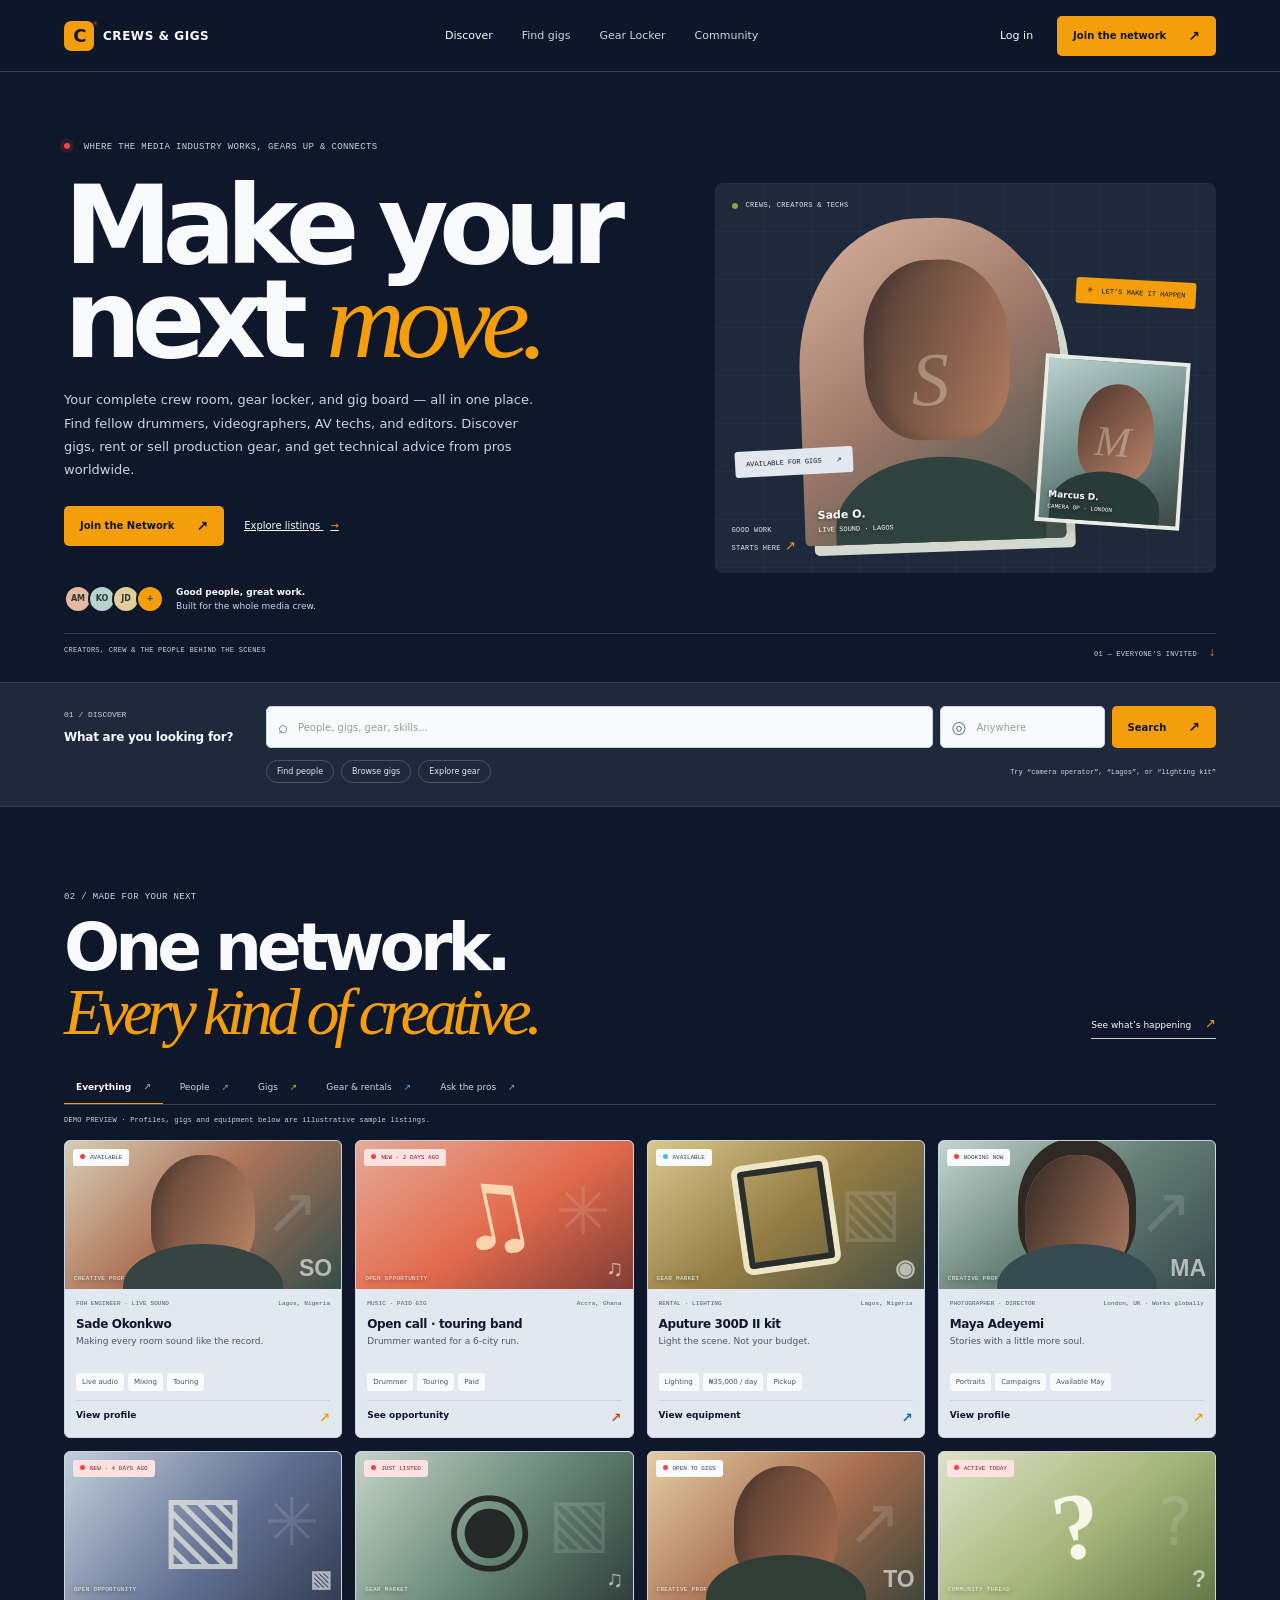
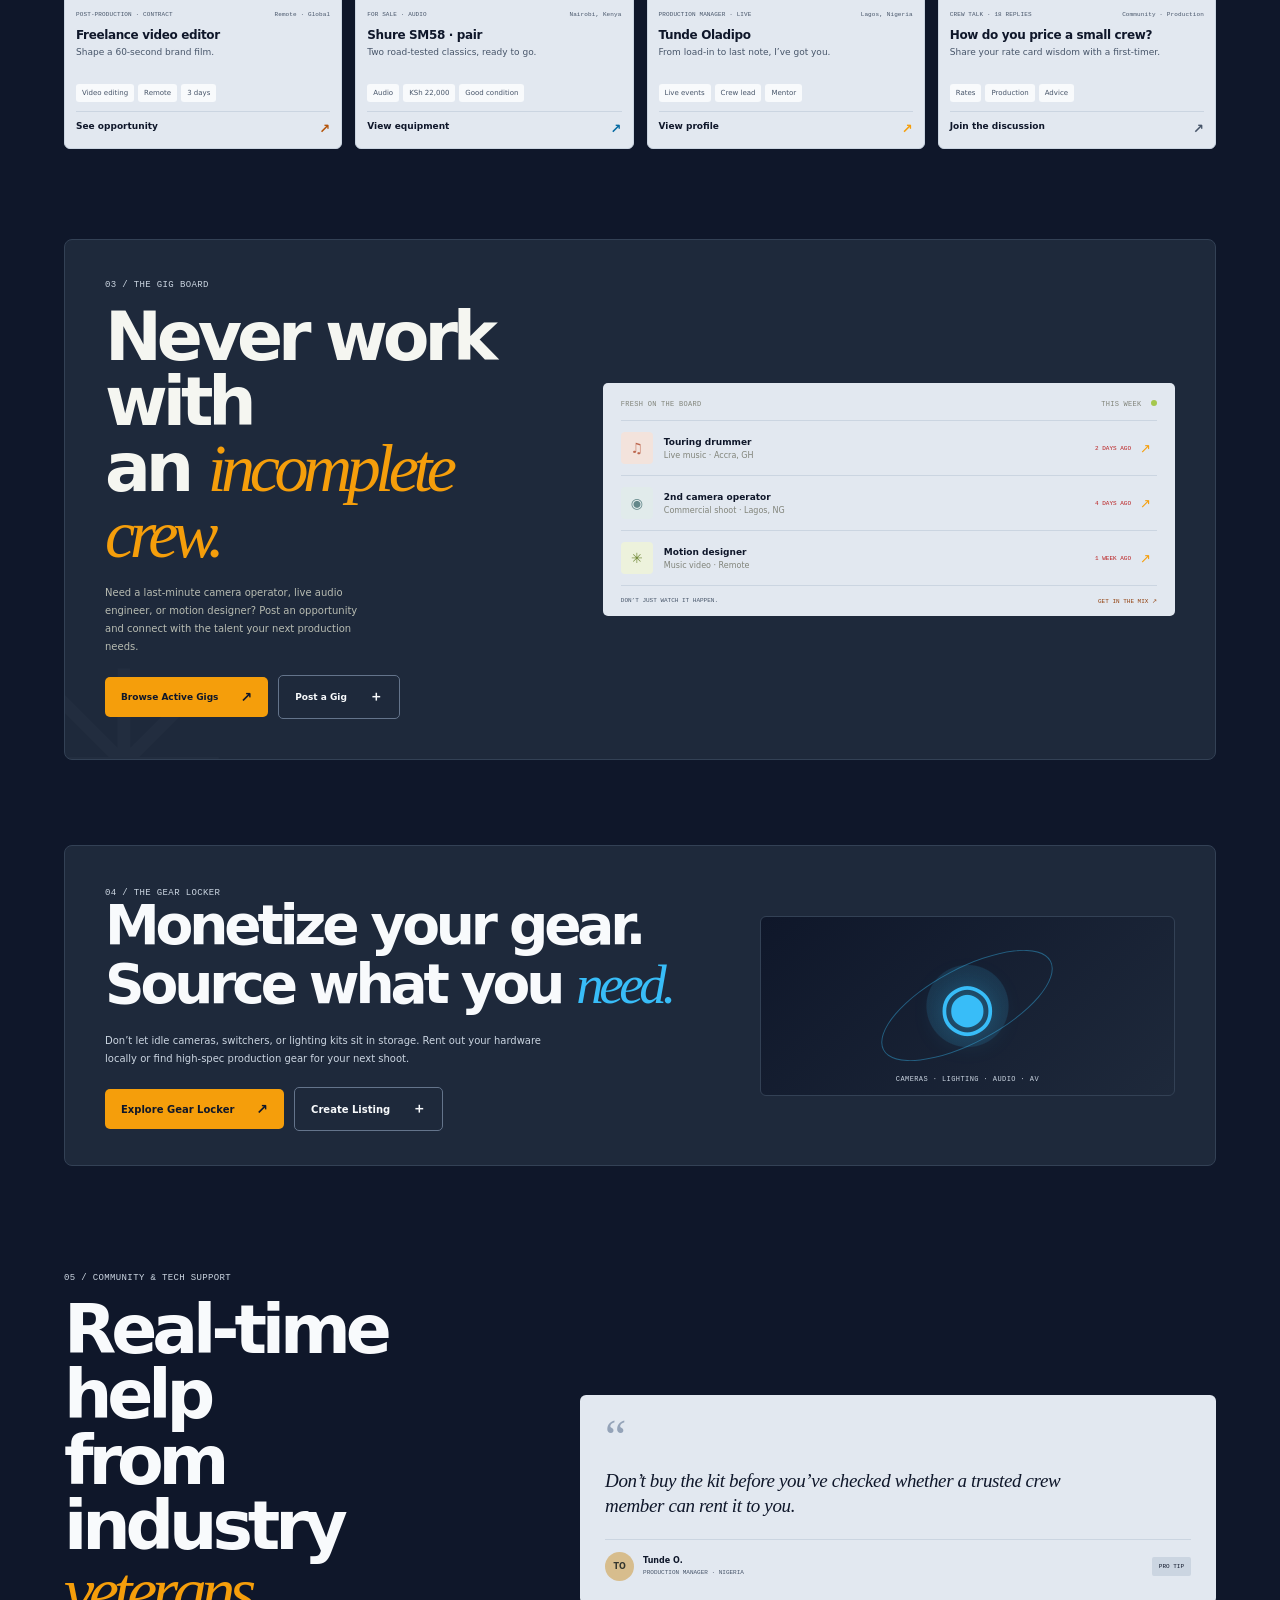
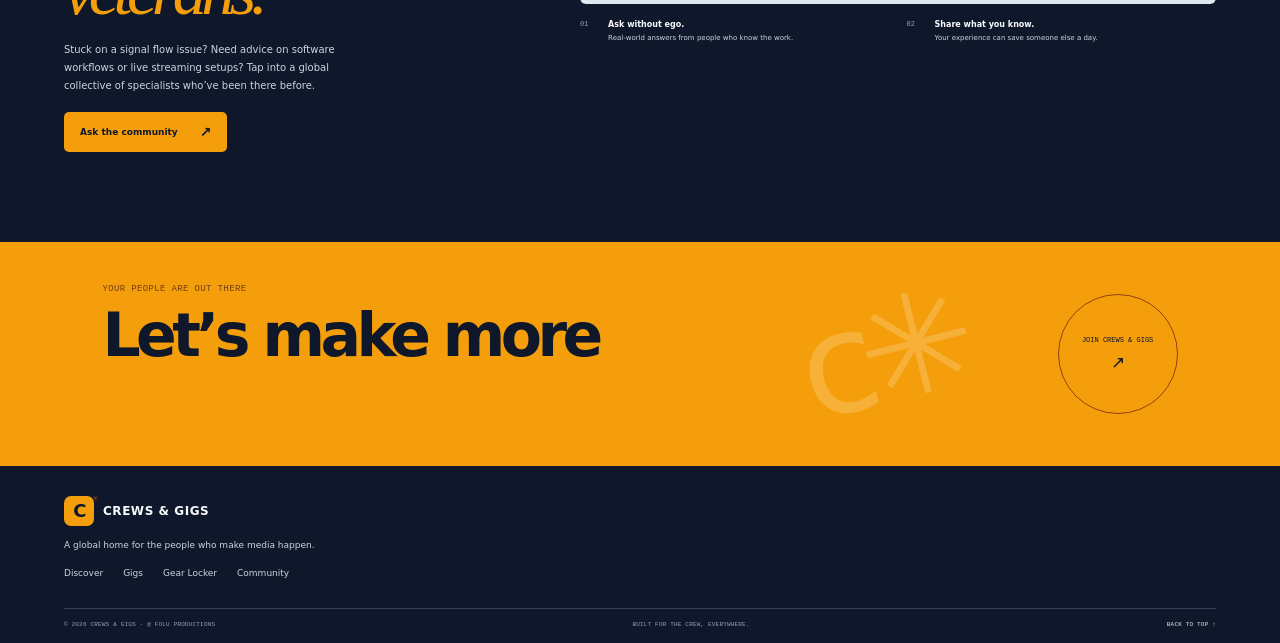
==== commit 474db22e: "Add Crews & Gigs value proposition and launch copy Co-authored-by: arena-agent <297053741+arena-agen" ====
--- a/index.html
+++ b/index.html
@@ -10,12 +10,12 @@
 <body>
   <a class="skip-link" href="#main">Skip to content</a>
   <header class="header"><a href="#home" class="brand" aria-label="Crews &amp; Gigs home"><span class="brand-symbol">C<span>✳</span></span><span class="brand-name">CREWS &amp; GIGS</span></a>
-    <nav class="main-nav" aria-label="Main navigation"><a class="current" href="#discover">Discover</a><a href="#opportunities">Find gigs</a><a href="#marketplace">Marketplace</a><a href="#community">Community</a></nav>
+    <nav class="main-nav" aria-label="Main navigation"><a class="current" href="#discover">Discover</a><a href="#opportunities">Find gigs</a><a href="#gear-locker">Gear Locker</a><a href="#community">Community</a></nav>
     <div class="header-actions"><button class="login-button" data-open="signin">Log in</button><button class="button button-dark join-button" data-open="join">Join the network <span>↗</span></button><button class="mobile-menu" aria-label="Open menu" aria-expanded="false"><span></span><span></span></button></div>
   </header>
   <main id="main">
-    <section class="hero" id="home"><div class="hero-layout"><div class="hero-copy"><div class="eyebrow"><span class="live-dot"></span> THE GLOBAL MEDIA COMMUNITY</div><h1>Make your<br>next <em>move.</em></h1><p>Meet your people. Find the next gig. Get the gear. A home for everyone who makes the magic happen.</p><div class="hero-actions"><a class="button button-lime" href="#discover">Explore the network <span>↗</span></a><button class="text-button" data-open="join">I’m here to collaborate <span>→</span></button></div><div class="member-proof"><div class="avatar-stack"><span class="av av-one">AM</span><span class="av av-two">KO</span><span class="av av-three">JD</span><span class="av av-four">+</span></div><span><strong>Good people, great work.</strong><br>Built for the whole media crew.</span></div></div>
-      <div class="hero-visual"><div class="visual-grid"></div><div class="visual-note note-top"><span class="note-dot"></span> 24 NEW PEOPLE THIS WEEK</div><div class="hero-portrait portrait-main"><span class="portrait-initial">S</span><div class="portrait-caption"><b>Sade O.</b><small>LIVE SOUND · LAGOS</small></div></div><div class="hero-portrait portrait-small"><span class="portrait-initial">M</span><div class="portrait-caption"><b>Marcus D.</b><small>CAMERA OP · LONDON</small></div></div><div class="floating-tag tag-yellow">✳&nbsp; LET’S MAKE IT HAPPEN</div><div class="floating-tag tag-blue">AVAILABLE FOR GIGS <span>↗</span></div><div class="visual-note note-bottom">GOOD WORK<br>STARTS HERE <span>↗</span></div></div></div>
+    <section class="hero" id="home"><div class="hero-layout"><div class="hero-copy"><div class="eyebrow"><span class="live-dot"></span> WHERE THE MEDIA INDUSTRY WORKS, GEARS UP &amp; CONNECTS</div><h1>Make your<br>next <em>move.</em></h1><p class="hero-subtitle">Your complete crew room, gear locker, and gig board — all in one place. Find fellow drummers, videographers, AV techs, and editors. Discover gigs, rent or sell production gear, and get technical advice from pros worldwide.</p><div class="hero-actions"><button class="button button-lime" data-open="join">Join the Network <span>↗</span></button><a class="text-button" href="#discover">Explore listings <span>→</span></a></div><div class="member-proof"><div class="avatar-stack"><span class="av av-one">AM</span><span class="av av-two">KO</span><span class="av av-three">JD</span><span class="av av-four">+</span></div><span><strong>Good people, great work.</strong><br>Built for the whole media crew.</span></div></div>
+      <div class="hero-visual"><div class="visual-grid"></div><div class="visual-note note-top"><span class="note-dot"></span> CREWS, CREATORS &amp; TECHS</div><div class="hero-portrait portrait-main"><span class="portrait-initial">S</span><div class="portrait-caption"><b>Sade O.</b><small>LIVE SOUND · LAGOS</small></div></div><div class="hero-portrait portrait-small"><span class="portrait-initial">M</span><div class="portrait-caption"><b>Marcus D.</b><small>CAMERA OP · LONDON</small></div></div><div class="floating-tag tag-yellow">✳&nbsp; LET’S MAKE IT HAPPEN</div><div class="floating-tag tag-blue">AVAILABLE FOR GIGS <span>↗</span></div><div class="visual-note note-bottom">GOOD WORK<br>STARTS HERE <span>↗</span></div></div></div>
       <div class="hero-bottom"><span>CREATORS, CREW &amp; THE PEOPLE BEHIND THE SCENES</span><span>01 — EVERYONE’S INVITED <b>↓</b></span></div>
     </section>
     <section class="quick-search" id="discover"><div class="search-label"><span>01 / DISCOVER</span><b>What are you looking for?</b></div><form class="search-form" id="search-form"><label class="search-input"><span>⌕</span><input type="search" id="search" placeholder="People, gigs, gear, skills..." aria-label="Search the network"></label><label class="location-input"><span>◎</span><input id="location" type="text" placeholder="Anywhere" aria-label="Location"></label><button type="submit" class="button button-dark">Search <span>↗</span></button></form><div class="search-shortcuts"><button data-set-filter="people">Find people</button><button data-set-filter="gigs">Browse gigs</button><button data-set-filter="gear">Explore gear</button><span>Try “camera operator”, “Lagos”, or “lighting kit”</span></div></section>
@@ -23,11 +23,12 @@
       <div class="category-row" id="marketplace" role="group" aria-label="Browse network categories"><button class="category active" aria-pressed="true" data-category="all">Everything <span>↗</span></button><button class="category" aria-pressed="false" data-category="people">People <span>↗</span></button><button class="category" aria-pressed="false" data-category="gigs">Gigs <span>↗</span></button><button class="category" aria-pressed="false" data-category="gear">Gear &amp; rentals <span>↗</span></button><button class="category" aria-pressed="false" data-category="help">Ask the pros <span>↗</span></button></div>
       <p class="sr-only" id="results-status" aria-live="polite" aria-atomic="true"></p><p class="sample-note">DEMO PREVIEW · Profiles, gigs and equipment below are illustrative sample listings.</p><div class="listing-grid" id="listing-grid"></div><div class="no-results" id="no-results" hidden><span>✳</span><h3>No matches just yet.</h3><p>Try another search or explore all of the network.</p><button class="button button-dark" id="reset-search">Show everything</button></div>
     </section>
-    <section class="opportunities section-wrap" id="opportunities"><div class="opportunity-banner"><div class="opportunity-copy"><span class="section-index">03 / OPPORTUNITY IS OUT THERE</span><h2>Your next<br>gig is <em>closer.</em></h2><p>Good opportunities travel by word of mouth. Let’s make sure they find you too.</p><a class="button button-lime" href="#discover" data-set-filter="gigs">Explore open calls <span>↗</span></a></div><div class="gig-board"><div class="board-head"><span>FRESH ON THE BOARD</span><span>THIS WEEK <i></i></span></div><a class="gig-row" href="#discover" data-set-filter="gigs"><span class="gig-icon icon-coral">♫</span><span><b>Touring drummer</b><small>Live music · Accra, GH</small></span><span class="gig-date">2 DAYS AGO</span><span class="gig-arrow">↗</span></a><a class="gig-row" href="#discover" data-set-filter="gigs"><span class="gig-icon icon-blue">◉</span><span><b>2nd camera operator</b><small>Commercial shoot · Lagos, NG</small></span><span class="gig-date">4 DAYS AGO</span><span class="gig-arrow">↗</span></a><a class="gig-row" href="#discover" data-set-filter="gigs"><span class="gig-icon icon-lime">✳</span><span><b>Motion designer</b><small>Music video · Remote</small></span><span class="gig-date">1 WEEK AGO</span><span class="gig-arrow">↗</span></a><div class="board-footer"><span>DON’T JUST WATCH IT HAPPEN.</span><a href="#discover" data-set-filter="gigs">GET IN THE MIX ↗</a></div></div></div></section>
-    <section class="community section-wrap" id="community"><div class="community-left"><span class="section-index">04 / GOOD PEOPLE, SHARED KNOW-HOW</span><h2>Get by with<br>a little help<br>from your <em>crew.</em></h2><p>Ask the lighting director. Get a second opinion on your mix. Find someone who’s been there before.</p><button class="button button-dark" data-open="join">Meet your community <span>↗</span></button></div><div class="community-right"><article class="quote-card"><div class="quote-mark">“</div><blockquote>Don’t buy the kit before you’ve checked whether a trusted crew member can rent it to you.</blockquote><div class="quote-person"><span class="avatar quote-avatar">TO</span><span><b>Tunde O.</b><small>PRODUCTION MANAGER · NIGERIA</small></span><span class="pro-badge">PRO TIP</span></div></article><div class="community-perks"><div><span>01</span><b>Ask without ego.</b><small>Real-world answers from people who know the work.</small></div><div><span>02</span><b>Share what you know.</b><small>Your experience can save someone else a day.</small></div></div></div></section>
+    <section class="opportunities section-wrap" id="opportunities"><div class="opportunity-banner"><div class="opportunity-copy"><span class="section-index">03 / THE GIG BOARD</span><h2>Never work with<br>an <em>incomplete crew.</em></h2><p>Need a last-minute camera operator, live audio engineer, or motion designer? Post an opportunity and connect with the talent your next production needs.</p><div class="feature-actions"><a class="button button-lime" href="#discover" data-set-filter="gigs">Browse Active Gigs <span>↗</span></a><button class="button button-outline" data-open="join">Post a Gig <span>＋</span></button></div></div><div class="gig-board"><div class="board-head"><span>FRESH ON THE BOARD</span><span>THIS WEEK <i></i></span></div><a class="gig-row" href="#discover" data-set-filter="gigs"><span class="gig-icon icon-coral">♫</span><span><b>Touring drummer</b><small>Live music · Accra, GH</small></span><span class="gig-date">2 DAYS AGO</span><span class="gig-arrow">↗</span></a><a class="gig-row" href="#discover" data-set-filter="gigs"><span class="gig-icon icon-blue">◉</span><span><b>2nd camera operator</b><small>Commercial shoot · Lagos, NG</small></span><span class="gig-date">4 DAYS AGO</span><span class="gig-arrow">↗</span></a><a class="gig-row" href="#discover" data-set-filter="gigs"><span class="gig-icon icon-lime">✳</span><span><b>Motion designer</b><small>Music video · Remote</small></span><span class="gig-date">1 WEEK AGO</span><span class="gig-arrow">↗</span></a><div class="board-footer"><span>DON’T JUST WATCH IT HAPPEN.</span><a href="#discover" data-set-filter="gigs">GET IN THE MIX ↗</a></div></div></div></section>
+    <section class="gear-locker section-wrap" id="gear-locker"><div class="gear-locker-copy"><span class="section-index">04 / THE GEAR LOCKER</span><h2>Monetize your gear.<br>Source what you <em>need.</em></h2><p>Don’t let idle cameras, switchers, or lighting kits sit in storage. Rent out your hardware locally or find high-spec production gear for your next shoot.</p><div class="feature-actions"><a class="button button-lime" href="#discover" data-set-filter="gear">Explore Gear Locker <span>↗</span></a><button class="button button-outline" data-open="join">Create Listing <span>＋</span></button></div></div><div class="gear-locker-aside" aria-hidden="true"><span class="gear-orbit"></span><span class="gear-glyph">◉</span><span class="gear-aside-label">CAMERAS · LIGHTING · AUDIO · AV</span></div></section>
+    <section class="community section-wrap" id="community"><div class="community-left"><span class="section-index">05 / COMMUNITY &amp; TECH SUPPORT</span><h2>Real-time help<br>from industry<br><em>veterans.</em></h2><p>Stuck on a signal flow issue? Need advice on software workflows or live streaming setups? Tap into a global collective of specialists who’ve been there before.</p><button class="button button-dark" data-open="join">Ask the community <span>↗</span></button></div><div class="community-right"><article class="quote-card"><div class="quote-mark">“</div><blockquote>Don’t buy the kit before you’ve checked whether a trusted crew member can rent it to you.</blockquote><div class="quote-person"><span class="avatar quote-avatar">TO</span><span><b>Tunde O.</b><small>PRODUCTION MANAGER · NIGERIA</small></span><span class="pro-badge">PRO TIP</span></div></article><div class="community-perks"><div><span>01</span><b>Ask without ego.</b><small>Real-world answers from people who know the work.</small></div><div><span>02</span><b>Share what you know.</b><small>Your experience can save someone else a day.</small></div></div></div></section>
     <section class="join-band"><div><span class="section-index">YOUR PEOPLE ARE OUT THERE</span><h2>Let’s make more<br><em>good things happen.</em></h2></div><button class="join-round" data-open="join" aria-label="Join Crews &amp; Gigs">JOIN CREWS &amp; GIGS <span>↗</span></button><div class="join-decoration" aria-hidden="true">c✳</div></section>
   </main>
-  <footer class="footer"><a href="#home" class="brand"><span class="brand-symbol">C<span>✳</span></span><span class="brand-name">CREWS &amp; GIGS</span></a><p>A global home for the people who make media happen.</p><nav aria-label="Footer navigation"><a href="#discover">Discover</a><a href="#opportunities">Gigs</a><a href="#marketplace">Marketplace</a><a href="#community">Community</a></nav><div class="footer-bottom"><span>© <span id="year"></span> CREWS &amp; GIGS · @ FOLU PRODUCTIONS</span><span>BUILT FOR THE CREW, EVERYWHERE.</span><a href="#home">BACK TO TOP ↑</a></div></footer>
+  <footer class="footer"><a href="#home" class="brand"><span class="brand-symbol">C<span>✳</span></span><span class="brand-name">CREWS &amp; GIGS</span></a><p>A global home for the people who make media happen.</p><nav aria-label="Footer navigation"><a href="#discover">Discover</a><a href="#opportunities">Gigs</a><a href="#gear-locker">Gear Locker</a><a href="#community">Community</a></nav><div class="footer-bottom"><span>© <span id="year"></span> CREWS &amp; GIGS · @ FOLU PRODUCTIONS</span><span>BUILT FOR THE CREW, EVERYWHERE.</span><a href="#home">BACK TO TOP ↑</a></div></footer>
   <dialog class="modal" id="signup-modal" aria-labelledby="modal-title"><form method="dialog" class="modal-close-form"><button class="modal-close" aria-label="Close dialog">×</button></form><div class="modal-content"><span class="section-index">CREWS &amp; GIGS · YOUR NEXT STARTS HERE</span><h2 id="modal-title">Find your<br><em>people.</em></h2><p class="modal-description">One network for creators, crew, and everyone behind the scenes.</p><form id="signup-form"><label>Your name<input required name="name" autocomplete="name" placeholder="What should we call you?"></label><label>Email address<input required type="email" name="email" autocomplete="email" placeholder="you@example.com"></label><label>I’m a…<select required name="role"><option value="" disabled selected>Choose your corner of media</option><option>Musician / performer</option><option>Live production crew</option><option>Audio / AV professional</option><option>Photographer / videographer</option><option>Designer / editor</option><option>Equipment owner / renter</option><option>Producer / looking to hire</option><option>Something else in media</option></select></label><button type="submit" class="button button-dark modal-submit">Request an invite <span>↗</span></button><small class="form-note">Prototype preview — your details stay in this browser session.</small></form><div class="success-message" id="success-message" hidden><span>✳</span><h3>You’re on the list.</h3><p>This is a working prototype. The full community signup will be connected when the platform backend is ready.</p><button class="button button-dark" id="done-button">Sounds good</button></div></div></dialog>
   <script src="script.js" defer></script>
 </body></html>
--- a/styles.css
+++ b/styles.css
@@ -107,3 +107,16 @@
 .listing-card .listing-status--urgent i{background:var(--alert);color:var(--alert)}
 .community .quote-mark,.community-perks span{color:var(--community-accent)}
 .community .pro-badge{background:#CBD5E1;color:#0F172A}
+.hero-subtitle{max-width:475px!important}
+.feature-actions{display:flex;flex-wrap:wrap;align-items:center;gap:10px}
+.button-outline{background:transparent;border:1px solid #64748B;color:#F8FAFC}
+.button-outline:hover{background:#334155}
+.gear-locker{margin-top:0;margin-bottom:82px;padding:34px 40px;display:grid;grid-template-columns:1.2fr .8fr;gap:32px;align-items:center;background:#1E293B;border:1px solid #334155;border-radius:8px;overflow:hidden}
+.gear-locker h2{font-size:clamp(34px,4.5vw,55px);line-height:.98;letter-spacing:-.075em;margin:0;color:#F8FAFC}
+.gear-locker h2 em{font:italic 400 1em Georgia,serif;color:#38BDF8;letter-spacing:-.08em}
+.gear-locker-copy>p{max-width:470px;font-size:10px;line-height:1.8;color:#CBD5E1;margin:16px 0 19px}
+.gear-locker-aside{height:180px;position:relative;display:grid;place-items:center;background:radial-gradient(circle at center,#38BDF822 0 18%,transparent 18.5%),linear-gradient(140deg,#0F172A,#1E293B);border:1px solid #334155;border-radius:6px;overflow:hidden}
+.gear-orbit{position:absolute;width:190px;height:75px;border:1px solid #38BDF866;border-radius:50%;transform:rotate(-28deg)}
+.gear-glyph{font-size:65px;color:#38BDF8;text-shadow:0 0 28px #38BDF866}
+.gear-aside-label{position:absolute;bottom:12px;font:7px var(--mono);letter-spacing:.06em;color:#CBD5E1}
+@media(max-width:640px){.gear-locker{margin-bottom:62px;padding:24px 18px;display:block}.gear-locker h2{font-size:36px}.gear-locker-copy>p{font-size:9px}.gear-locker-aside{height:135px;margin-top:20px}.feature-actions{gap:8px}.feature-actions .button{font-size:8px;padding:10px 11px}}
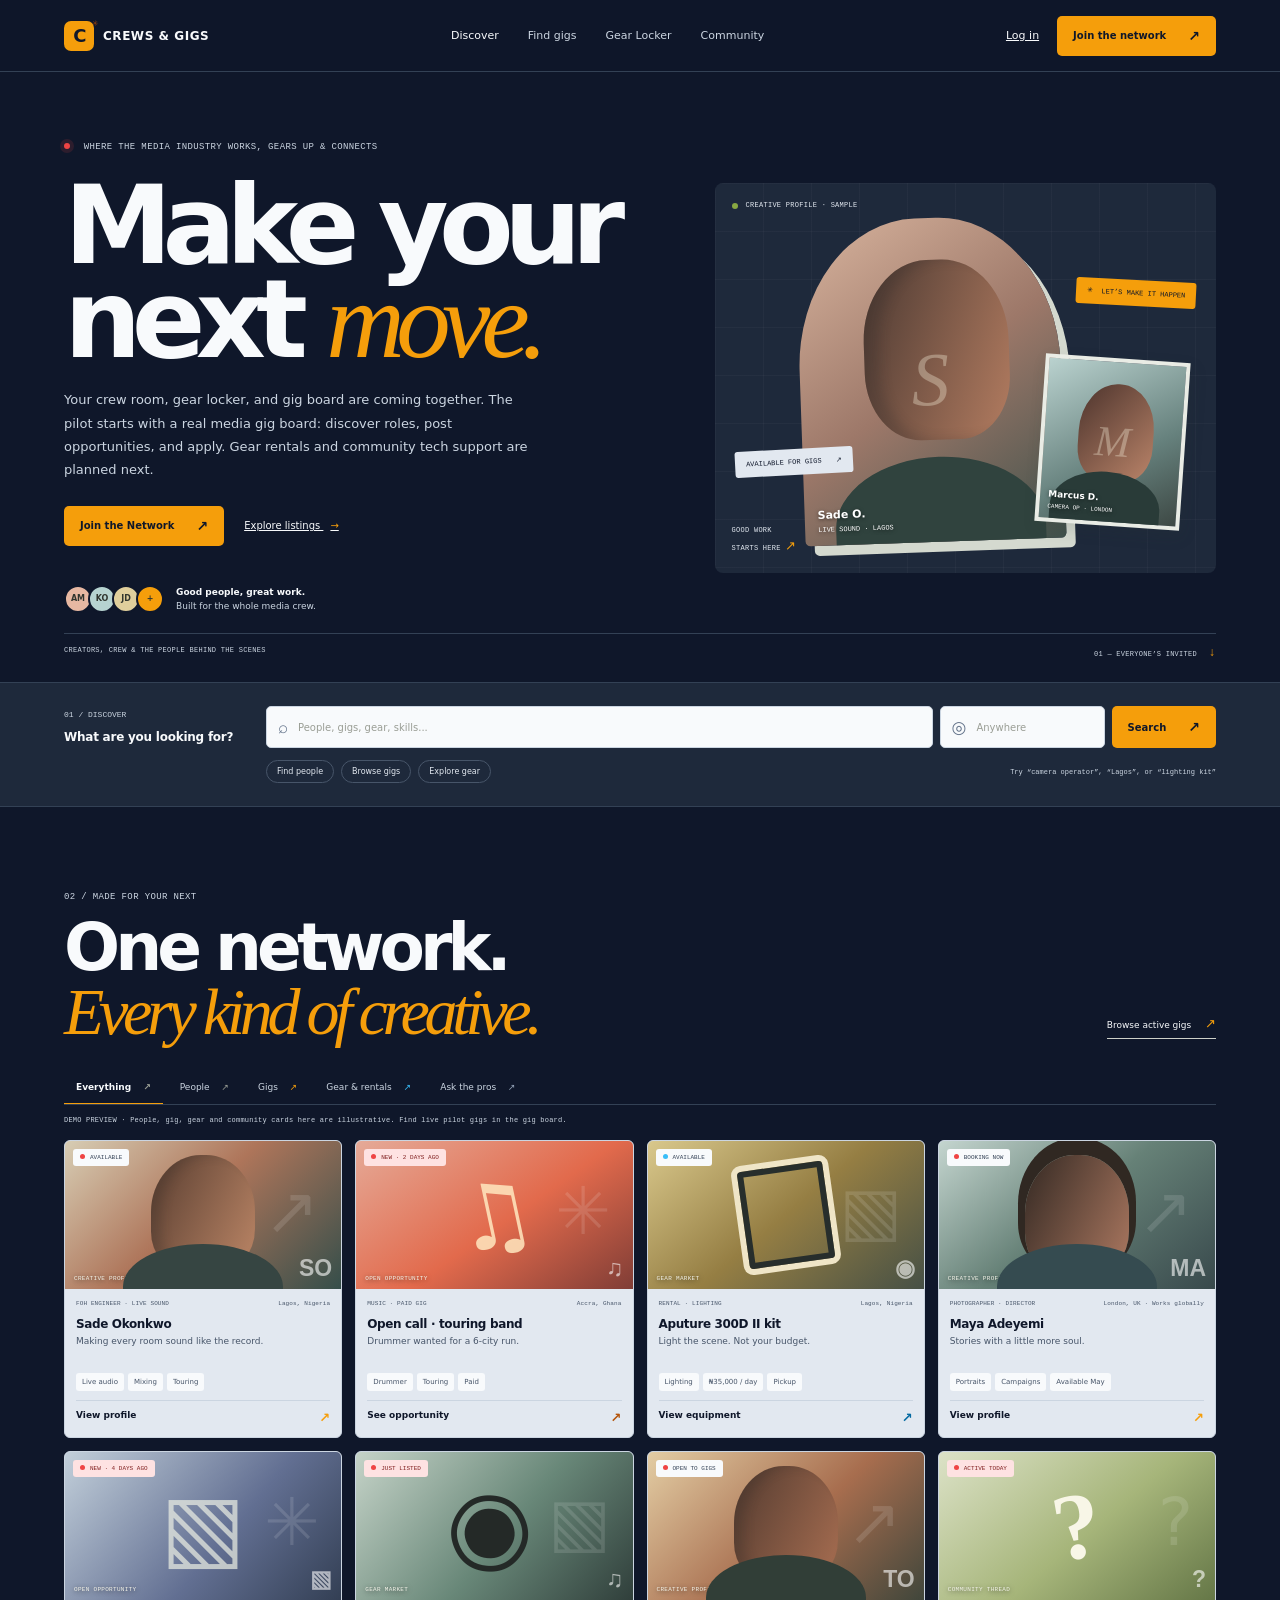
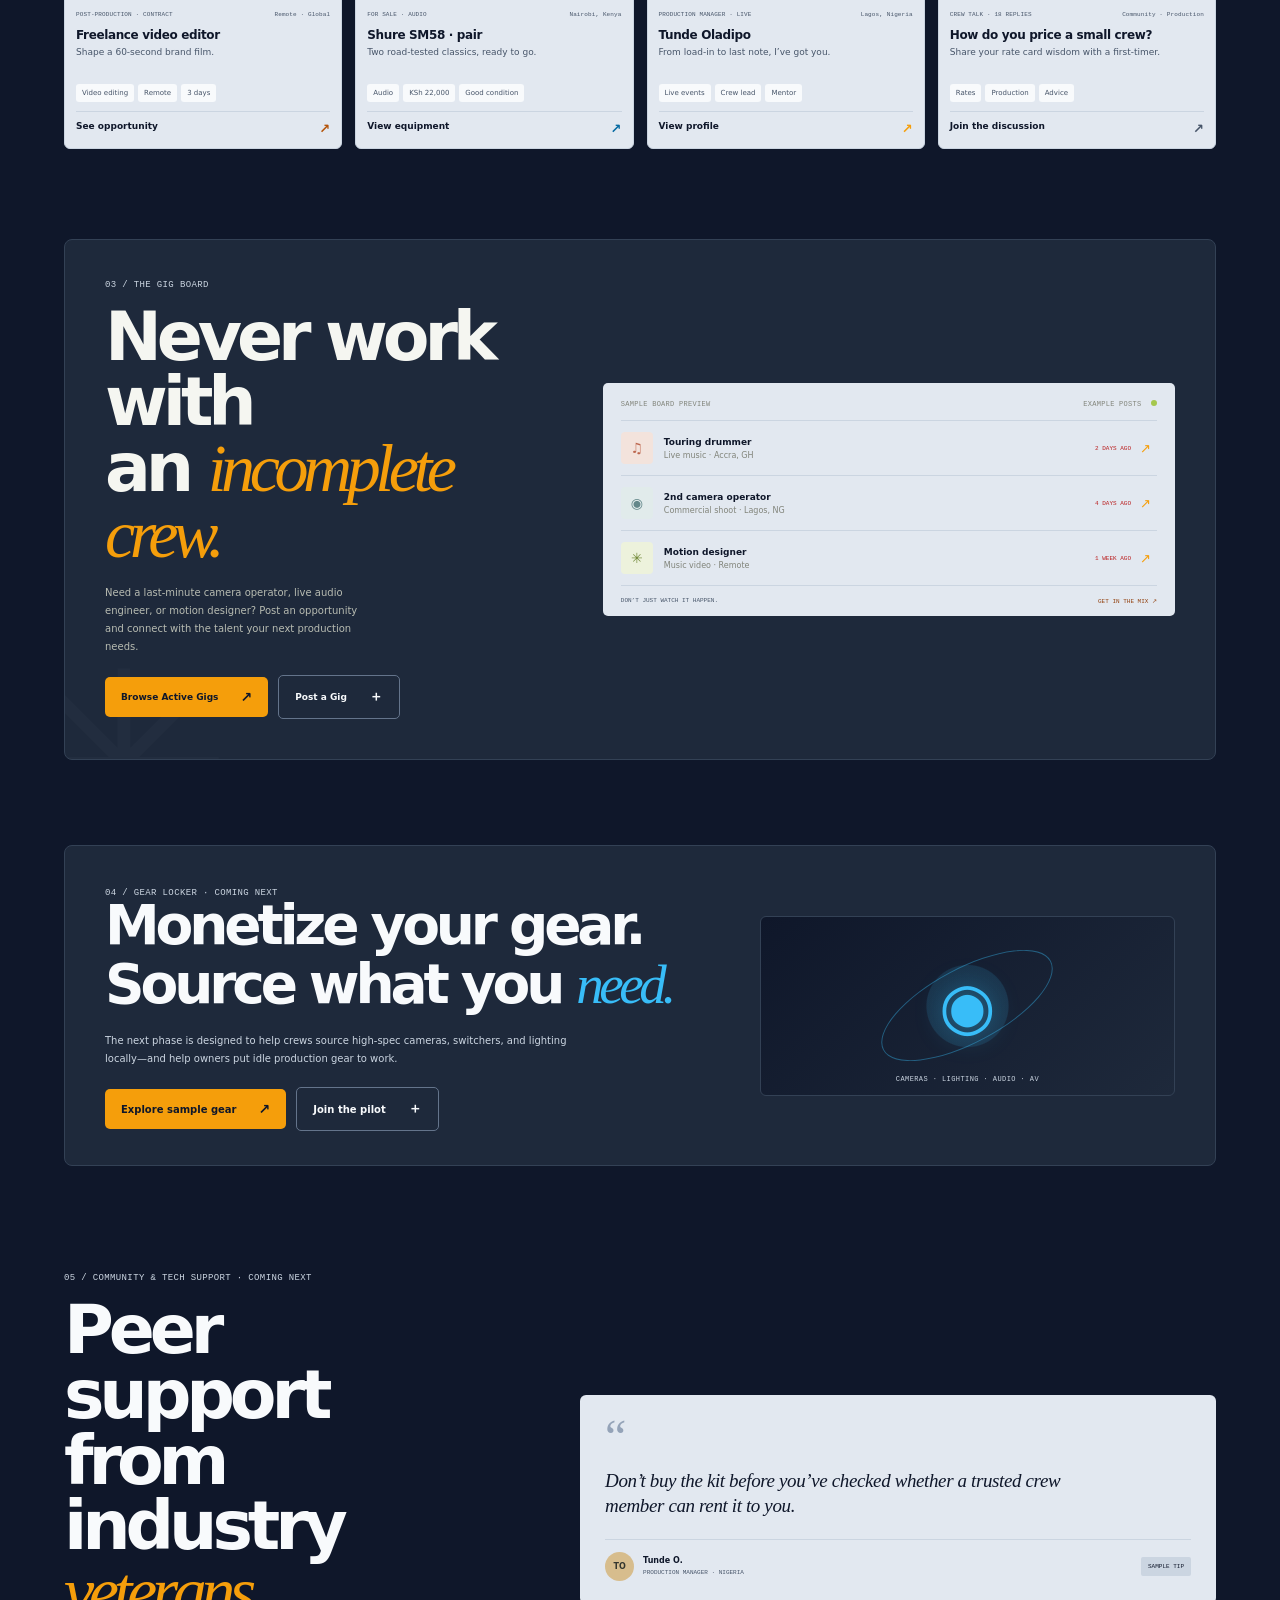
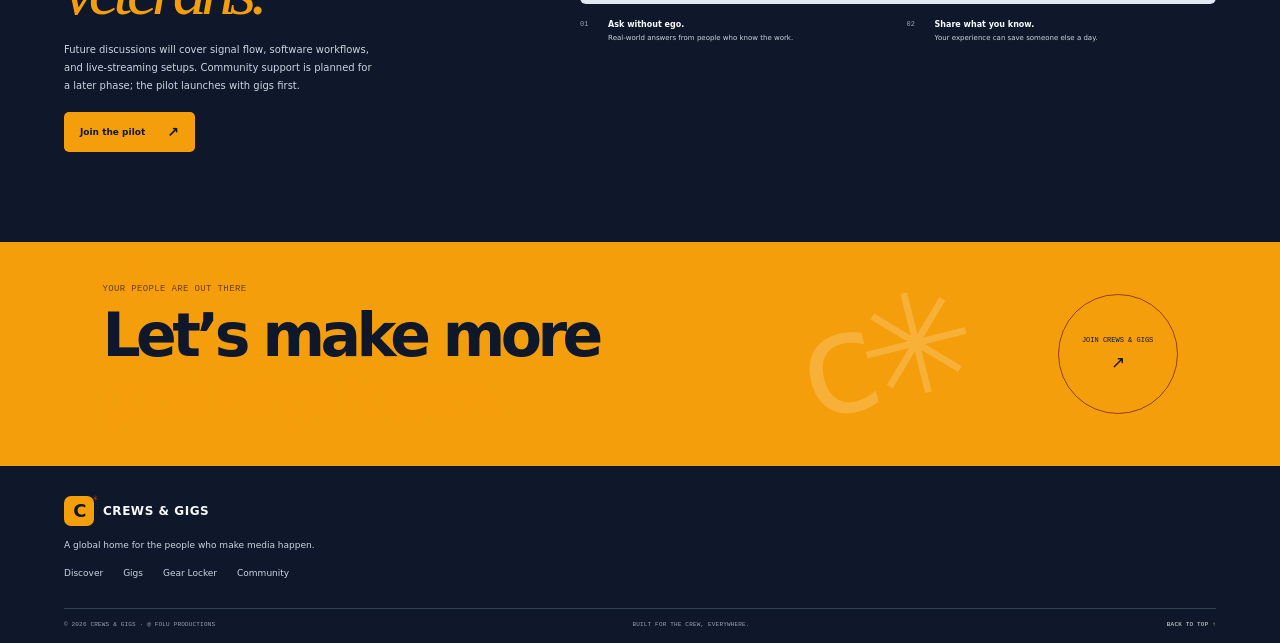
==== commit d5fc5f26: "Launch focused Crews & Gigs gig-board pilot Co-authored-by: arena-agent <297053741+arena-agent@users" ====
--- a/index.html
+++ b/index.html
@@ -10,25 +10,25 @@
 <body>
   <a class="skip-link" href="#main">Skip to content</a>
   <header class="header"><a href="#home" class="brand" aria-label="Crews &amp; Gigs home"><span class="brand-symbol">C<span>✳</span></span><span class="brand-name">CREWS &amp; GIGS</span></a>
-    <nav class="main-nav" aria-label="Main navigation"><a class="current" href="#discover">Discover</a><a href="#opportunities">Find gigs</a><a href="#gear-locker">Gear Locker</a><a href="#community">Community</a></nav>
-    <div class="header-actions"><button class="login-button" data-open="signin">Log in</button><button class="button button-dark join-button" data-open="join">Join the network <span>↗</span></button><button class="mobile-menu" aria-label="Open menu" aria-expanded="false"><span></span><span></span></button></div>
+    <nav class="main-nav" aria-label="Main navigation"><a class="current" href="#discover">Discover</a><a href="/app">Find gigs</a><a href="#gear-locker">Gear Locker</a><a href="#community">Community</a></nav>
+    <div class="header-actions"><a class="login-button" href="/app?signin=1">Log in</a><a class="button button-dark join-button" href="/app">Join the network <span>↗</span></a><button class="mobile-menu" aria-label="Open menu" aria-expanded="false"><span></span><span></span></button></div>
   </header>
   <main id="main">
-    <section class="hero" id="home"><div class="hero-layout"><div class="hero-copy"><div class="eyebrow"><span class="live-dot"></span> WHERE THE MEDIA INDUSTRY WORKS, GEARS UP &amp; CONNECTS</div><h1>Make your<br>next <em>move.</em></h1><p class="hero-subtitle">Your complete crew room, gear locker, and gig board — all in one place. Find fellow drummers, videographers, AV techs, and editors. Discover gigs, rent or sell production gear, and get technical advice from pros worldwide.</p><div class="hero-actions"><button class="button button-lime" data-open="join">Join the Network <span>↗</span></button><a class="text-button" href="#discover">Explore listings <span>→</span></a></div><div class="member-proof"><div class="avatar-stack"><span class="av av-one">AM</span><span class="av av-two">KO</span><span class="av av-three">JD</span><span class="av av-four">+</span></div><span><strong>Good people, great work.</strong><br>Built for the whole media crew.</span></div></div>
-      <div class="hero-visual"><div class="visual-grid"></div><div class="visual-note note-top"><span class="note-dot"></span> CREWS, CREATORS &amp; TECHS</div><div class="hero-portrait portrait-main"><span class="portrait-initial">S</span><div class="portrait-caption"><b>Sade O.</b><small>LIVE SOUND · LAGOS</small></div></div><div class="hero-portrait portrait-small"><span class="portrait-initial">M</span><div class="portrait-caption"><b>Marcus D.</b><small>CAMERA OP · LONDON</small></div></div><div class="floating-tag tag-yellow">✳&nbsp; LET’S MAKE IT HAPPEN</div><div class="floating-tag tag-blue">AVAILABLE FOR GIGS <span>↗</span></div><div class="visual-note note-bottom">GOOD WORK<br>STARTS HERE <span>↗</span></div></div></div>
+    <section class="hero" id="home"><div class="hero-layout"><div class="hero-copy"><div class="eyebrow"><span class="live-dot"></span> WHERE THE MEDIA INDUSTRY WORKS, GEARS UP &amp; CONNECTS</div><h1>Make your<br>next <em>move.</em></h1><p class="hero-subtitle">Your crew room, gear locker, and gig board are coming together. The pilot starts with a real media gig board: discover roles, post opportunities, and apply. Gear rentals and community tech support are planned next.</p><div class="hero-actions"><a class="button button-lime" href="/app">Join the Network <span>↗</span></a><a class="text-button" href="#discover">Explore listings <span>→</span></a></div><div class="member-proof"><div class="avatar-stack"><span class="av av-one">AM</span><span class="av av-two">KO</span><span class="av av-three">JD</span><span class="av av-four">+</span></div><span><strong>Good people, great work.</strong><br>Built for the whole media crew.</span></div></div>
+      <div class="hero-visual"><div class="visual-grid"></div><div class="visual-note note-top"><span class="note-dot"></span> CREATIVE PROFILE · SAMPLE</div><div class="hero-portrait portrait-main"><span class="portrait-initial">S</span><div class="portrait-caption"><b>Sade O.</b><small>LIVE SOUND · LAGOS</small></div></div><div class="hero-portrait portrait-small"><span class="portrait-initial">M</span><div class="portrait-caption"><b>Marcus D.</b><small>CAMERA OP · LONDON</small></div></div><div class="floating-tag tag-yellow">✳&nbsp; LET’S MAKE IT HAPPEN</div><div class="floating-tag tag-blue">AVAILABLE FOR GIGS <span>↗</span></div><div class="visual-note note-bottom">GOOD WORK<br>STARTS HERE <span>↗</span></div></div></div>
       <div class="hero-bottom"><span>CREATORS, CREW &amp; THE PEOPLE BEHIND THE SCENES</span><span>01 — EVERYONE’S INVITED <b>↓</b></span></div>
     </section>
     <section class="quick-search" id="discover"><div class="search-label"><span>01 / DISCOVER</span><b>What are you looking for?</b></div><form class="search-form" id="search-form"><label class="search-input"><span>⌕</span><input type="search" id="search" placeholder="People, gigs, gear, skills..." aria-label="Search the network"></label><label class="location-input"><span>◎</span><input id="location" type="text" placeholder="Anywhere" aria-label="Location"></label><button type="submit" class="button button-dark">Search <span>↗</span></button></form><div class="search-shortcuts"><button data-set-filter="people">Find people</button><button data-set-filter="gigs">Browse gigs</button><button data-set-filter="gear">Explore gear</button><span>Try “camera operator”, “Lagos”, or “lighting kit”</span></div></section>
-    <section class="discover section-wrap"><div class="section-heading"><div><span class="section-index">02 / MADE FOR YOUR NEXT</span><h2>One network.<br><em>Every kind of creative.</em></h2></div><a class="all-link" href="#opportunities">See what’s happening <span>↗</span></a></div>
+    <section class="discover section-wrap"><div class="section-heading"><div><span class="section-index">02 / MADE FOR YOUR NEXT</span><h2>One network.<br><em>Every kind of creative.</em></h2></div><a class="all-link" href="/app">Browse active gigs <span>↗</span></a></div>
       <div class="category-row" id="marketplace" role="group" aria-label="Browse network categories"><button class="category active" aria-pressed="true" data-category="all">Everything <span>↗</span></button><button class="category" aria-pressed="false" data-category="people">People <span>↗</span></button><button class="category" aria-pressed="false" data-category="gigs">Gigs <span>↗</span></button><button class="category" aria-pressed="false" data-category="gear">Gear &amp; rentals <span>↗</span></button><button class="category" aria-pressed="false" data-category="help">Ask the pros <span>↗</span></button></div>
-      <p class="sr-only" id="results-status" aria-live="polite" aria-atomic="true"></p><p class="sample-note">DEMO PREVIEW · Profiles, gigs and equipment below are illustrative sample listings.</p><div class="listing-grid" id="listing-grid"></div><div class="no-results" id="no-results" hidden><span>✳</span><h3>No matches just yet.</h3><p>Try another search or explore all of the network.</p><button class="button button-dark" id="reset-search">Show everything</button></div>
+      <p class="sr-only" id="results-status" aria-live="polite" aria-atomic="true"></p><p class="sample-note">DEMO PREVIEW · People, gig, gear and community cards here are illustrative. Find live pilot gigs in the gig board.</p><div class="listing-grid" id="listing-grid"></div><div class="no-results" id="no-results" hidden><span>✳</span><h3>No matches just yet.</h3><p>Try another search or explore all of the network.</p><button class="button button-dark" id="reset-search">Show everything</button></div>
     </section>
-    <section class="opportunities section-wrap" id="opportunities"><div class="opportunity-banner"><div class="opportunity-copy"><span class="section-index">03 / THE GIG BOARD</span><h2>Never work with<br>an <em>incomplete crew.</em></h2><p>Need a last-minute camera operator, live audio engineer, or motion designer? Post an opportunity and connect with the talent your next production needs.</p><div class="feature-actions"><a class="button button-lime" href="#discover" data-set-filter="gigs">Browse Active Gigs <span>↗</span></a><button class="button button-outline" data-open="join">Post a Gig <span>＋</span></button></div></div><div class="gig-board"><div class="board-head"><span>FRESH ON THE BOARD</span><span>THIS WEEK <i></i></span></div><a class="gig-row" href="#discover" data-set-filter="gigs"><span class="gig-icon icon-coral">♫</span><span><b>Touring drummer</b><small>Live music · Accra, GH</small></span><span class="gig-date">2 DAYS AGO</span><span class="gig-arrow">↗</span></a><a class="gig-row" href="#discover" data-set-filter="gigs"><span class="gig-icon icon-blue">◉</span><span><b>2nd camera operator</b><small>Commercial shoot · Lagos, NG</small></span><span class="gig-date">4 DAYS AGO</span><span class="gig-arrow">↗</span></a><a class="gig-row" href="#discover" data-set-filter="gigs"><span class="gig-icon icon-lime">✳</span><span><b>Motion designer</b><small>Music video · Remote</small></span><span class="gig-date">1 WEEK AGO</span><span class="gig-arrow">↗</span></a><div class="board-footer"><span>DON’T JUST WATCH IT HAPPEN.</span><a href="#discover" data-set-filter="gigs">GET IN THE MIX ↗</a></div></div></div></section>
-    <section class="gear-locker section-wrap" id="gear-locker"><div class="gear-locker-copy"><span class="section-index">04 / THE GEAR LOCKER</span><h2>Monetize your gear.<br>Source what you <em>need.</em></h2><p>Don’t let idle cameras, switchers, or lighting kits sit in storage. Rent out your hardware locally or find high-spec production gear for your next shoot.</p><div class="feature-actions"><a class="button button-lime" href="#discover" data-set-filter="gear">Explore Gear Locker <span>↗</span></a><button class="button button-outline" data-open="join">Create Listing <span>＋</span></button></div></div><div class="gear-locker-aside" aria-hidden="true"><span class="gear-orbit"></span><span class="gear-glyph">◉</span><span class="gear-aside-label">CAMERAS · LIGHTING · AUDIO · AV</span></div></section>
-    <section class="community section-wrap" id="community"><div class="community-left"><span class="section-index">05 / COMMUNITY &amp; TECH SUPPORT</span><h2>Real-time help<br>from industry<br><em>veterans.</em></h2><p>Stuck on a signal flow issue? Need advice on software workflows or live streaming setups? Tap into a global collective of specialists who’ve been there before.</p><button class="button button-dark" data-open="join">Ask the community <span>↗</span></button></div><div class="community-right"><article class="quote-card"><div class="quote-mark">“</div><blockquote>Don’t buy the kit before you’ve checked whether a trusted crew member can rent it to you.</blockquote><div class="quote-person"><span class="avatar quote-avatar">TO</span><span><b>Tunde O.</b><small>PRODUCTION MANAGER · NIGERIA</small></span><span class="pro-badge">PRO TIP</span></div></article><div class="community-perks"><div><span>01</span><b>Ask without ego.</b><small>Real-world answers from people who know the work.</small></div><div><span>02</span><b>Share what you know.</b><small>Your experience can save someone else a day.</small></div></div></div></section>
+    <section class="opportunities section-wrap" id="opportunities"><div class="opportunity-banner"><div class="opportunity-copy"><span class="section-index">03 / THE GIG BOARD</span><h2>Never work with<br>an <em>incomplete crew.</em></h2><p>Need a last-minute camera operator, live audio engineer, or motion designer? Post an opportunity and connect with the talent your next production needs.</p><div class="feature-actions"><a class="button button-lime" href="/app">Browse Active Gigs <span>↗</span></a><button class="button button-outline" data-open="post">Post a Gig <span>＋</span></button></div></div><div class="gig-board"><div class="board-head"><span>SAMPLE BOARD PREVIEW</span><span>EXAMPLE POSTS <i></i></span></div><a class="gig-row" href="/app"><span class="gig-icon icon-coral">♫</span><span><b>Touring drummer</b><small>Live music · Accra, GH</small></span><span class="gig-date">2 DAYS AGO</span><span class="gig-arrow">↗</span></a><a class="gig-row" href="/app"><span class="gig-icon icon-blue">◉</span><span><b>2nd camera operator</b><small>Commercial shoot · Lagos, NG</small></span><span class="gig-date">4 DAYS AGO</span><span class="gig-arrow">↗</span></a><a class="gig-row" href="/app"><span class="gig-icon icon-lime">✳</span><span><b>Motion designer</b><small>Music video · Remote</small></span><span class="gig-date">1 WEEK AGO</span><span class="gig-arrow">↗</span></a><div class="board-footer"><span>DON’T JUST WATCH IT HAPPEN.</span><a href="/app">GET IN THE MIX ↗</a></div></div></div></section>
+    <section class="gear-locker section-wrap" id="gear-locker"><div class="gear-locker-copy"><span class="section-index">04 / GEAR LOCKER · COMING NEXT</span><h2>Monetize your gear.<br>Source what you <em>need.</em></h2><p>The next phase is designed to help crews source high-spec cameras, switchers, and lighting locally—and help owners put idle production gear to work.</p><div class="feature-actions"><a class="button button-lime" href="#discover" data-set-filter="gear">Explore sample gear <span>↗</span></a><button class="button button-outline" data-open="join">Join the pilot <span>＋</span></button></div></div><div class="gear-locker-aside" aria-hidden="true"><span class="gear-orbit"></span><span class="gear-glyph">◉</span><span class="gear-aside-label">CAMERAS · LIGHTING · AUDIO · AV</span></div></section>
+    <section class="community section-wrap" id="community"><div class="community-left"><span class="section-index">05 / COMMUNITY &amp; TECH SUPPORT · COMING NEXT</span><h2>Peer support<br>from industry<br><em>veterans.</em></h2><p>Future discussions will cover signal flow, software workflows, and live-streaming setups. Community support is planned for a later phase; the pilot launches with gigs first.</p><button class="button button-dark" data-open="join">Join the pilot <span>↗</span></button></div><div class="community-right"><article class="quote-card"><div class="quote-mark">“</div><blockquote>Don’t buy the kit before you’ve checked whether a trusted crew member can rent it to you.</blockquote><div class="quote-person"><span class="avatar quote-avatar">TO</span><span><b>Tunde O.</b><small>PRODUCTION MANAGER · NIGERIA</small></span><span class="pro-badge">SAMPLE TIP</span></div></article><div class="community-perks"><div><span>01</span><b>Ask without ego.</b><small>Real-world answers from people who know the work.</small></div><div><span>02</span><b>Share what you know.</b><small>Your experience can save someone else a day.</small></div></div></div></section>
     <section class="join-band"><div><span class="section-index">YOUR PEOPLE ARE OUT THERE</span><h2>Let’s make more<br><em>good things happen.</em></h2></div><button class="join-round" data-open="join" aria-label="Join Crews &amp; Gigs">JOIN CREWS &amp; GIGS <span>↗</span></button><div class="join-decoration" aria-hidden="true">c✳</div></section>
   </main>
-  <footer class="footer"><a href="#home" class="brand"><span class="brand-symbol">C<span>✳</span></span><span class="brand-name">CREWS &amp; GIGS</span></a><p>A global home for the people who make media happen.</p><nav aria-label="Footer navigation"><a href="#discover">Discover</a><a href="#opportunities">Gigs</a><a href="#gear-locker">Gear Locker</a><a href="#community">Community</a></nav><div class="footer-bottom"><span>© <span id="year"></span> CREWS &amp; GIGS · @ FOLU PRODUCTIONS</span><span>BUILT FOR THE CREW, EVERYWHERE.</span><a href="#home">BACK TO TOP ↑</a></div></footer>
-  <dialog class="modal" id="signup-modal" aria-labelledby="modal-title"><form method="dialog" class="modal-close-form"><button class="modal-close" aria-label="Close dialog">×</button></form><div class="modal-content"><span class="section-index">CREWS &amp; GIGS · YOUR NEXT STARTS HERE</span><h2 id="modal-title">Find your<br><em>people.</em></h2><p class="modal-description">One network for creators, crew, and everyone behind the scenes.</p><form id="signup-form"><label>Your name<input required name="name" autocomplete="name" placeholder="What should we call you?"></label><label>Email address<input required type="email" name="email" autocomplete="email" placeholder="you@example.com"></label><label>I’m a…<select required name="role"><option value="" disabled selected>Choose your corner of media</option><option>Musician / performer</option><option>Live production crew</option><option>Audio / AV professional</option><option>Photographer / videographer</option><option>Designer / editor</option><option>Equipment owner / renter</option><option>Producer / looking to hire</option><option>Something else in media</option></select></label><button type="submit" class="button button-dark modal-submit">Request an invite <span>↗</span></button><small class="form-note">Prototype preview — your details stay in this browser session.</small></form><div class="success-message" id="success-message" hidden><span>✳</span><h3>You’re on the list.</h3><p>This is a working prototype. The full community signup will be connected when the platform backend is ready.</p><button class="button button-dark" id="done-button">Sounds good</button></div></div></dialog>
+  <footer class="footer"><a href="#home" class="brand"><span class="brand-symbol">C<span>✳</span></span><span class="brand-name">CREWS &amp; GIGS</span></a><p>A global home for the people who make media happen.</p><nav aria-label="Footer navigation"><a href="#discover">Discover</a><a href="/app">Gigs</a><a href="#gear-locker">Gear Locker</a><a href="#community">Community</a></nav><div class="footer-bottom"><span>© <span id="year"></span> CREWS &amp; GIGS · @ FOLU PRODUCTIONS</span><span>BUILT FOR THE CREW, EVERYWHERE.</span><a href="#home">BACK TO TOP ↑</a></div></footer>
+
   <script src="script.js" defer></script>
 </body></html>
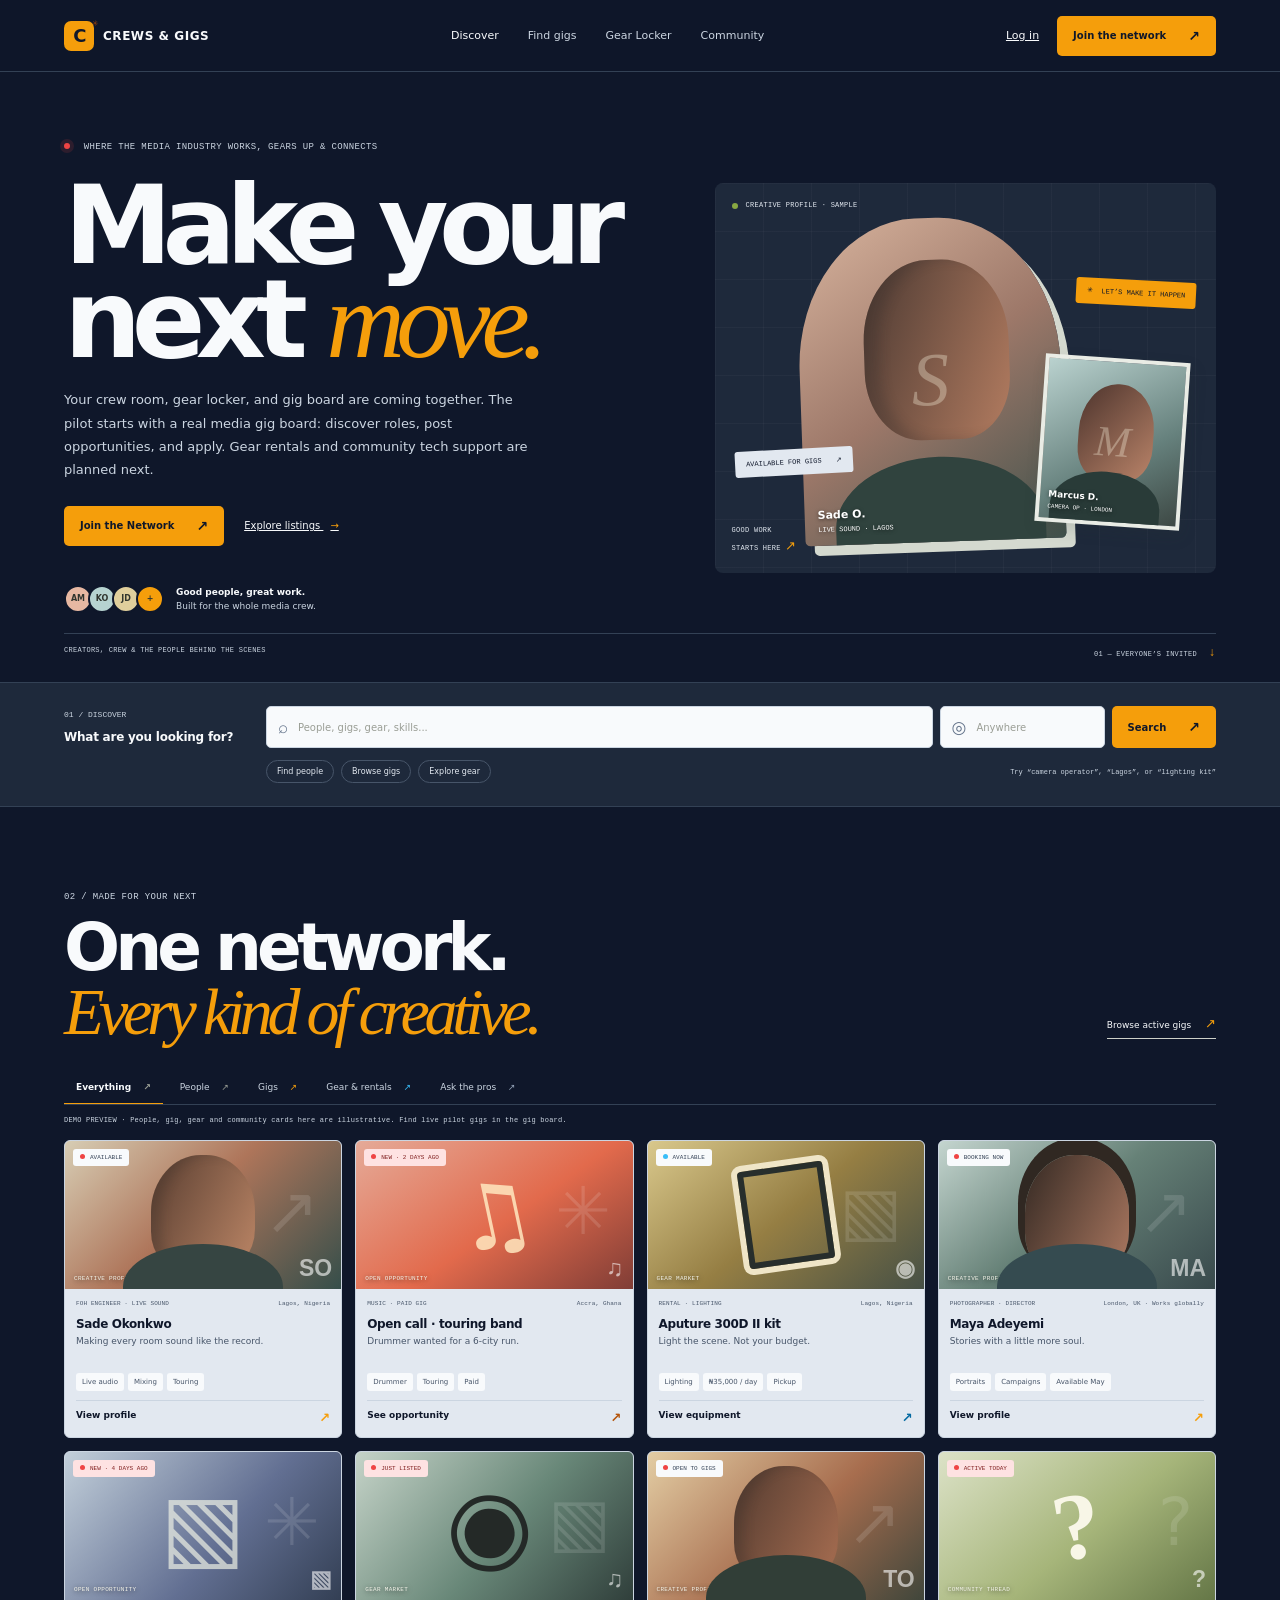
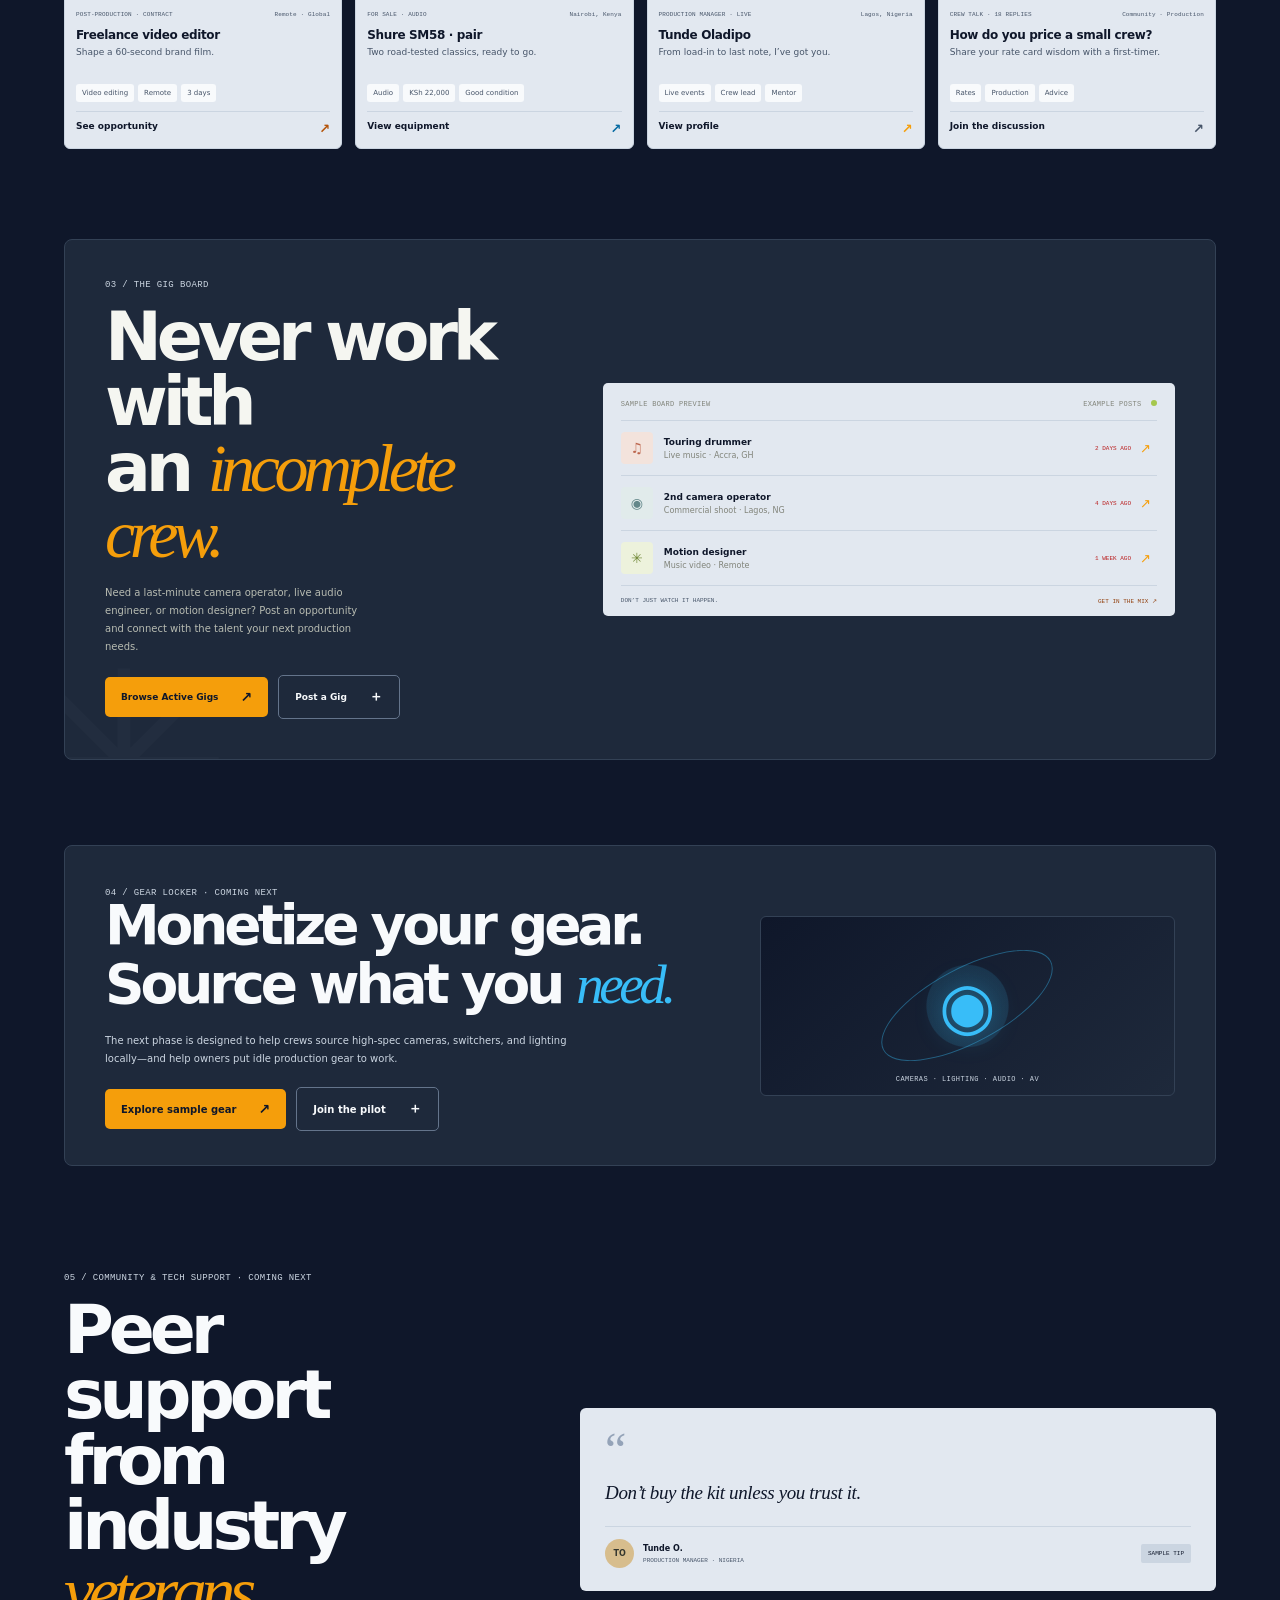
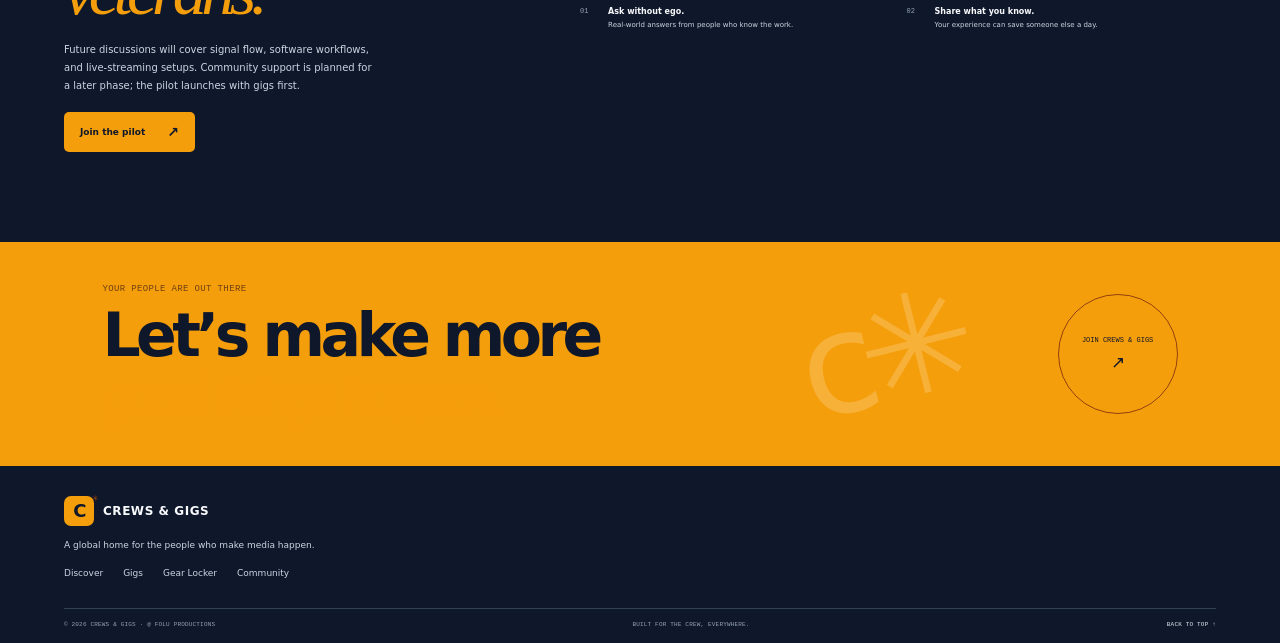
==== commit fdb96fdb: "Clarify sample gear tip Co-authored-by: arena-agent <297053741+arena-agent@users.noreply.github.com>" ====
--- a/index.html
+++ b/index.html
@@ -25,7 +25,7 @@
     </section>
     <section class="opportunities section-wrap" id="opportunities"><div class="opportunity-banner"><div class="opportunity-copy"><span class="section-index">03 / THE GIG BOARD</span><h2>Never work with<br>an <em>incomplete crew.</em></h2><p>Need a last-minute camera operator, live audio engineer, or motion designer? Post an opportunity and connect with the talent your next production needs.</p><div class="feature-actions"><a class="button button-lime" href="/app">Browse Active Gigs <span>↗</span></a><button class="button button-outline" data-open="post">Post a Gig <span>＋</span></button></div></div><div class="gig-board"><div class="board-head"><span>SAMPLE BOARD PREVIEW</span><span>EXAMPLE POSTS <i></i></span></div><a class="gig-row" href="/app"><span class="gig-icon icon-coral">♫</span><span><b>Touring drummer</b><small>Live music · Accra, GH</small></span><span class="gig-date">2 DAYS AGO</span><span class="gig-arrow">↗</span></a><a class="gig-row" href="/app"><span class="gig-icon icon-blue">◉</span><span><b>2nd camera operator</b><small>Commercial shoot · Lagos, NG</small></span><span class="gig-date">4 DAYS AGO</span><span class="gig-arrow">↗</span></a><a class="gig-row" href="/app"><span class="gig-icon icon-lime">✳</span><span><b>Motion designer</b><small>Music video · Remote</small></span><span class="gig-date">1 WEEK AGO</span><span class="gig-arrow">↗</span></a><div class="board-footer"><span>DON’T JUST WATCH IT HAPPEN.</span><a href="/app">GET IN THE MIX ↗</a></div></div></div></section>
     <section class="gear-locker section-wrap" id="gear-locker"><div class="gear-locker-copy"><span class="section-index">04 / GEAR LOCKER · COMING NEXT</span><h2>Monetize your gear.<br>Source what you <em>need.</em></h2><p>The next phase is designed to help crews source high-spec cameras, switchers, and lighting locally—and help owners put idle production gear to work.</p><div class="feature-actions"><a class="button button-lime" href="#discover" data-set-filter="gear">Explore sample gear <span>↗</span></a><button class="button button-outline" data-open="join">Join the pilot <span>＋</span></button></div></div><div class="gear-locker-aside" aria-hidden="true"><span class="gear-orbit"></span><span class="gear-glyph">◉</span><span class="gear-aside-label">CAMERAS · LIGHTING · AUDIO · AV</span></div></section>
-    <section class="community section-wrap" id="community"><div class="community-left"><span class="section-index">05 / COMMUNITY &amp; TECH SUPPORT · COMING NEXT</span><h2>Peer support<br>from industry<br><em>veterans.</em></h2><p>Future discussions will cover signal flow, software workflows, and live-streaming setups. Community support is planned for a later phase; the pilot launches with gigs first.</p><button class="button button-dark" data-open="join">Join the pilot <span>↗</span></button></div><div class="community-right"><article class="quote-card"><div class="quote-mark">“</div><blockquote>Don’t buy the kit before you’ve checked whether a trusted crew member can rent it to you.</blockquote><div class="quote-person"><span class="avatar quote-avatar">TO</span><span><b>Tunde O.</b><small>PRODUCTION MANAGER · NIGERIA</small></span><span class="pro-badge">SAMPLE TIP</span></div></article><div class="community-perks"><div><span>01</span><b>Ask without ego.</b><small>Real-world answers from people who know the work.</small></div><div><span>02</span><b>Share what you know.</b><small>Your experience can save someone else a day.</small></div></div></div></section>
+    <section class="community section-wrap" id="community"><div class="community-left"><span class="section-index">05 / COMMUNITY &amp; TECH SUPPORT · COMING NEXT</span><h2>Peer support<br>from industry<br><em>veterans.</em></h2><p>Future discussions will cover signal flow, software workflows, and live-streaming setups. Community support is planned for a later phase; the pilot launches with gigs first.</p><button class="button button-dark" data-open="join">Join the pilot <span>↗</span></button></div><div class="community-right"><article class="quote-card"><div class="quote-mark">“</div><blockquote>Don’t buy the kit unless you trust it.</blockquote><div class="quote-person"><span class="avatar quote-avatar">TO</span><span><b>Tunde O.</b><small>PRODUCTION MANAGER · NIGERIA</small></span><span class="pro-badge">SAMPLE TIP</span></div></article><div class="community-perks"><div><span>01</span><b>Ask without ego.</b><small>Real-world answers from people who know the work.</small></div><div><span>02</span><b>Share what you know.</b><small>Your experience can save someone else a day.</small></div></div></div></section>
     <section class="join-band"><div><span class="section-index">YOUR PEOPLE ARE OUT THERE</span><h2>Let’s make more<br><em>good things happen.</em></h2></div><button class="join-round" data-open="join" aria-label="Join Crews &amp; Gigs">JOIN CREWS &amp; GIGS <span>↗</span></button><div class="join-decoration" aria-hidden="true">c✳</div></section>
   </main>
   <footer class="footer"><a href="#home" class="brand"><span class="brand-symbol">C<span>✳</span></span><span class="brand-name">CREWS &amp; GIGS</span></a><p>A global home for the people who make media happen.</p><nav aria-label="Footer navigation"><a href="#discover">Discover</a><a href="/app">Gigs</a><a href="#gear-locker">Gear Locker</a><a href="#community">Community</a></nav><div class="footer-bottom"><span>© <span id="year"></span> CREWS &amp; GIGS · @ FOLU PRODUCTIONS</span><span>BUILT FOR THE CREW, EVERYWHERE.</span><a href="#home">BACK TO TOP ↑</a></div></footer>
